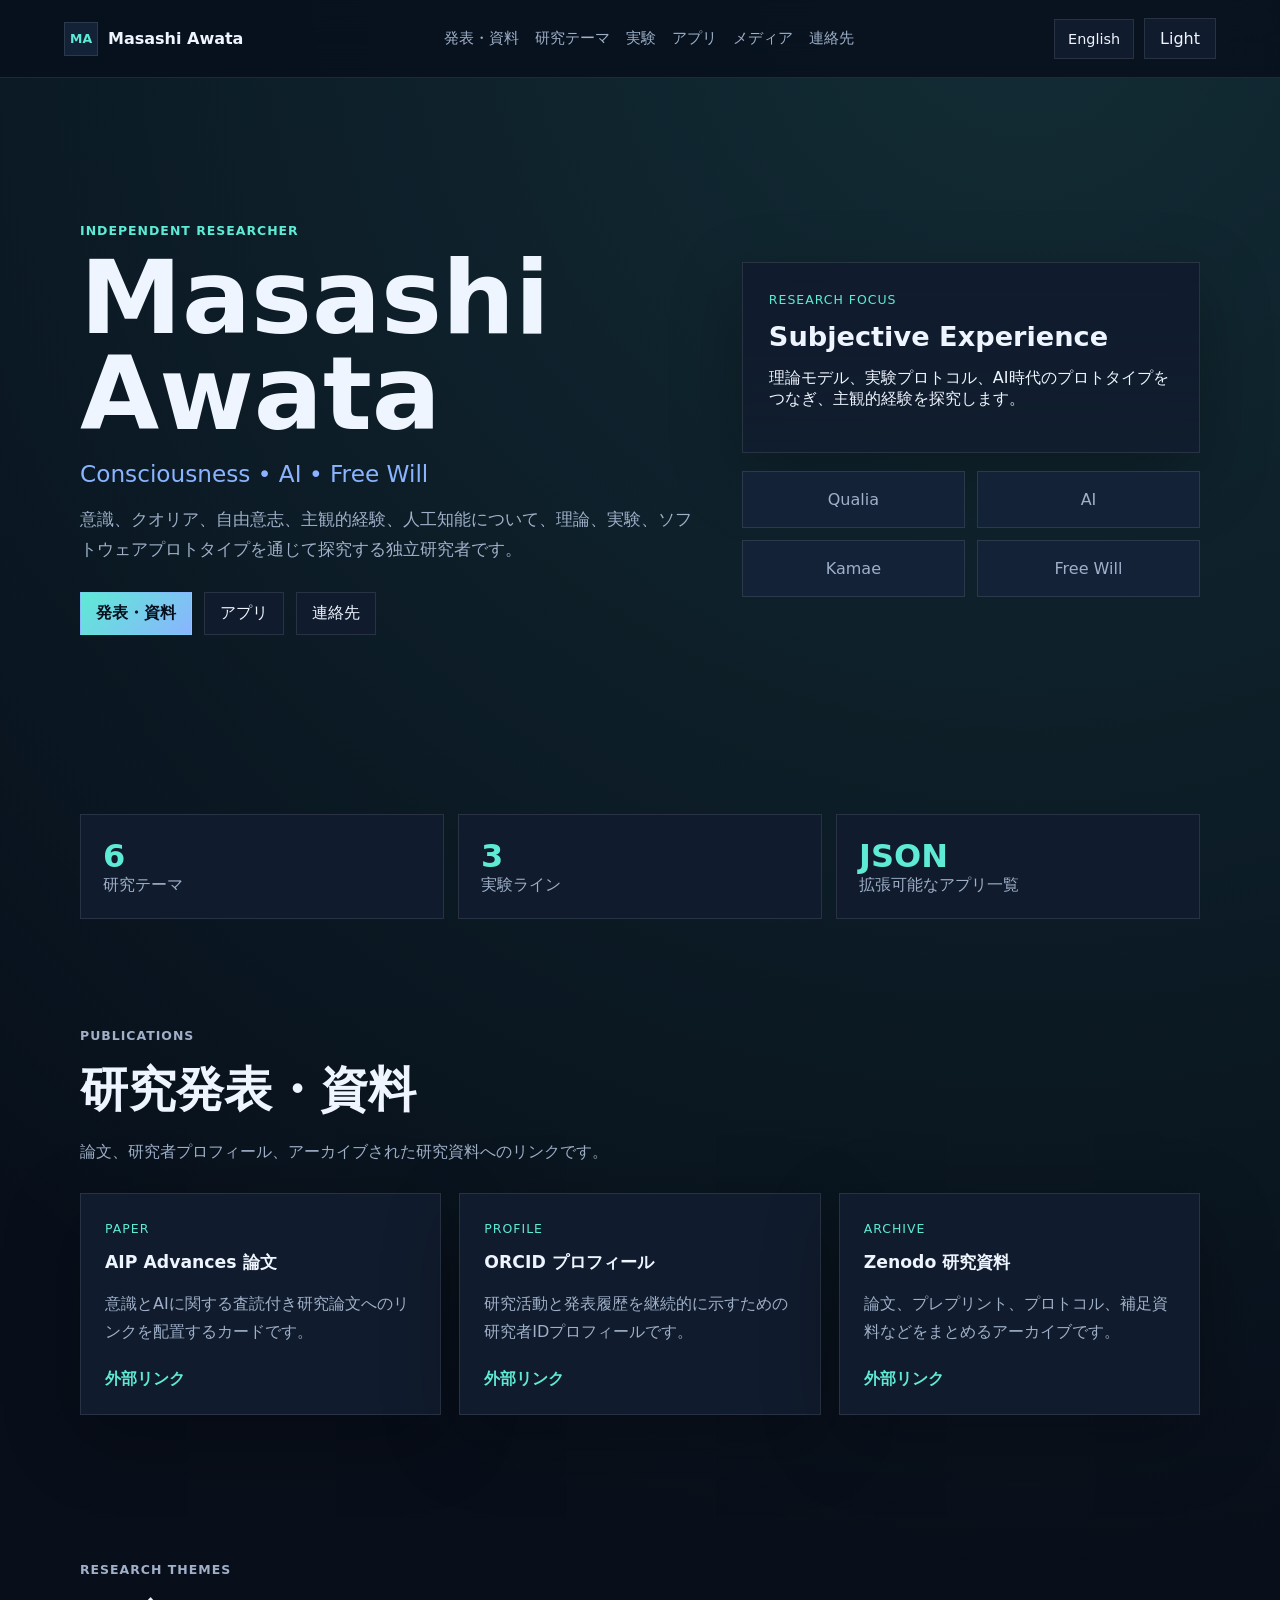
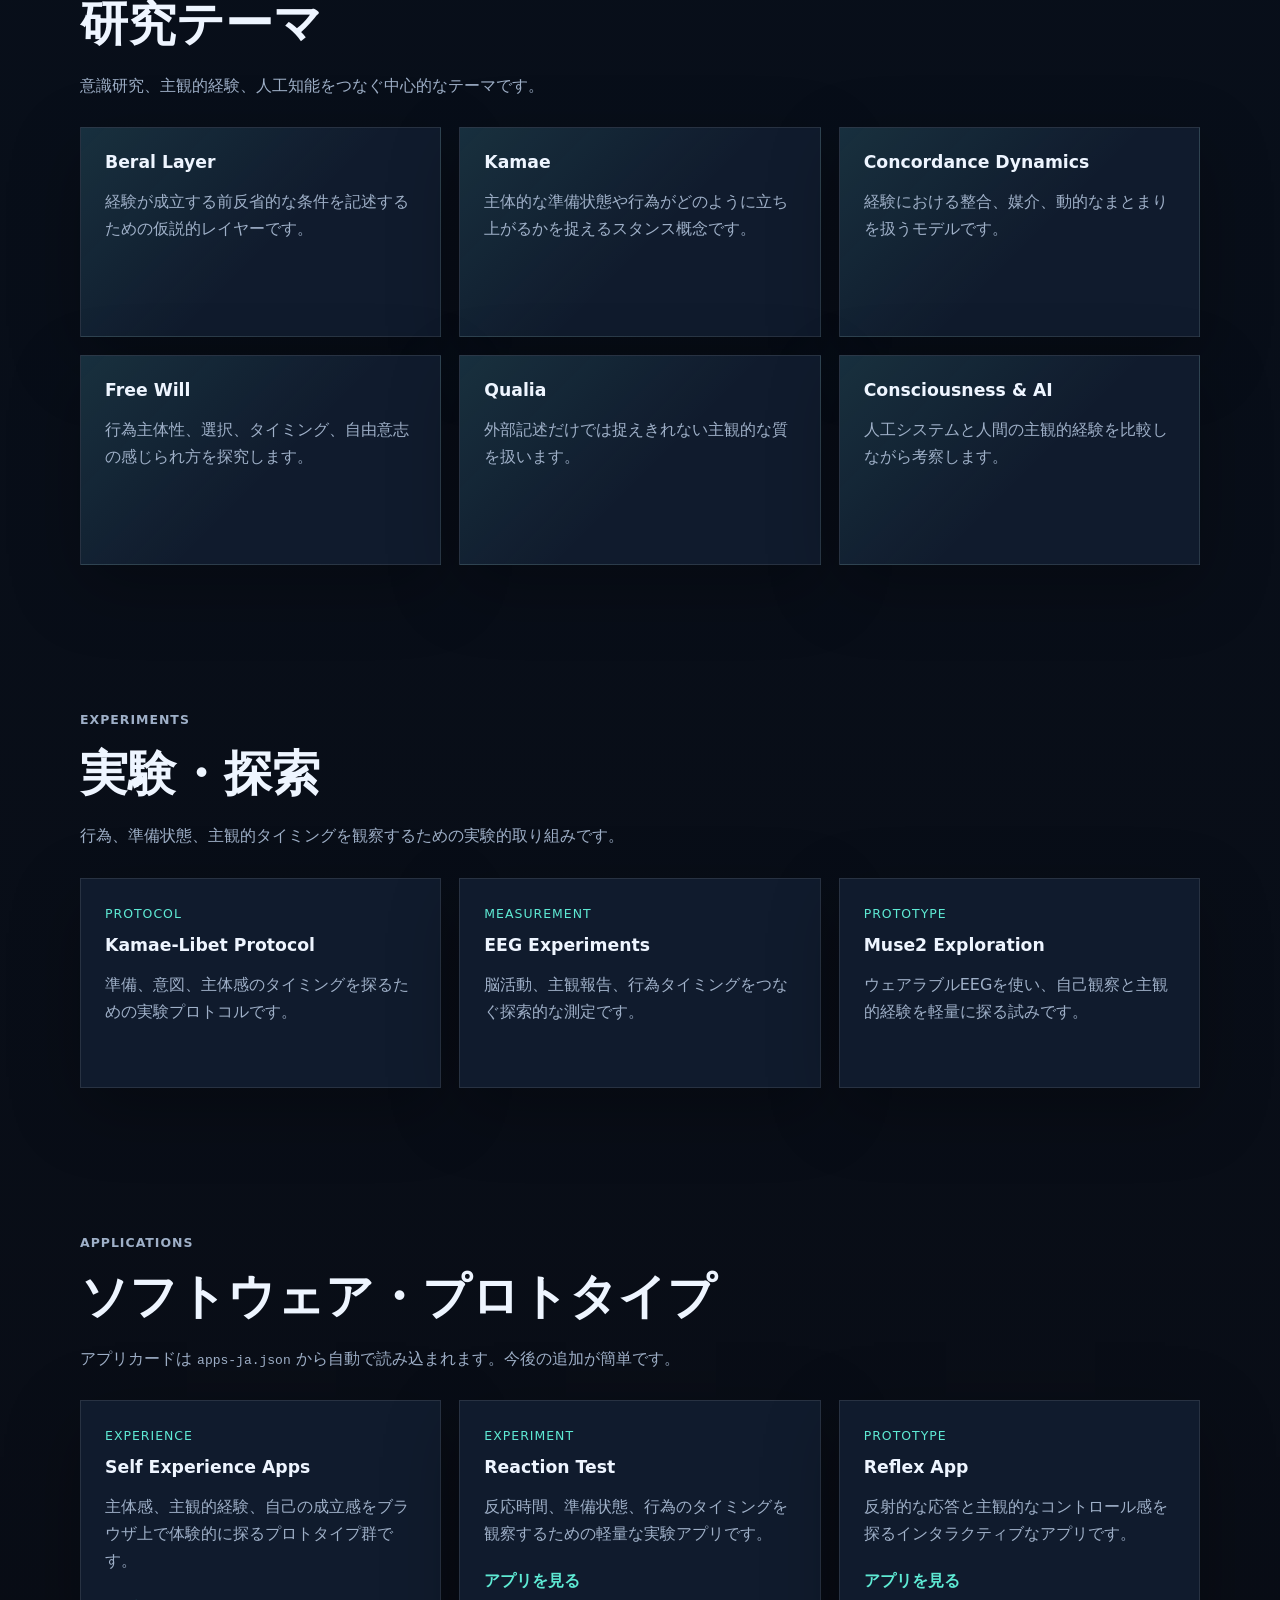
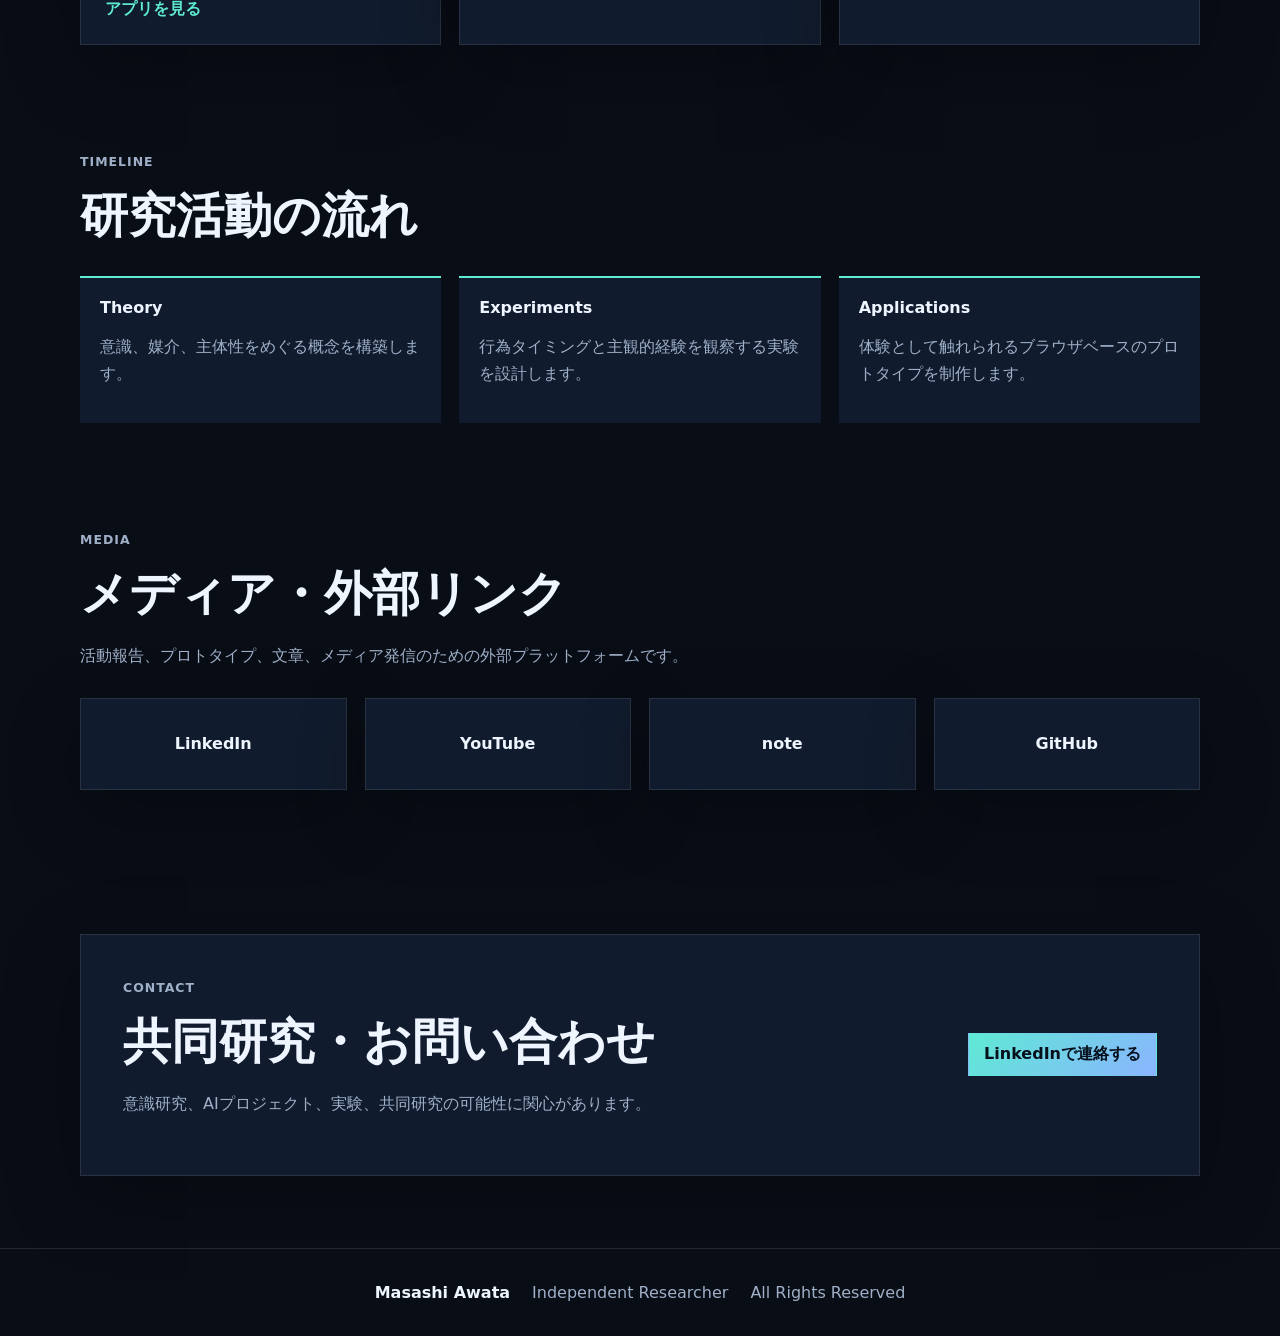
==== ja.html @ 11ab74e9 "Add files via upload" ====
<!DOCTYPE html>
<html lang="ja">
<head>
  <meta charset="UTF-8">
  <meta name="viewport" content="width=device-width, initial-scale=1.0">
  <title>粟田正志 | 独立研究者</title>
  <meta name="description" content="意識、クオリア、自由意志、主観的経験、人工知能について、理論、実験、ソフトウェアプロトタイプを通じて探究する独立研究者のポートフォリオです。">
  <meta name="theme-color" content="#09111f">
  <meta property="og:title" content="粟田正志 | 独立研究者">
  <meta property="og:description" content="意識、クオリア、自由意志、主観的経験、AI研究のポートフォリオ。">
  <meta property="og:type" content="website">
  <link rel="alternate" hreflang="en" href="index.html">
  <link rel="stylesheet" href="styles.css">
</head>
<body>
  <header class="site-header">
    <a class="brand" href="#top" aria-label="粟田正志 ホーム">
      <span class="brand-mark">MA</span>
      <span>Masashi Awata</span>
    </a>
    <nav class="site-nav" aria-label="主要ナビゲーション">
      <a href="#publications">発表・資料</a>
      <a href="#themes">研究テーマ</a>
      <a href="#experiments">実験</a>
      <a href="#applications">アプリ</a>
      <a href="#media">メディア</a>
      <a href="#contact">連絡先</a>
    </nav>
    <div class="header-actions">
      <a class="language-switch" href="index.html">English</a>
      <button class="theme-toggle" type="button" aria-label="ライトテーマとダークテーマを切り替える">Light</button>
    </div>
  </header>

  <main id="top">
    <section class="hero section">
      <div class="hero-content">
        <p class="eyebrow">Independent Researcher</p>
        <h1>Masashi Awata</h1>
        <p class="hero-subtitle">Consciousness • AI • Free Will</p>
        <p class="hero-copy">
          意識、クオリア、自由意志、主観的経験、人工知能について、理論、実験、ソフトウェアプロトタイプを通じて探究する独立研究者です。
        </p>
        <div class="hero-actions">
          <a class="button primary" href="#publications">発表・資料</a>
          <a class="button" href="#applications">アプリ</a>
          <a class="button" href="#contact">連絡先</a>
        </div>
      </div>
      <div class="hero-panel" aria-label="研究概要">
        <div class="signal-card">
          <span class="signal-label">Research Focus</span>
          <strong>Subjective Experience</strong>
          <p>理論モデル、実験プロトコル、AI時代のプロトタイプをつなぎ、主観的経験を探究します。</p>
        </div>
        <div class="orbital">
          <span>Qualia</span>
          <span>AI</span>
          <span>Kamae</span>
          <span>Free Will</span>
        </div>
      </div>
    </section>

    <section class="stats section compact" aria-label="研究統計">
      <div class="stat">
        <strong>6</strong>
        <span>研究テーマ</span>
      </div>
      <div class="stat">
        <strong>3</strong>
        <span>実験ライン</span>
      </div>
      <div class="stat">
        <strong>JSON</strong>
        <span>拡張可能なアプリ一覧</span>
      </div>
    </section>

    <section id="publications" class="section">
      <div class="section-heading">
        <p class="eyebrow">Publications</p>
        <h2>研究発表・資料</h2>
        <p>論文、研究者プロフィール、アーカイブされた研究資料へのリンクです。</p>
      </div>
      <div class="grid three">
        <article class="card">
          <span class="card-tag">Paper</span>
          <h3>AIP Advances 論文</h3>
          <p>意識とAIに関する査読付き研究論文へのリンクを配置するカードです。</p>
          <a href="#" aria-label="AIP Advances論文を開く">外部リンク</a>
        </article>
        <article class="card">
          <span class="card-tag">Profile</span>
          <h3>ORCID プロフィール</h3>
          <p>研究活動と発表履歴を継続的に示すための研究者IDプロフィールです。</p>
          <a href="#" aria-label="ORCIDプロフィールを開く">外部リンク</a>
        </article>
        <article class="card">
          <span class="card-tag">Archive</span>
          <h3>Zenodo 研究資料</h3>
          <p>論文、プレプリント、プロトコル、補足資料などをまとめるアーカイブです。</p>
          <a href="#" aria-label="Zenodo研究資料を開く">外部リンク</a>
        </article>
      </div>
    </section>

    <section id="themes" class="section">
      <div class="section-heading">
        <p class="eyebrow">Research Themes</p>
        <h2>研究テーマ</h2>
        <p>意識研究、主観的経験、人工知能をつなぐ中心的なテーマです。</p>
      </div>
      <div class="grid three">
        <article class="card visual"><h3>Beral Layer</h3><p>経験が成立する前反省的な条件を記述するための仮説的レイヤーです。</p></article>
        <article class="card visual"><h3>Kamae</h3><p>主体的な準備状態や行為がどのように立ち上がるかを捉えるスタンス概念です。</p></article>
        <article class="card visual"><h3>Concordance Dynamics</h3><p>経験における整合、媒介、動的なまとまりを扱うモデルです。</p></article>
        <article class="card visual"><h3>Free Will</h3><p>行為主体性、選択、タイミング、自由意志の感じられ方を探究します。</p></article>
        <article class="card visual"><h3>Qualia</h3><p>外部記述だけでは捉えきれない主観的な質を扱います。</p></article>
        <article class="card visual"><h3>Consciousness & AI</h3><p>人工システムと人間の主観的経験を比較しながら考察します。</p></article>
      </div>
    </section>

    <section id="experiments" class="section">
      <div class="section-heading">
        <p class="eyebrow">Experiments</p>
        <h2>実験・探索</h2>
        <p>行為、準備状態、主観的タイミングを観察するための実験的取り組みです。</p>
      </div>
      <div class="grid three">
        <article class="card">
          <span class="card-tag">Protocol</span>
          <h3>Kamae-Libet Protocol</h3>
          <p>準備、意図、主体感のタイミングを探るための実験プロトコルです。</p>
        </article>
        <article class="card">
          <span class="card-tag">Measurement</span>
          <h3>EEG Experiments</h3>
          <p>脳活動、主観報告、行為タイミングをつなぐ探索的な測定です。</p>
        </article>
        <article class="card">
          <span class="card-tag">Prototype</span>
          <h3>Muse2 Exploration</h3>
          <p>ウェアラブルEEGを使い、自己観察と主観的経験を軽量に探る試みです。</p>
        </article>
      </div>
    </section>

    <section id="applications" class="section">
      <div class="section-heading">
        <p class="eyebrow">Applications</p>
        <h2>ソフトウェア・プロトタイプ</h2>
        <p>アプリカードは <code>apps-ja.json</code> から自動で読み込まれます。今後の追加が簡単です。</p>
      </div>
      <div id="apps-grid" class="grid three" aria-live="polite"></div>
    </section>

    <section class="timeline section compact">
      <div class="section-heading">
        <p class="eyebrow">Timeline</p>
        <h2>研究活動の流れ</h2>
      </div>
      <ol class="timeline-list">
        <li><span>Theory</span><p>意識、媒介、主体性をめぐる概念を構築します。</p></li>
        <li><span>Experiments</span><p>行為タイミングと主観的経験を観察する実験を設計します。</p></li>
        <li><span>Applications</span><p>体験として触れられるブラウザベースのプロトタイプを制作します。</p></li>
      </ol>
    </section>

    <section id="media" class="section">
      <div class="section-heading">
        <p class="eyebrow">Media</p>
        <h2>メディア・外部リンク</h2>
        <p>活動報告、プロトタイプ、文章、メディア発信のための外部プラットフォームです。</p>
      </div>
      <div class="grid four">
        <a class="media-card" href="#" target="_blank" rel="noopener">LinkedIn</a>
        <a class="media-card" href="#" target="_blank" rel="noopener">YouTube</a>
        <a class="media-card" href="https://note.com/pazeamor" target="_blank" rel="noopener">note</a>
        <a class="media-card" href="https://github.com/paz67416" target="_blank" rel="noopener">GitHub</a>
      </div>
    </section>

    <section id="contact" class="section">
      <div class="contact-card">
        <div>
          <p class="eyebrow">Contact</p>
          <h2>共同研究・お問い合わせ</h2>
          <p>意識研究、AIプロジェクト、実験、共同研究の可能性に関心があります。</p>
        </div>
        <a class="button primary" href="#" target="_blank" rel="noopener">LinkedInで連絡する</a>
      </div>
    </section>
  </main>

  <footer class="site-footer">
    <strong>Masashi Awata</strong>
    <span>Independent Researcher</span>
    <span>All Rights Reserved</span>
  </footer>

  <script src="script.js"></script>
</body>
</html>
---- styles.css ----
:root {
  color-scheme: dark;
  --bg: #07101d;
  --panel: #101b2d;
  --panel-soft: #132237;
  --text: #eef5ff;
  --muted: #9fb0c8;
  --line: rgba(255, 255, 255, 0.1);
  --accent: #5eead4;
  --accent-2: #8ab4ff;
  --shadow: 0 22px 70px rgba(0, 0, 0, 0.28);
}

[data-theme="light"] {
  color-scheme: light;
  --bg: #f6f8fb;
  --panel: #ffffff;
  --panel-soft: #edf3fa;
  --text: #101827;
  --muted: #526173;
  --line: rgba(16, 24, 39, 0.12);
  --accent: #0f9f8e;
  --accent-2: #315fbe;
  --shadow: 0 18px 48px rgba(43, 61, 86, 0.14);
}

* {
  box-sizing: border-box;
}

html {
  scroll-behavior: smooth;
}

body {
  margin: 0;
  font-family: Inter, ui-sans-serif, system-ui, -apple-system, BlinkMacSystemFont, "Segoe UI", sans-serif;
  background:
    radial-gradient(circle at 80% 0%, rgba(94, 234, 212, 0.13), transparent 34%),
    linear-gradient(180deg, var(--bg), #090d16 72%);
  color: var(--text);
}

a {
  color: inherit;
}

.site-header {
  position: sticky;
  top: 0;
  z-index: 20;
  display: flex;
  align-items: center;
  justify-content: space-between;
  gap: 20px;
  padding: 18px clamp(18px, 5vw, 64px);
  border-bottom: 1px solid var(--line);
  background: color-mix(in srgb, var(--bg) 88%, transparent);
  backdrop-filter: blur(18px);
}

.brand {
  display: inline-flex;
  align-items: center;
  gap: 10px;
  font-weight: 700;
  text-decoration: none;
}

.brand-mark {
  display: grid;
  place-items: center;
  width: 34px;
  height: 34px;
  border: 1px solid var(--line);
  background: var(--panel-soft);
  color: var(--accent);
  font-size: 0.78rem;
}

.site-nav {
  display: flex;
  gap: 16px;
  color: var(--muted);
  font-size: 0.92rem;
}

.site-nav a {
  text-decoration: none;
}

.site-nav a:hover {
  color: var(--text);
}

.header-actions {
  display: inline-flex;
  align-items: center;
  gap: 10px;
}

.language-switch {
  min-height: 40px;
  display: inline-flex;
  align-items: center;
  border: 1px solid var(--line);
  background: var(--panel);
  color: var(--text);
  padding: 9px 13px;
  font-size: 0.9rem;
  text-decoration: none;
  transition: transform 180ms ease, border-color 180ms ease;
}

.language-switch:hover {
  transform: translateY(-2px);
  border-color: color-mix(in srgb, var(--accent) 55%, var(--line));
}

.theme-toggle,
.button {
  min-height: 40px;
  border: 1px solid var(--line);
  background: var(--panel);
  color: var(--text);
  padding: 10px 15px;
  font: inherit;
  text-decoration: none;
  cursor: pointer;
  transition: transform 180ms ease, border-color 180ms ease, background 180ms ease;
}

.button.primary {
  background: linear-gradient(135deg, var(--accent), var(--accent-2));
  color: #06101d;
  border-color: transparent;
  font-weight: 700;
}

.button:hover,
.theme-toggle:hover {
  transform: translateY(-2px);
  border-color: color-mix(in srgb, var(--accent) 55%, var(--line));
}

.section {
  width: min(1120px, calc(100% - 36px));
  margin: 0 auto;
  padding: 72px 0;
}

.section.compact {
  padding: 34px 0;
}

.hero {
  min-height: 78vh;
  display: grid;
  grid-template-columns: minmax(0, 1.15fr) minmax(300px, 0.85fr);
  align-items: center;
  gap: 42px;
}

.eyebrow {
  margin: 0 0 12px;
  color: var(--accent);
  text-transform: uppercase;
  letter-spacing: 0.08em;
  font-size: 0.78rem;
  font-weight: 700;
}

h1,
h2,
h3,
p {
  overflow-wrap: anywhere;
}

h1 {
  margin: 0;
  font-size: clamp(3rem, 8vw, 6.6rem);
  line-height: 0.94;
  letter-spacing: 0;
}

h2 {
  margin: 0;
  font-size: clamp(1.9rem, 4vw, 3rem);
  letter-spacing: 0;
}

h3 {
  margin: 0 0 12px;
  font-size: 1.08rem;
}

.hero-subtitle {
  margin: 18px 0;
  color: var(--accent-2);
  font-size: clamp(1.1rem, 2.4vw, 1.45rem);
}

.hero-copy,
.section-heading p,
.card p,
.contact-card p,
.timeline-list p {
  color: var(--muted);
  line-height: 1.7;
}

.hero-copy {
  max-width: 710px;
  font-size: 1.08rem;
}

.hero-actions {
  display: flex;
  flex-wrap: wrap;
  gap: 12px;
  margin-top: 28px;
}

.hero-panel {
  display: grid;
  gap: 18px;
}

.signal-card {
  padding: 26px;
  border: 1px solid var(--line);
  background: linear-gradient(180deg, var(--panel), color-mix(in srgb, var(--panel) 75%, transparent));
  box-shadow: var(--shadow);
}

.signal-label,
.card-tag {
  display: inline-block;
  color: var(--accent);
  font-size: 0.78rem;
  text-transform: uppercase;
  letter-spacing: 0.08em;
  margin-bottom: 14px;
}

.signal-card strong {
  display: block;
  font-size: 1.7rem;
  margin-bottom: 10px;
}

.orbital {
  display: grid;
  grid-template-columns: repeat(2, 1fr);
  gap: 12px;
}

.orbital span {
  padding: 18px;
  border: 1px solid var(--line);
  background: var(--panel-soft);
  color: var(--muted);
  text-align: center;
}

.stats {
  display: grid;
  grid-template-columns: repeat(3, 1fr);
  gap: 14px;
}

.stat {
  border: 1px solid var(--line);
  background: var(--panel);
  padding: 22px;
}

.stat strong {
  display: block;
  font-size: 2rem;
  color: var(--accent);
}

.stat span {
  color: var(--muted);
}

.section-heading {
  margin-bottom: 28px;
}

.section-heading p {
  max-width: 720px;
}

.grid {
  display: grid;
  gap: 18px;
}

.grid.three {
  grid-template-columns: repeat(3, 1fr);
}

.grid.four {
  grid-template-columns: repeat(4, 1fr);
}

.card,
.media-card,
.contact-card {
  border: 1px solid var(--line);
  background: var(--panel);
  box-shadow: var(--shadow);
}

.card {
  min-height: 210px;
  padding: 24px;
  transition: transform 180ms ease, border-color 180ms ease, background 180ms ease;
}

.card.visual {
  background:
    linear-gradient(135deg, color-mix(in srgb, var(--accent) 10%, transparent), transparent 54%),
    var(--panel);
}

.card:hover,
.media-card:hover {
  transform: translateY(-4px);
  border-color: color-mix(in srgb, var(--accent) 45%, var(--line));
}

.card a {
  display: inline-block;
  margin-top: 8px;
  color: var(--accent);
  text-decoration: none;
  font-weight: 700;
}

.timeline-list {
  display: grid;
  grid-template-columns: repeat(3, 1fr);
  gap: 18px;
  padding: 0;
  margin: 0;
  list-style: none;
}

.timeline-list li {
  border-top: 2px solid var(--accent);
  background: var(--panel);
  padding: 20px;
}

.timeline-list span {
  font-weight: 700;
}

.media-card {
  min-height: 92px;
  display: grid;
  place-items: center;
  text-decoration: none;
  color: var(--text);
  font-weight: 700;
}

.contact-card {
  display: flex;
  align-items: center;
  justify-content: space-between;
  gap: 24px;
  padding: clamp(24px, 5vw, 42px);
}

.site-footer {
  display: flex;
  flex-wrap: wrap;
  justify-content: center;
  gap: 10px 22px;
  padding: 34px 18px;
  border-top: 1px solid var(--line);
  color: var(--muted);
}

.site-footer strong {
  color: var(--text);
}

@media (max-width: 860px) {
  .site-header {
    align-items: flex-start;
  }

  .site-nav {
    display: none;
  }

  .hero,
  .grid.three,
  .grid.four,
  .stats,
  .timeline-list {
    grid-template-columns: 1fr;
  }

  .hero {
    min-height: auto;
    padding-top: 56px;
  }

  .contact-card {
    align-items: flex-start;
    flex-direction: column;
  }
}
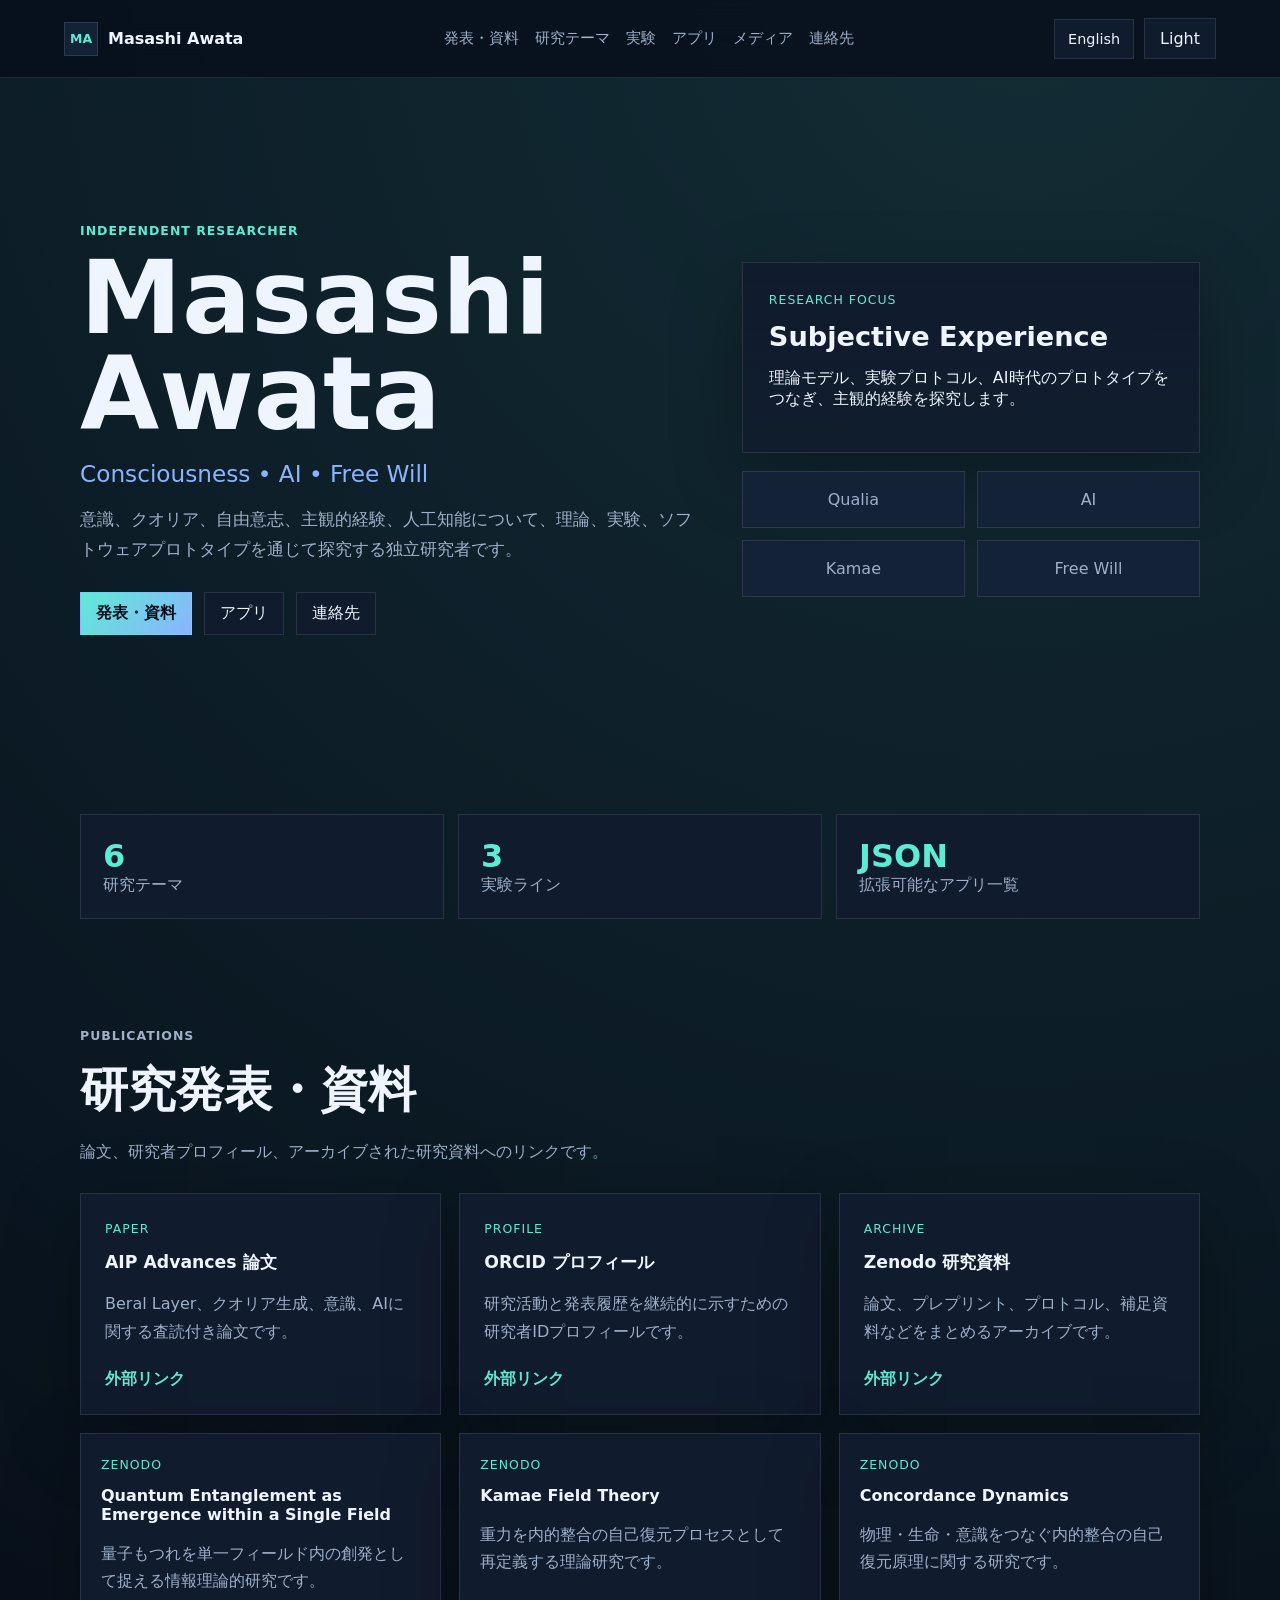
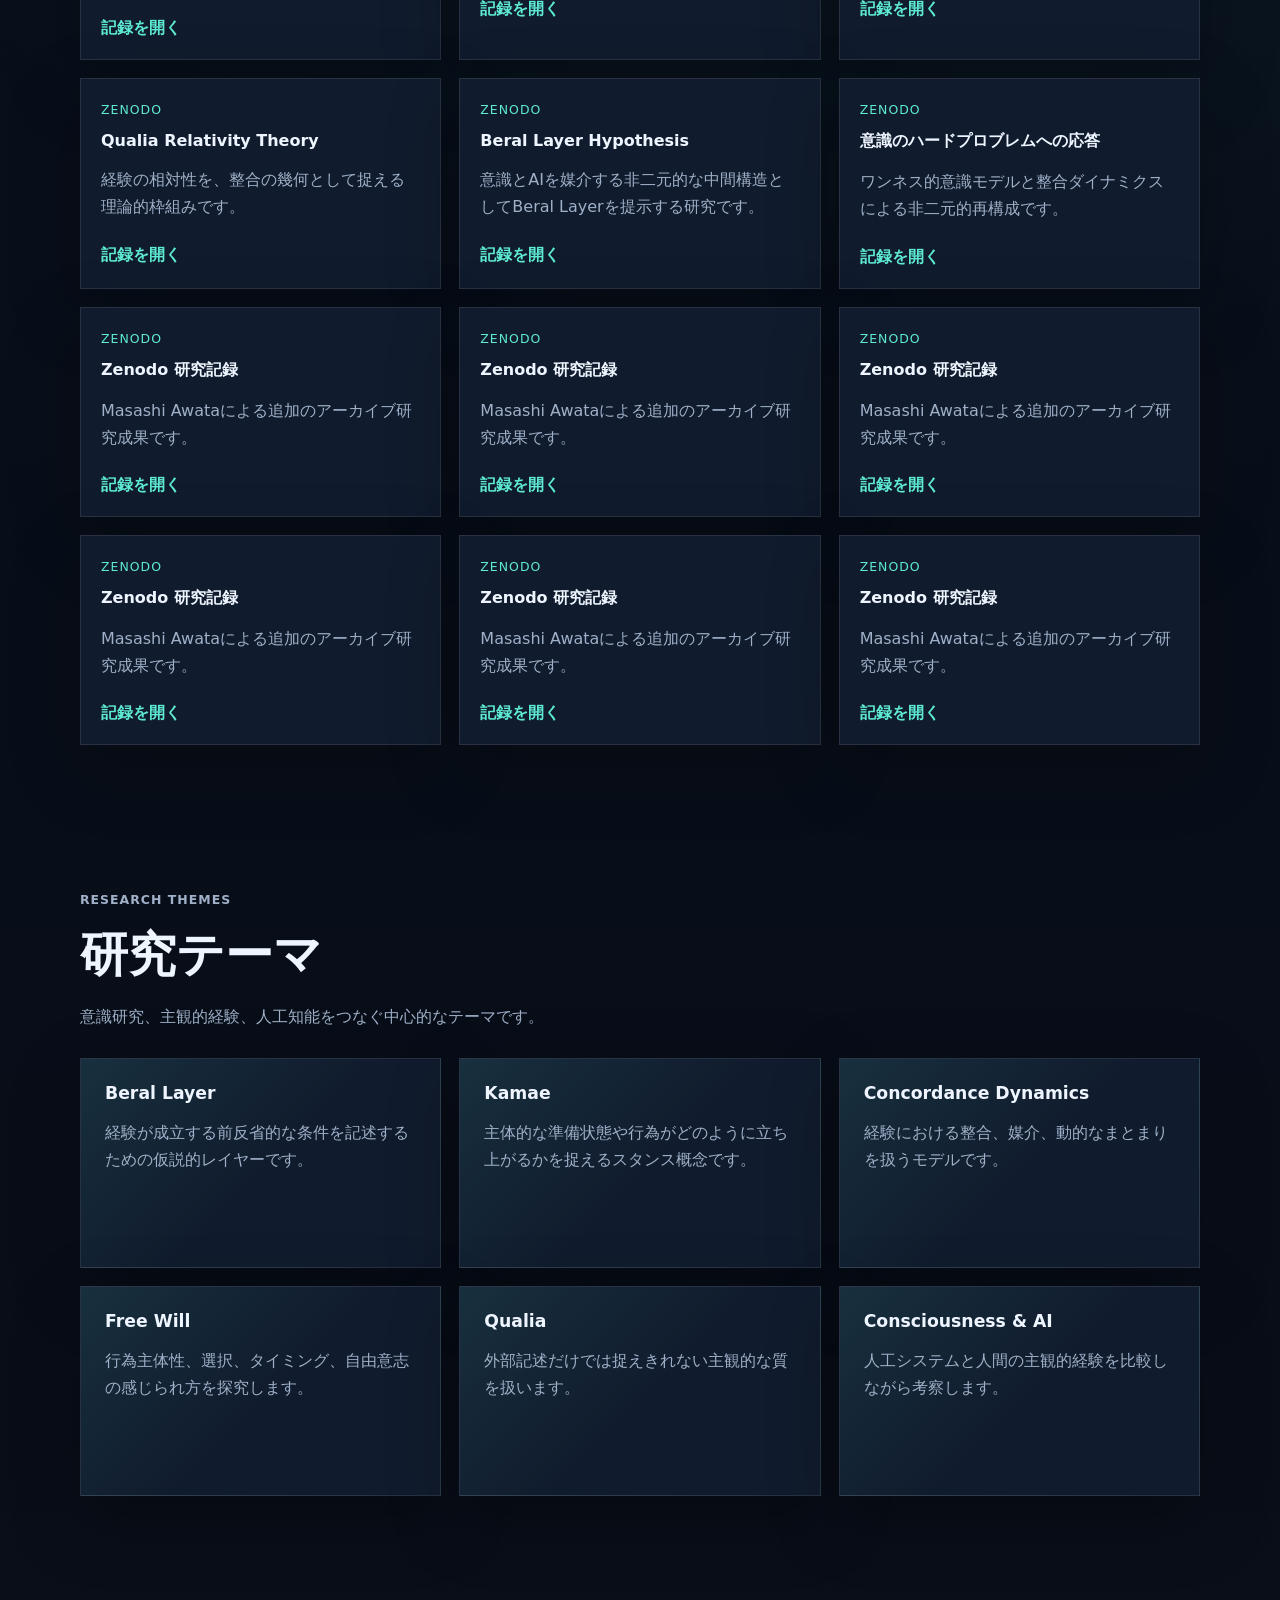
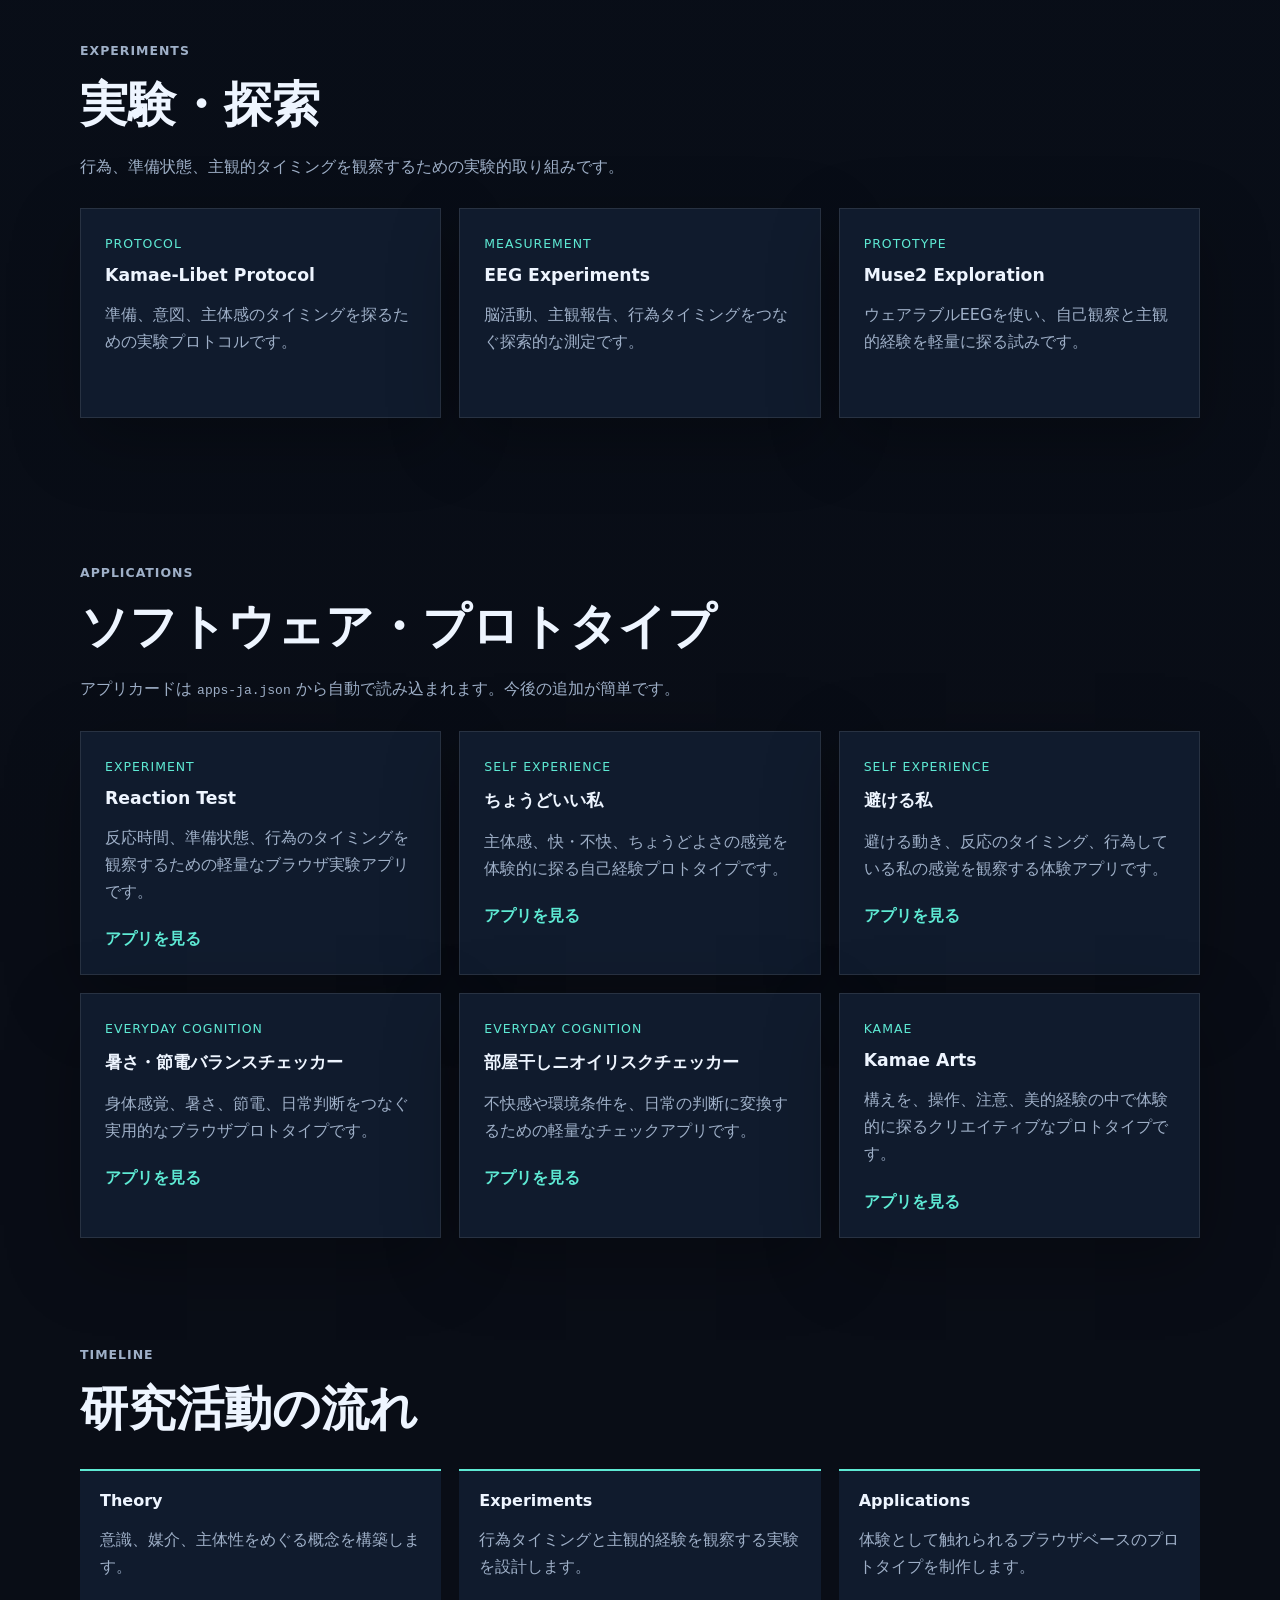
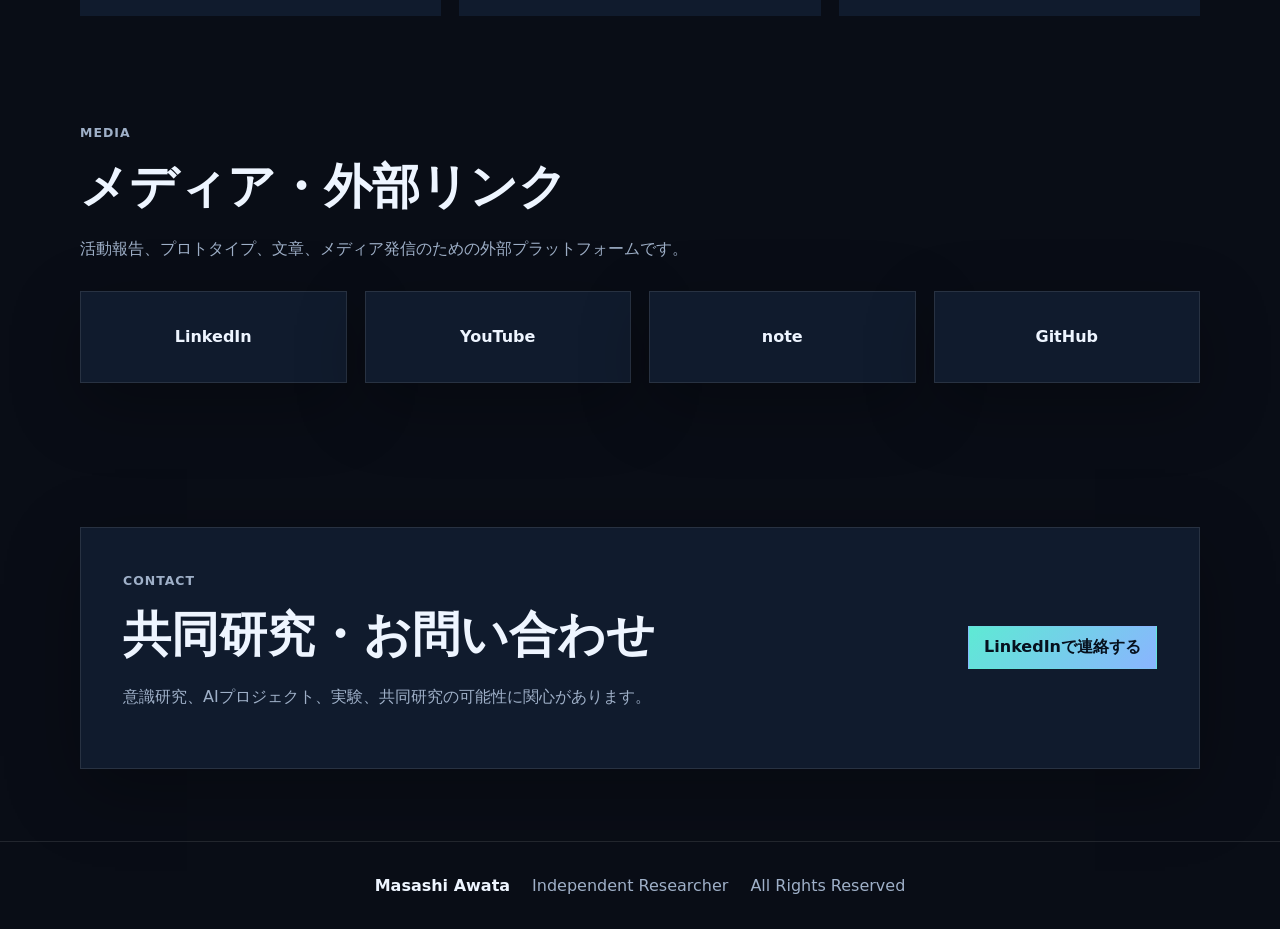
==== commit a3370c32: "Add files via upload" ====
--- a/ja.html
+++ b/ja.html
@@ -87,21 +87,35 @@
         <article class="card">
           <span class="card-tag">Paper</span>
           <h3>AIP Advances 論文</h3>
-          <p>意識とAIに関する査読付き研究論文へのリンクを配置するカードです。</p>
-          <a href="#" aria-label="AIP Advances論文を開く">外部リンク</a>
+          <p>Beral Layer、クオリア生成、意識、AIに関する査読付き論文です。</p>
+          <a href="https://pubs.aip.org/aip/adv/article/16/4/045126/3387606/Beyond-foundational-consciousness-models-The-Beral" target="_blank" rel="noopener" aria-label="AIP Advances論文を開く">外部リンク</a>
         </article>
         <article class="card">
           <span class="card-tag">Profile</span>
           <h3>ORCID プロフィール</h3>
           <p>研究活動と発表履歴を継続的に示すための研究者IDプロフィールです。</p>
-          <a href="#" aria-label="ORCIDプロフィールを開く">外部リンク</a>
+          <a href="https://orcid.org/0009-0002-1422-1560" target="_blank" rel="noopener" aria-label="ORCIDプロフィールを開く">外部リンク</a>
         </article>
         <article class="card">
           <span class="card-tag">Archive</span>
           <h3>Zenodo 研究資料</h3>
           <p>論文、プレプリント、プロトコル、補足資料などをまとめるアーカイブです。</p>
-          <a href="#" aria-label="Zenodo研究資料を開く">外部リンク</a>
-        </article>
+          <a href="https://zenodo.org/search?q=Awata%2C%20Masashi" target="_blank" rel="noopener" aria-label="Zenodo研究資料を開く">外部リンク</a>
+        </article>
+      </div>
+      <div class="grid three publication-list">
+        <article class="card compact-card"><span class="card-tag">Zenodo</span><h3>Quantum Entanglement as Emergence within a Single Field</h3><p>量子もつれを単一フィールド内の創発として捉える情報理論的研究です。</p><a href="https://zenodo.org/records/17296909" target="_blank" rel="noopener">記録を開く</a></article>
+        <article class="card compact-card"><span class="card-tag">Zenodo</span><h3>Kamae Field Theory</h3><p>重力を内的整合の自己復元プロセスとして再定義する理論研究です。</p><a href="https://zenodo.org/records/17297077" target="_blank" rel="noopener">記録を開く</a></article>
+        <article class="card compact-card"><span class="card-tag">Zenodo</span><h3>Concordance Dynamics</h3><p>物理・生命・意識をつなぐ内的整合の自己復元原理に関する研究です。</p><a href="https://zenodo.org/records/17298269" target="_blank" rel="noopener">記録を開く</a></article>
+        <article class="card compact-card"><span class="card-tag">Zenodo</span><h3>Qualia Relativity Theory</h3><p>経験の相対性を、整合の幾何として捉える理論的枠組みです。</p><a href="https://zenodo.org/records/17335149" target="_blank" rel="noopener">記録を開く</a></article>
+        <article class="card compact-card"><span class="card-tag">Zenodo</span><h3>Beral Layer Hypothesis</h3><p>意識とAIを媒介する非二元的な中間構造としてBeral Layerを提示する研究です。</p><a href="https://zenodo.org/records/17502454" target="_blank" rel="noopener">記録を開く</a></article>
+        <article class="card compact-card"><span class="card-tag">Zenodo</span><h3>意識のハードプロブレムへの応答</h3><p>ワンネス的意識モデルと整合ダイナミクスによる非二元的再構成です。</p><a href="https://zenodo.org/records/17496031" target="_blank" rel="noopener">記録を開く</a></article>
+        <article class="card compact-card"><span class="card-tag">Zenodo</span><h3>Zenodo 研究記録</h3><p>Masashi Awataによる追加のアーカイブ研究成果です。</p><a href="https://zenodo.org/records/17580351" target="_blank" rel="noopener">記録を開く</a></article>
+        <article class="card compact-card"><span class="card-tag">Zenodo</span><h3>Zenodo 研究記録</h3><p>Masashi Awataによる追加のアーカイブ研究成果です。</p><a href="https://zenodo.org/records/18054406" target="_blank" rel="noopener">記録を開く</a></article>
+        <article class="card compact-card"><span class="card-tag">Zenodo</span><h3>Zenodo 研究記録</h3><p>Masashi Awataによる追加のアーカイブ研究成果です。</p><a href="https://zenodo.org/records/19795126" target="_blank" rel="noopener">記録を開く</a></article>
+        <article class="card compact-card"><span class="card-tag">Zenodo</span><h3>Zenodo 研究記録</h3><p>Masashi Awataによる追加のアーカイブ研究成果です。</p><a href="https://zenodo.org/records/19880433" target="_blank" rel="noopener">記録を開く</a></article>
+        <article class="card compact-card"><span class="card-tag">Zenodo</span><h3>Zenodo 研究記録</h3><p>Masashi Awataによる追加のアーカイブ研究成果です。</p><a href="https://zenodo.org/records/20116370" target="_blank" rel="noopener">記録を開く</a></article>
+        <article class="card compact-card"><span class="card-tag">Zenodo</span><h3>Zenodo 研究記録</h3><p>Masashi Awataによる追加のアーカイブ研究成果です。</p><a href="https://zenodo.org/records/20117374" target="_blank" rel="noopener">記録を開く</a></article>
       </div>
     </section>
 
@@ -174,7 +188,7 @@
         <p>活動報告、プロトタイプ、文章、メディア発信のための外部プラットフォームです。</p>
       </div>
       <div class="grid four">
-        <a class="media-card" href="#" target="_blank" rel="noopener">LinkedIn</a>
+        <a class="media-card" href="https://www.linkedin.com/in/masashi-awata-258450406/" target="_blank" rel="noopener">LinkedIn</a>
         <a class="media-card" href="#" target="_blank" rel="noopener">YouTube</a>
         <a class="media-card" href="https://note.com/pazeamor" target="_blank" rel="noopener">note</a>
         <a class="media-card" href="https://github.com/paz67416" target="_blank" rel="noopener">GitHub</a>
@@ -188,7 +202,7 @@
           <h2>共同研究・お問い合わせ</h2>
           <p>意識研究、AIプロジェクト、実験、共同研究の可能性に関心があります。</p>
         </div>
-        <a class="button primary" href="#" target="_blank" rel="noopener">LinkedInで連絡する</a>
+        <a class="button primary" href="https://www.linkedin.com/in/masashi-awata-258450406/" target="_blank" rel="noopener">LinkedInで連絡する</a>
       </div>
     </section>
   </main>
--- a/styles.css
+++ b/styles.css
@@ -321,6 +321,19 @@
   transition: transform 180ms ease, border-color 180ms ease, background 180ms ease;
 }
 
+.publication-list {
+  margin-top: 18px;
+}
+
+.compact-card {
+  min-height: 0;
+  padding: 20px;
+}
+
+.compact-card h3 {
+  font-size: 1rem;
+}
+
 .card.visual {
   background:
     linear-gradient(135deg, color-mix(in srgb, var(--accent) 10%, transparent), transparent 54%),
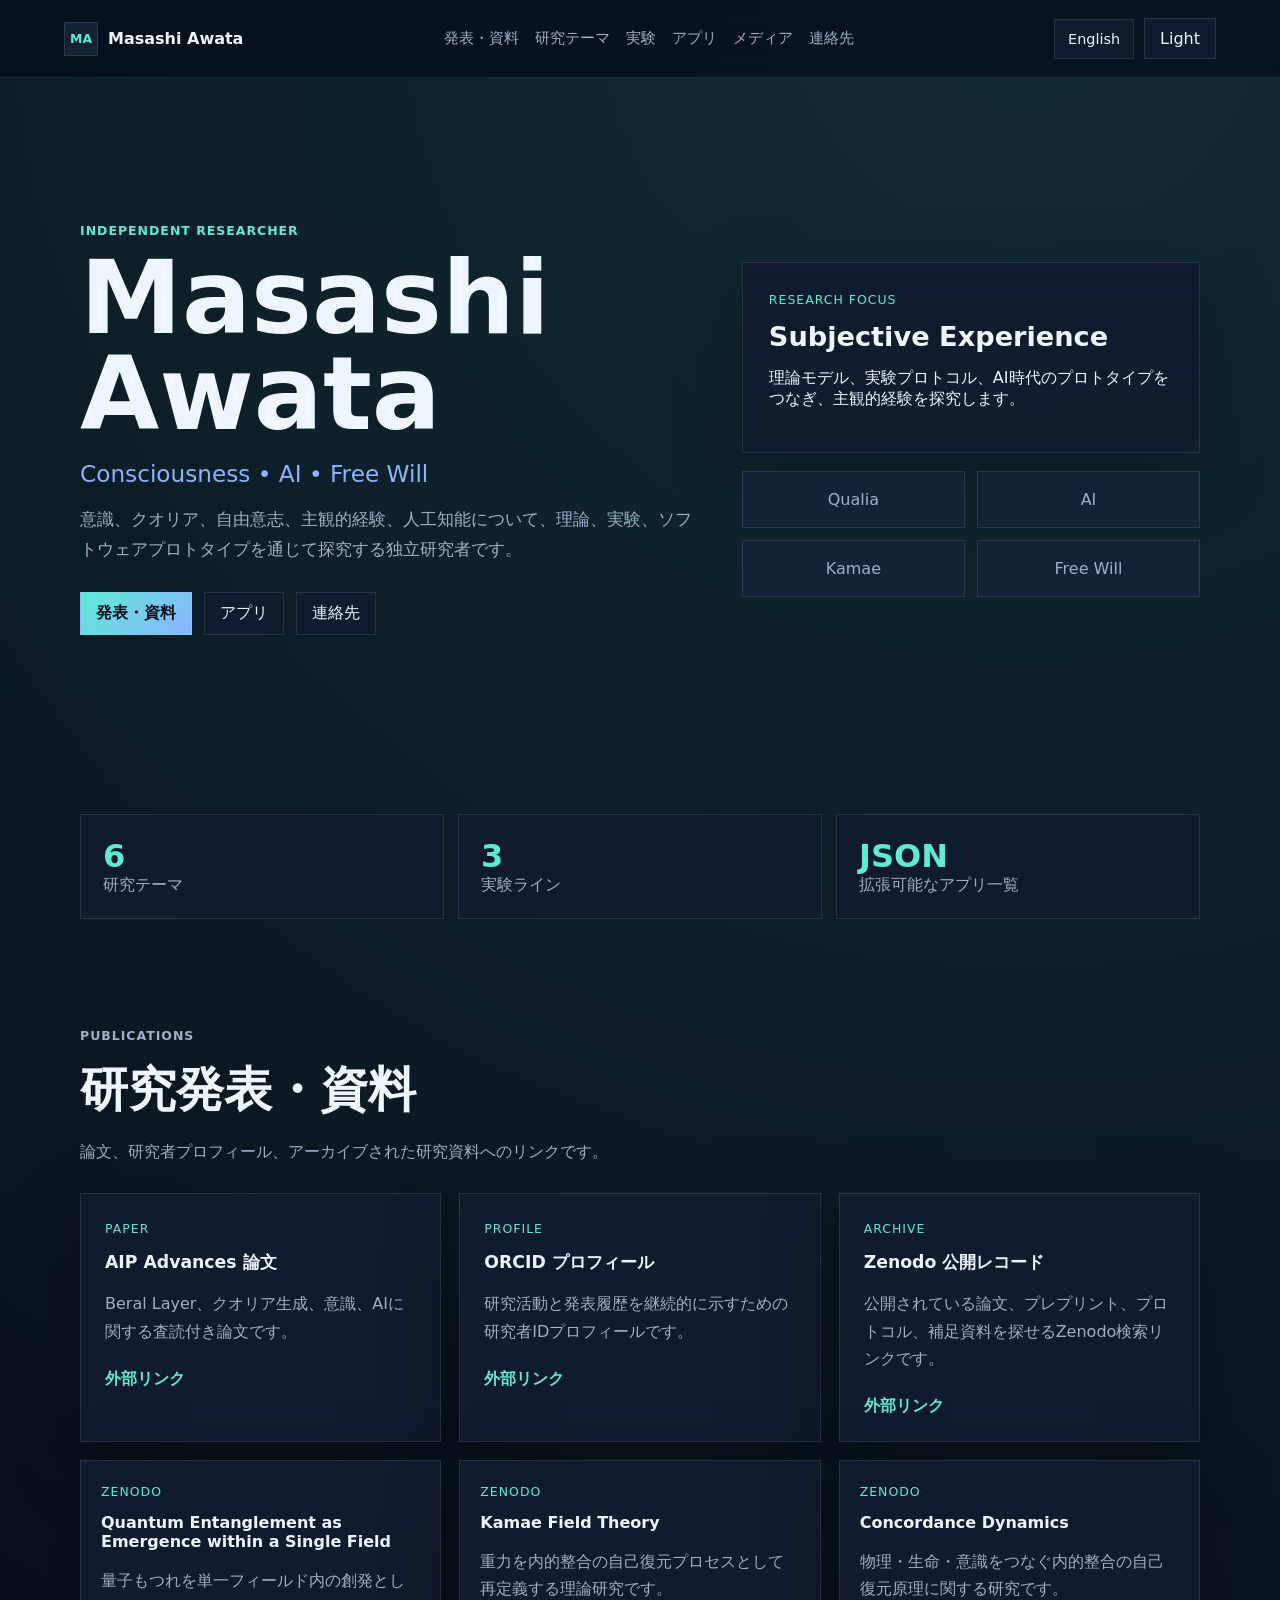
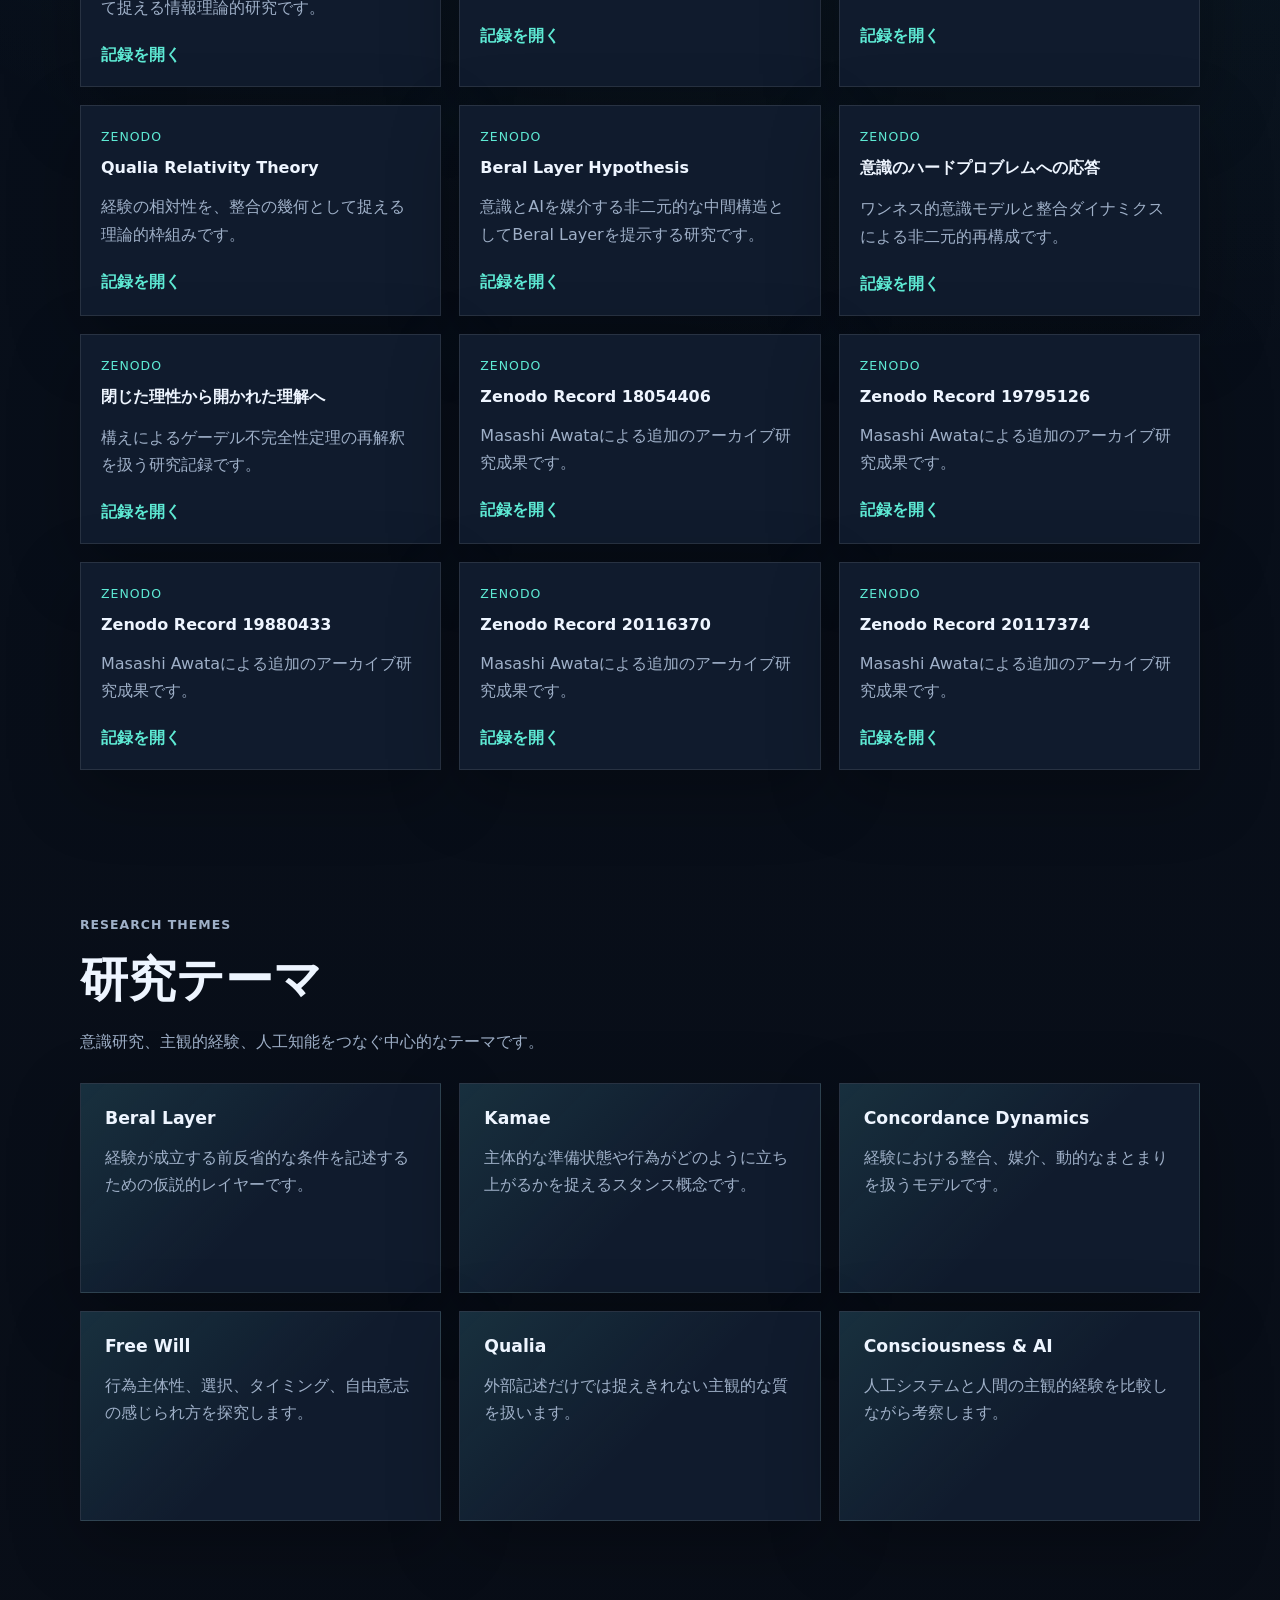
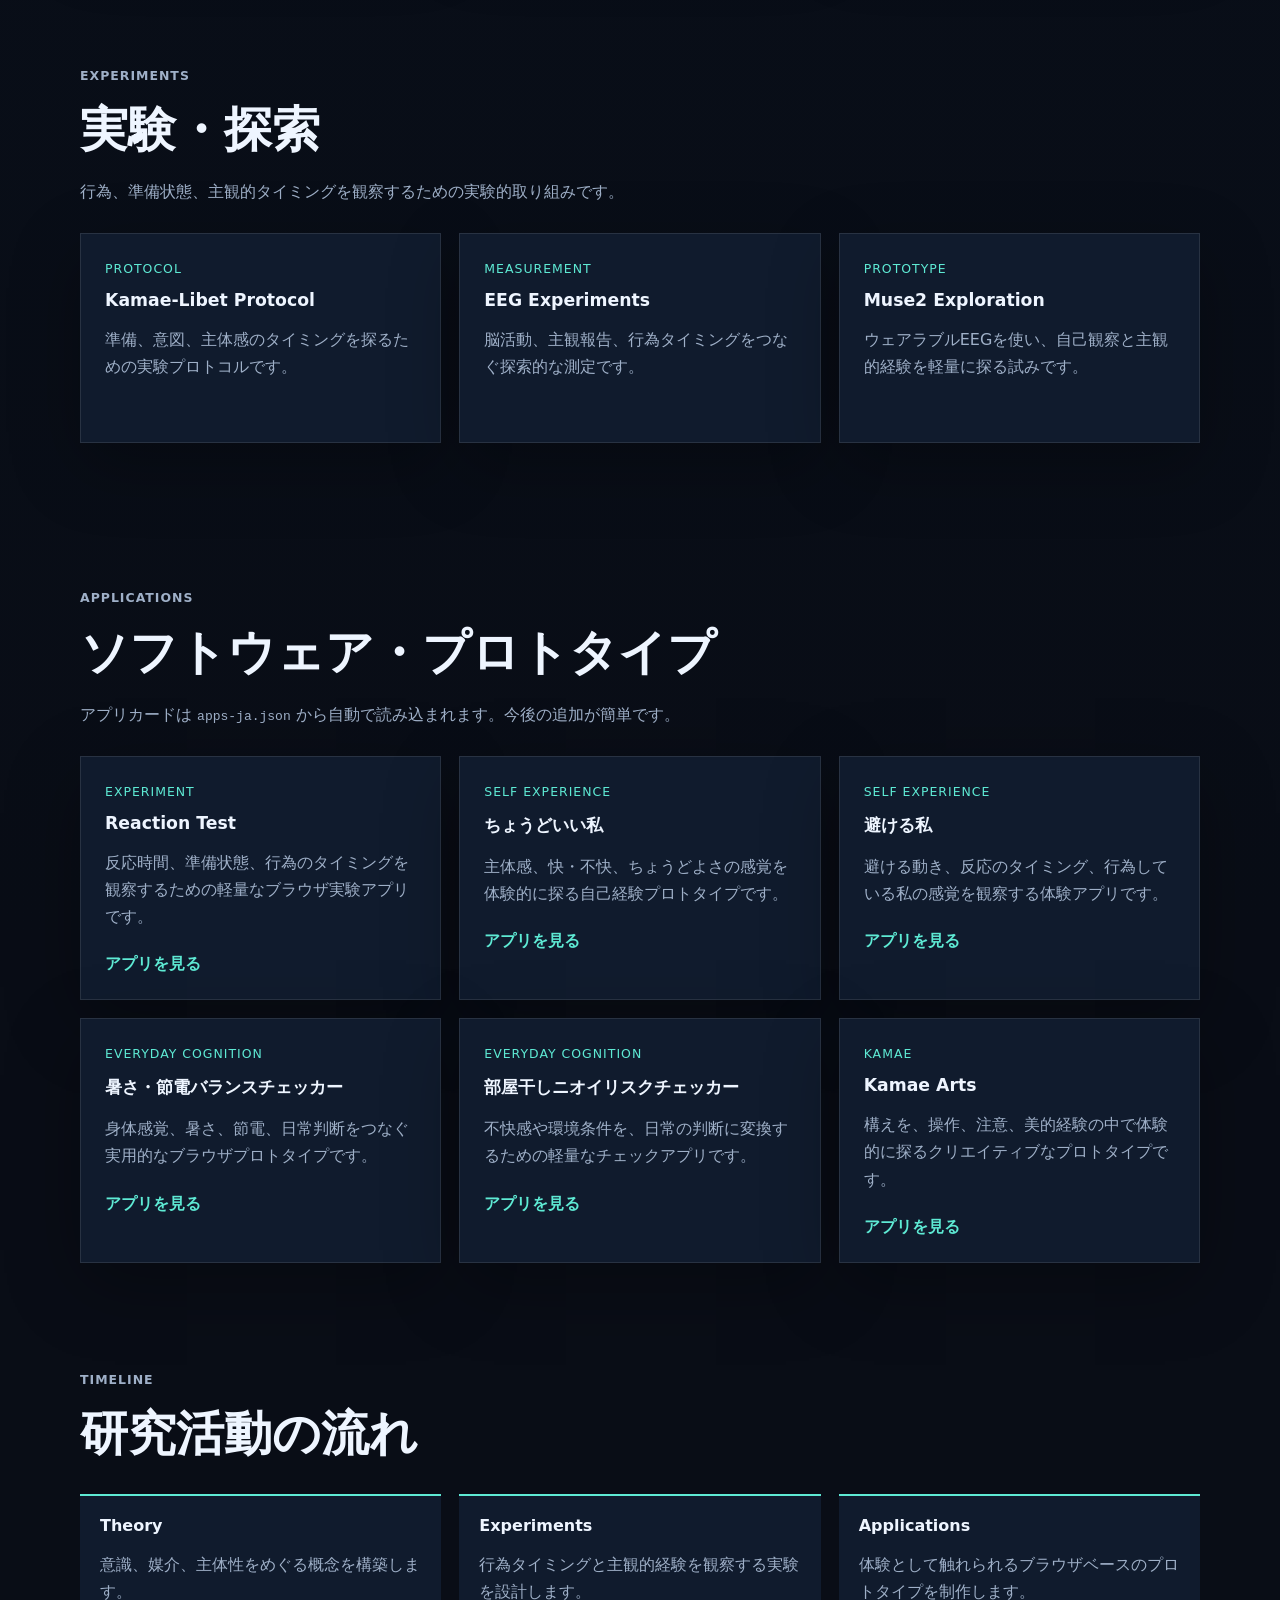
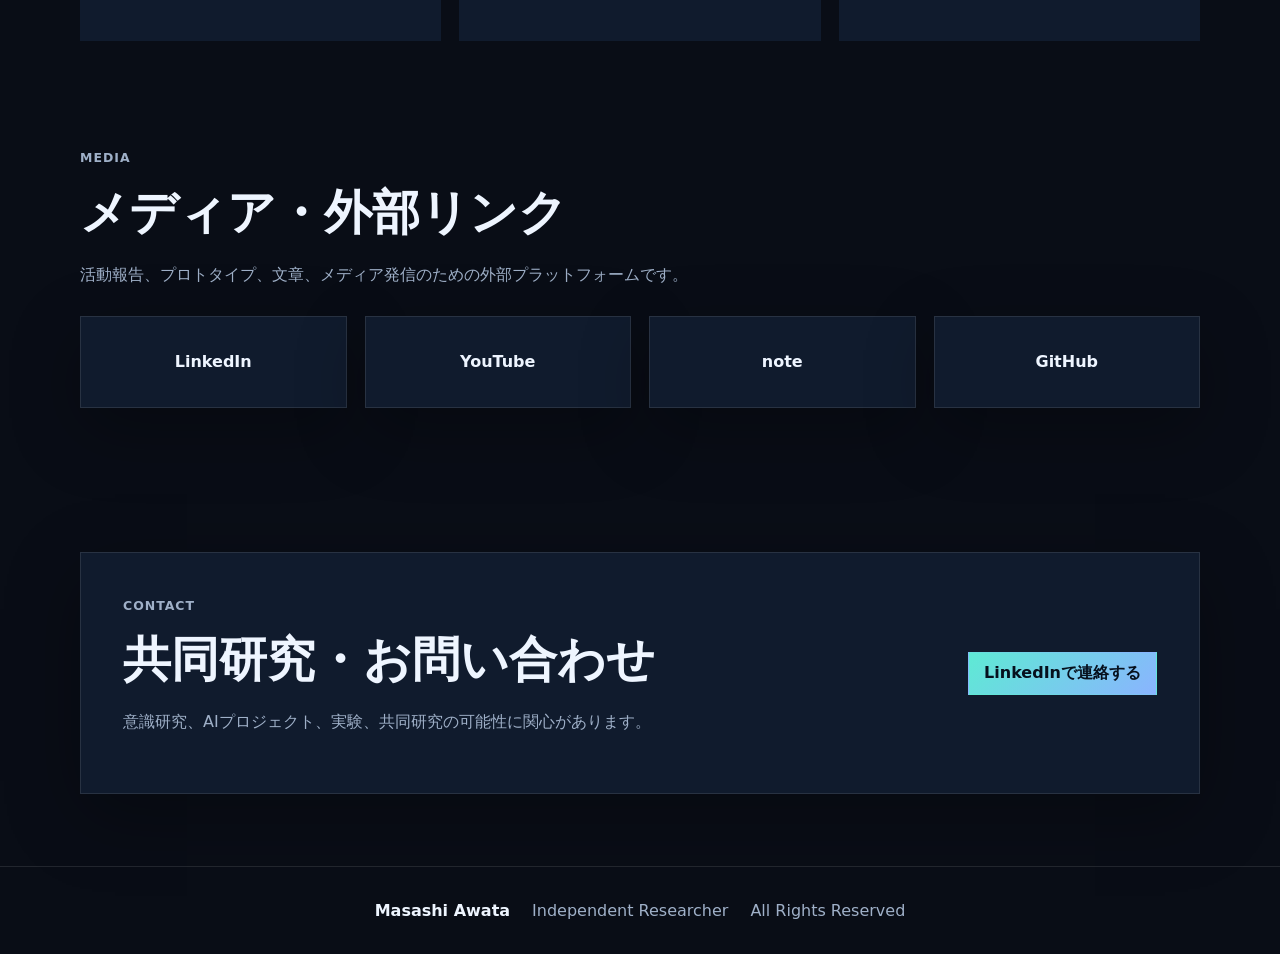
==== commit 209040e3: "Add files via upload" ====
--- a/ja.html
+++ b/ja.html
@@ -98,8 +98,8 @@
         </article>
         <article class="card">
           <span class="card-tag">Archive</span>
-          <h3>Zenodo 研究資料</h3>
-          <p>論文、プレプリント、プロトコル、補足資料などをまとめるアーカイブです。</p>
+          <h3>Zenodo 公開レコード</h3>
+          <p>公開されている論文、プレプリント、プロトコル、補足資料を探せるZenodo検索リンクです。</p>
           <a href="https://zenodo.org/search?q=Awata%2C%20Masashi" target="_blank" rel="noopener" aria-label="Zenodo研究資料を開く">外部リンク</a>
         </article>
       </div>
@@ -110,12 +110,12 @@
         <article class="card compact-card"><span class="card-tag">Zenodo</span><h3>Qualia Relativity Theory</h3><p>経験の相対性を、整合の幾何として捉える理論的枠組みです。</p><a href="https://zenodo.org/records/17335149" target="_blank" rel="noopener">記録を開く</a></article>
         <article class="card compact-card"><span class="card-tag">Zenodo</span><h3>Beral Layer Hypothesis</h3><p>意識とAIを媒介する非二元的な中間構造としてBeral Layerを提示する研究です。</p><a href="https://zenodo.org/records/17502454" target="_blank" rel="noopener">記録を開く</a></article>
         <article class="card compact-card"><span class="card-tag">Zenodo</span><h3>意識のハードプロブレムへの応答</h3><p>ワンネス的意識モデルと整合ダイナミクスによる非二元的再構成です。</p><a href="https://zenodo.org/records/17496031" target="_blank" rel="noopener">記録を開く</a></article>
-        <article class="card compact-card"><span class="card-tag">Zenodo</span><h3>Zenodo 研究記録</h3><p>Masashi Awataによる追加のアーカイブ研究成果です。</p><a href="https://zenodo.org/records/17580351" target="_blank" rel="noopener">記録を開く</a></article>
-        <article class="card compact-card"><span class="card-tag">Zenodo</span><h3>Zenodo 研究記録</h3><p>Masashi Awataによる追加のアーカイブ研究成果です。</p><a href="https://zenodo.org/records/18054406" target="_blank" rel="noopener">記録を開く</a></article>
-        <article class="card compact-card"><span class="card-tag">Zenodo</span><h3>Zenodo 研究記録</h3><p>Masashi Awataによる追加のアーカイブ研究成果です。</p><a href="https://zenodo.org/records/19795126" target="_blank" rel="noopener">記録を開く</a></article>
-        <article class="card compact-card"><span class="card-tag">Zenodo</span><h3>Zenodo 研究記録</h3><p>Masashi Awataによる追加のアーカイブ研究成果です。</p><a href="https://zenodo.org/records/19880433" target="_blank" rel="noopener">記録を開く</a></article>
-        <article class="card compact-card"><span class="card-tag">Zenodo</span><h3>Zenodo 研究記録</h3><p>Masashi Awataによる追加のアーカイブ研究成果です。</p><a href="https://zenodo.org/records/20116370" target="_blank" rel="noopener">記録を開く</a></article>
-        <article class="card compact-card"><span class="card-tag">Zenodo</span><h3>Zenodo 研究記録</h3><p>Masashi Awataによる追加のアーカイブ研究成果です。</p><a href="https://zenodo.org/records/20117374" target="_blank" rel="noopener">記録を開く</a></article>
+        <article class="card compact-card"><span class="card-tag">Zenodo</span><h3>閉じた理性から開かれた理解へ</h3><p>構えによるゲーデル不完全性定理の再解釈を扱う研究記録です。</p><a href="https://zenodo.org/records/17580351" target="_blank" rel="noopener">記録を開く</a></article>
+        <article class="card compact-card"><span class="card-tag">Zenodo</span><h3>Zenodo Record 18054406</h3><p>Masashi Awataによる追加のアーカイブ研究成果です。</p><a href="https://zenodo.org/records/18054406" target="_blank" rel="noopener">記録を開く</a></article>
+        <article class="card compact-card"><span class="card-tag">Zenodo</span><h3>Zenodo Record 19795126</h3><p>Masashi Awataによる追加のアーカイブ研究成果です。</p><a href="https://zenodo.org/records/19795126" target="_blank" rel="noopener">記録を開く</a></article>
+        <article class="card compact-card"><span class="card-tag">Zenodo</span><h3>Zenodo Record 19880433</h3><p>Masashi Awataによる追加のアーカイブ研究成果です。</p><a href="https://zenodo.org/records/19880433" target="_blank" rel="noopener">記録を開く</a></article>
+        <article class="card compact-card"><span class="card-tag">Zenodo</span><h3>Zenodo Record 20116370</h3><p>Masashi Awataによる追加のアーカイブ研究成果です。</p><a href="https://zenodo.org/records/20116370" target="_blank" rel="noopener">記録を開く</a></article>
+        <article class="card compact-card"><span class="card-tag">Zenodo</span><h3>Zenodo Record 20117374</h3><p>Masashi Awataによる追加のアーカイブ研究成果です。</p><a href="https://zenodo.org/records/20117374" target="_blank" rel="noopener">記録を開く</a></article>
       </div>
     </section>
 
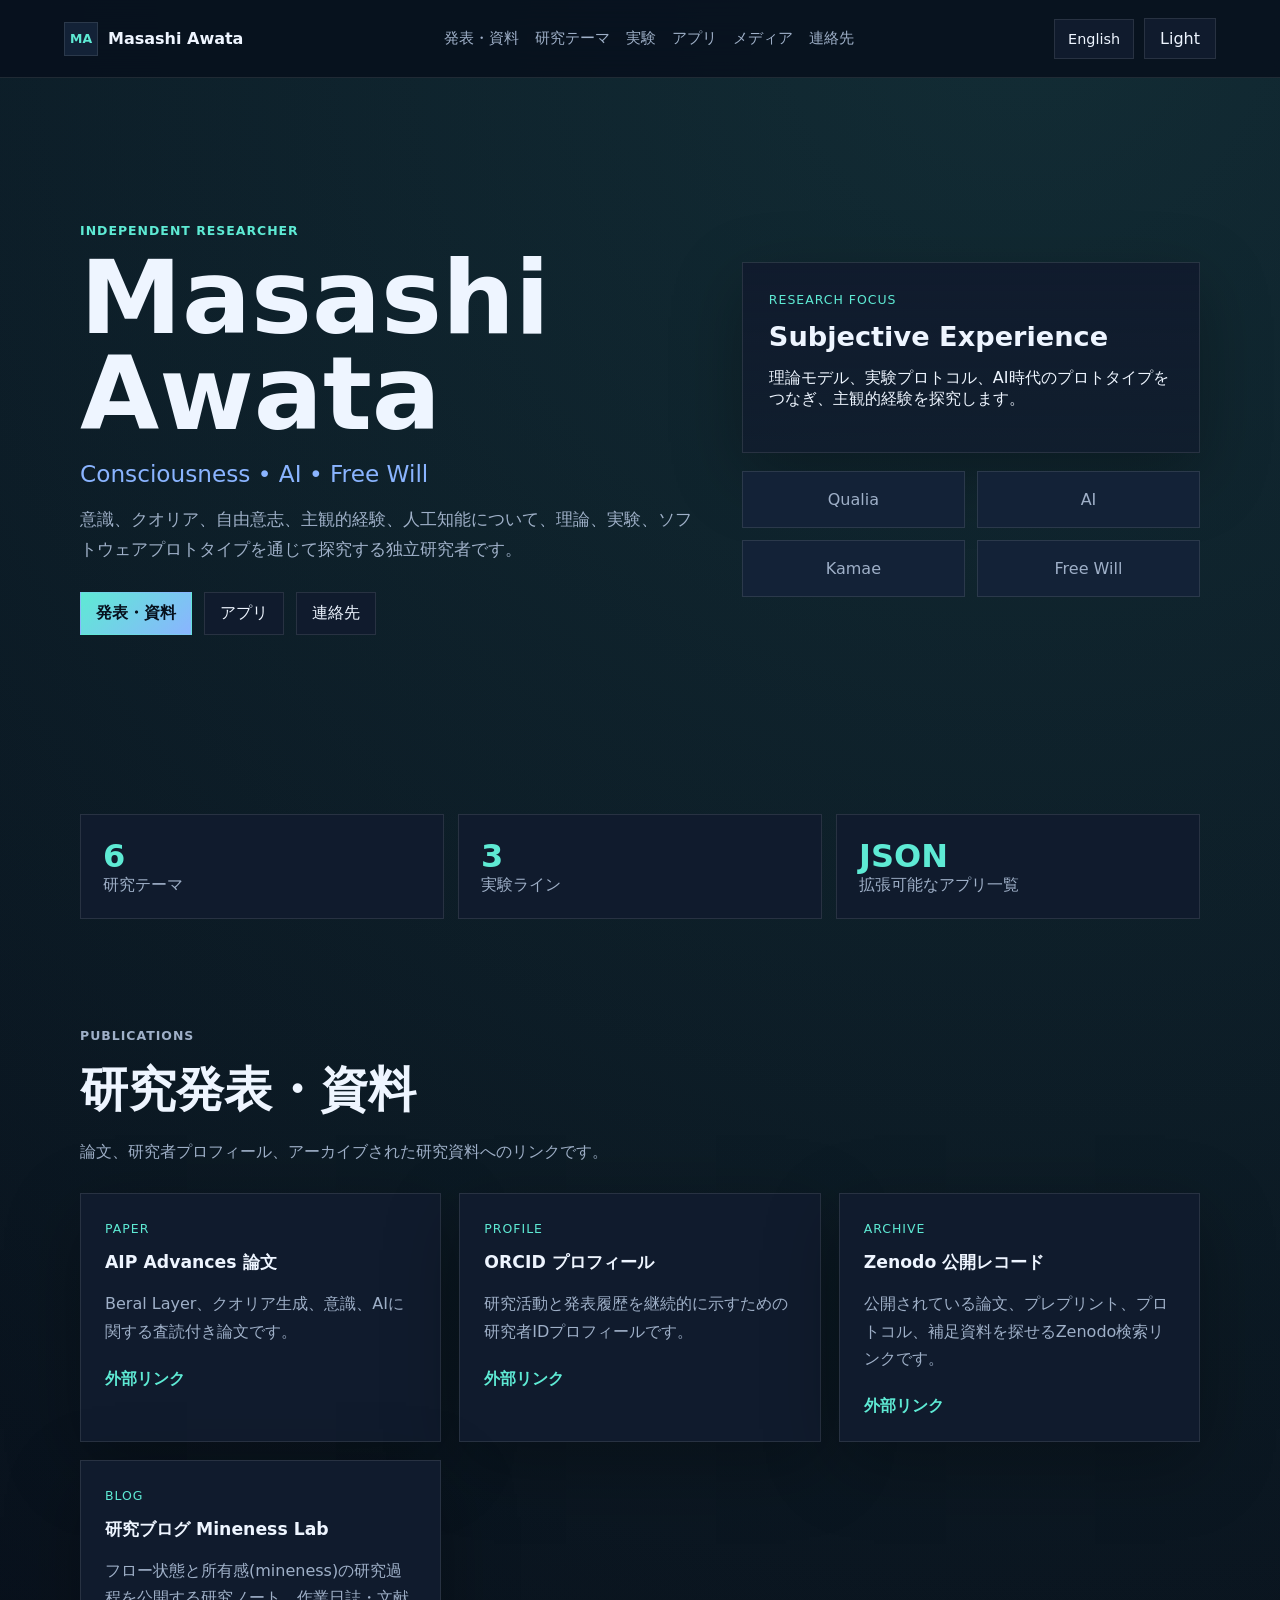
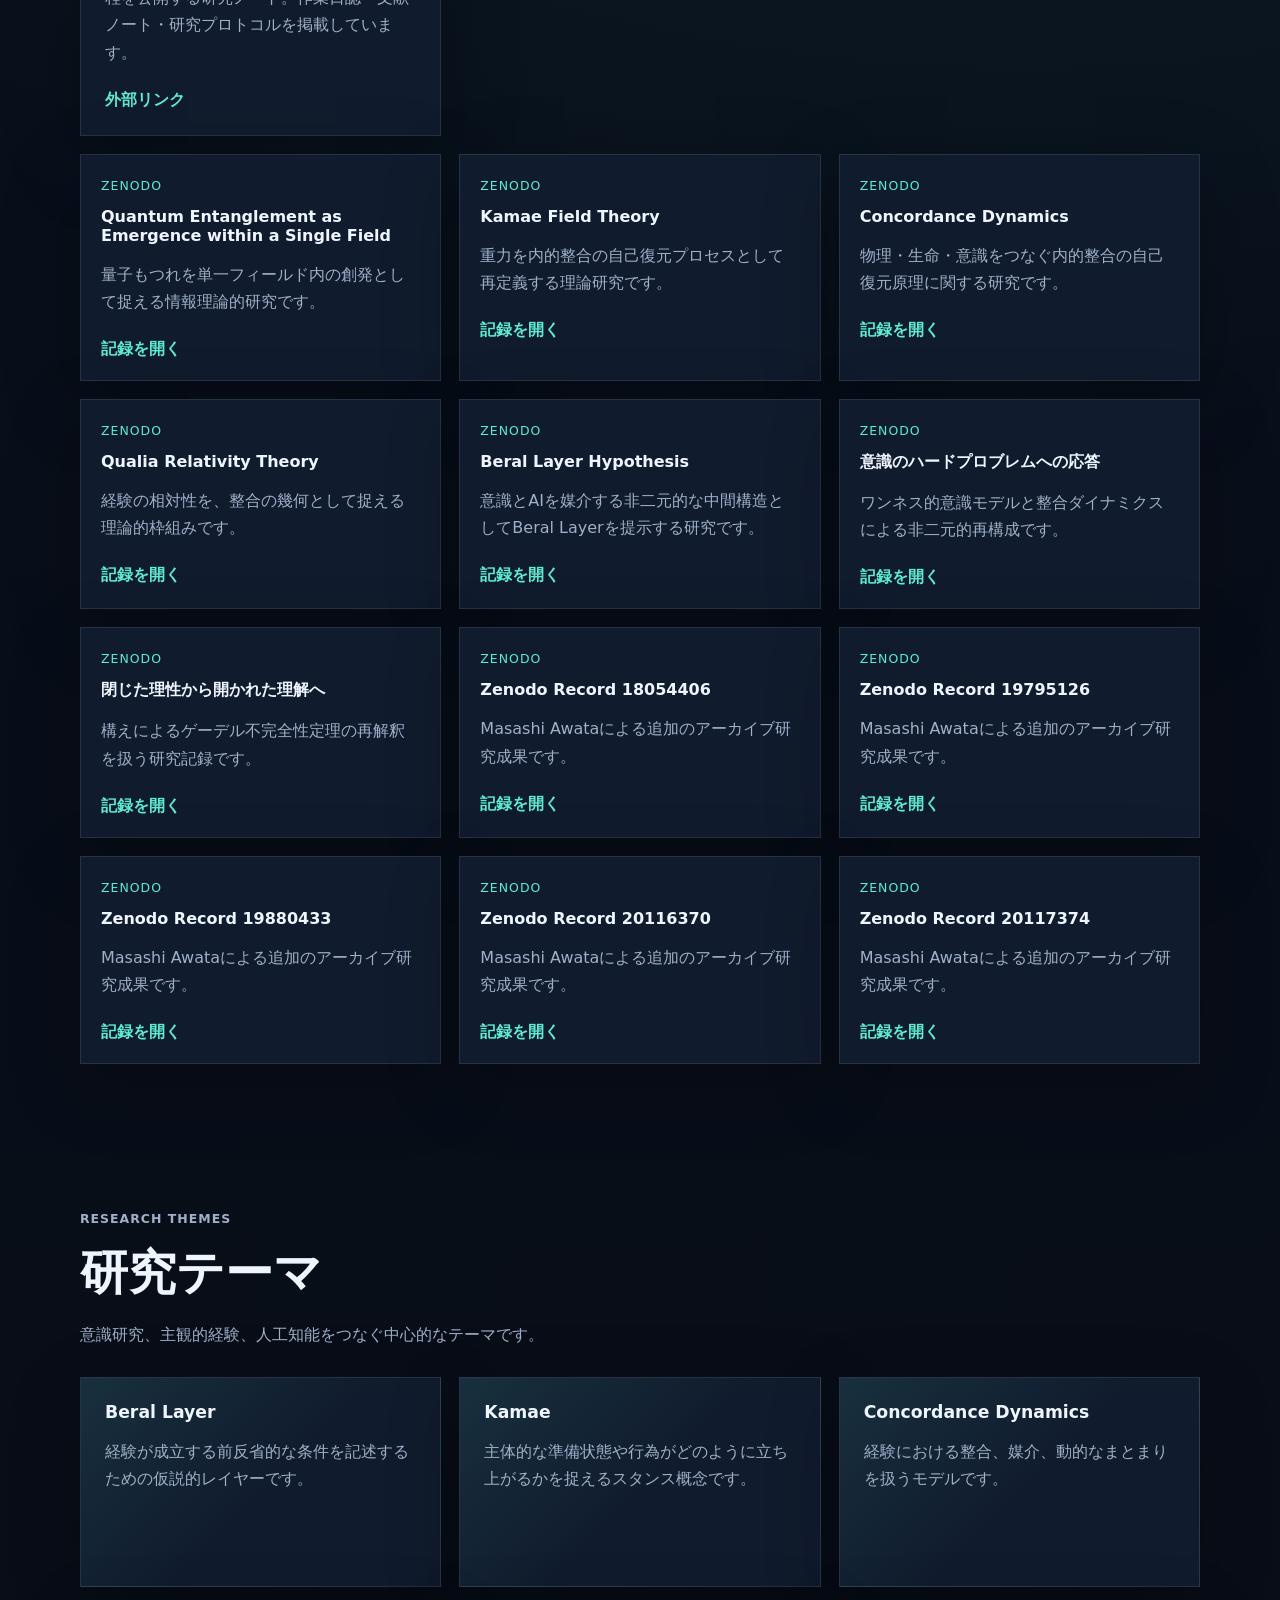
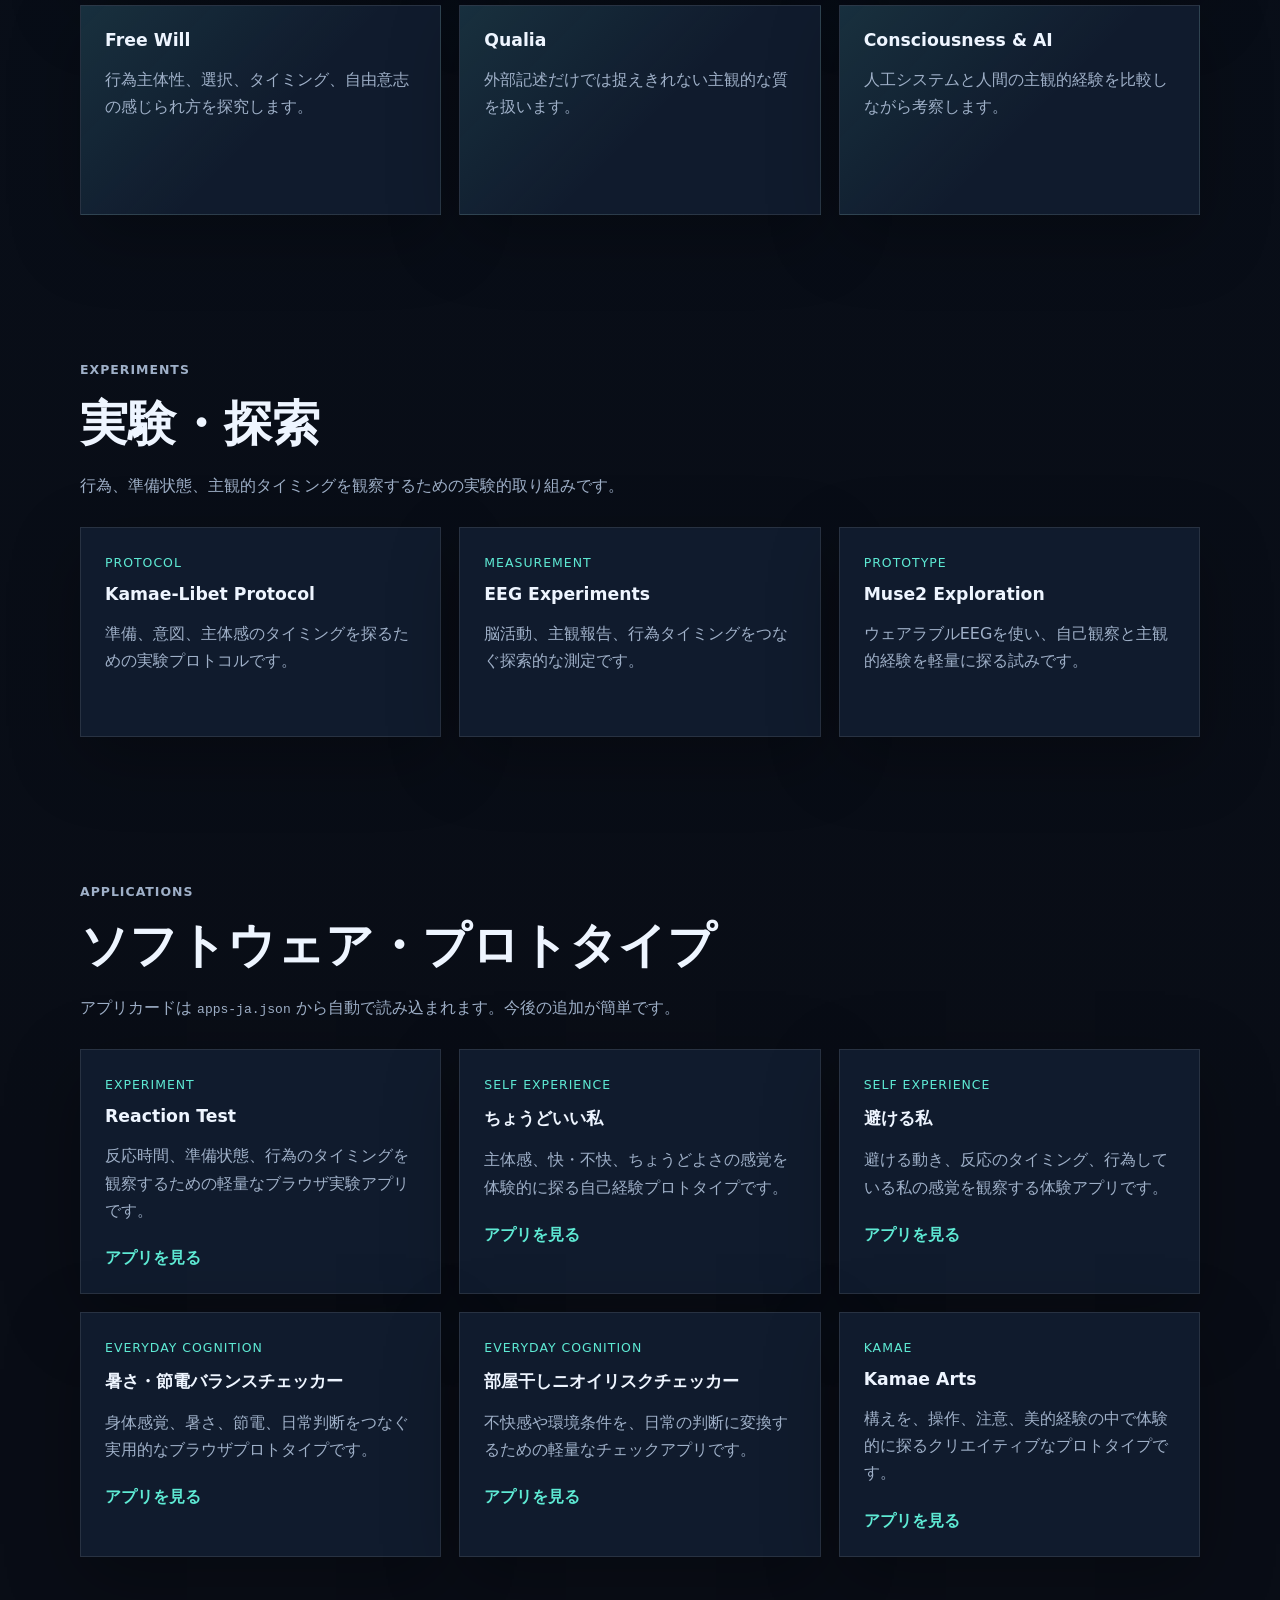
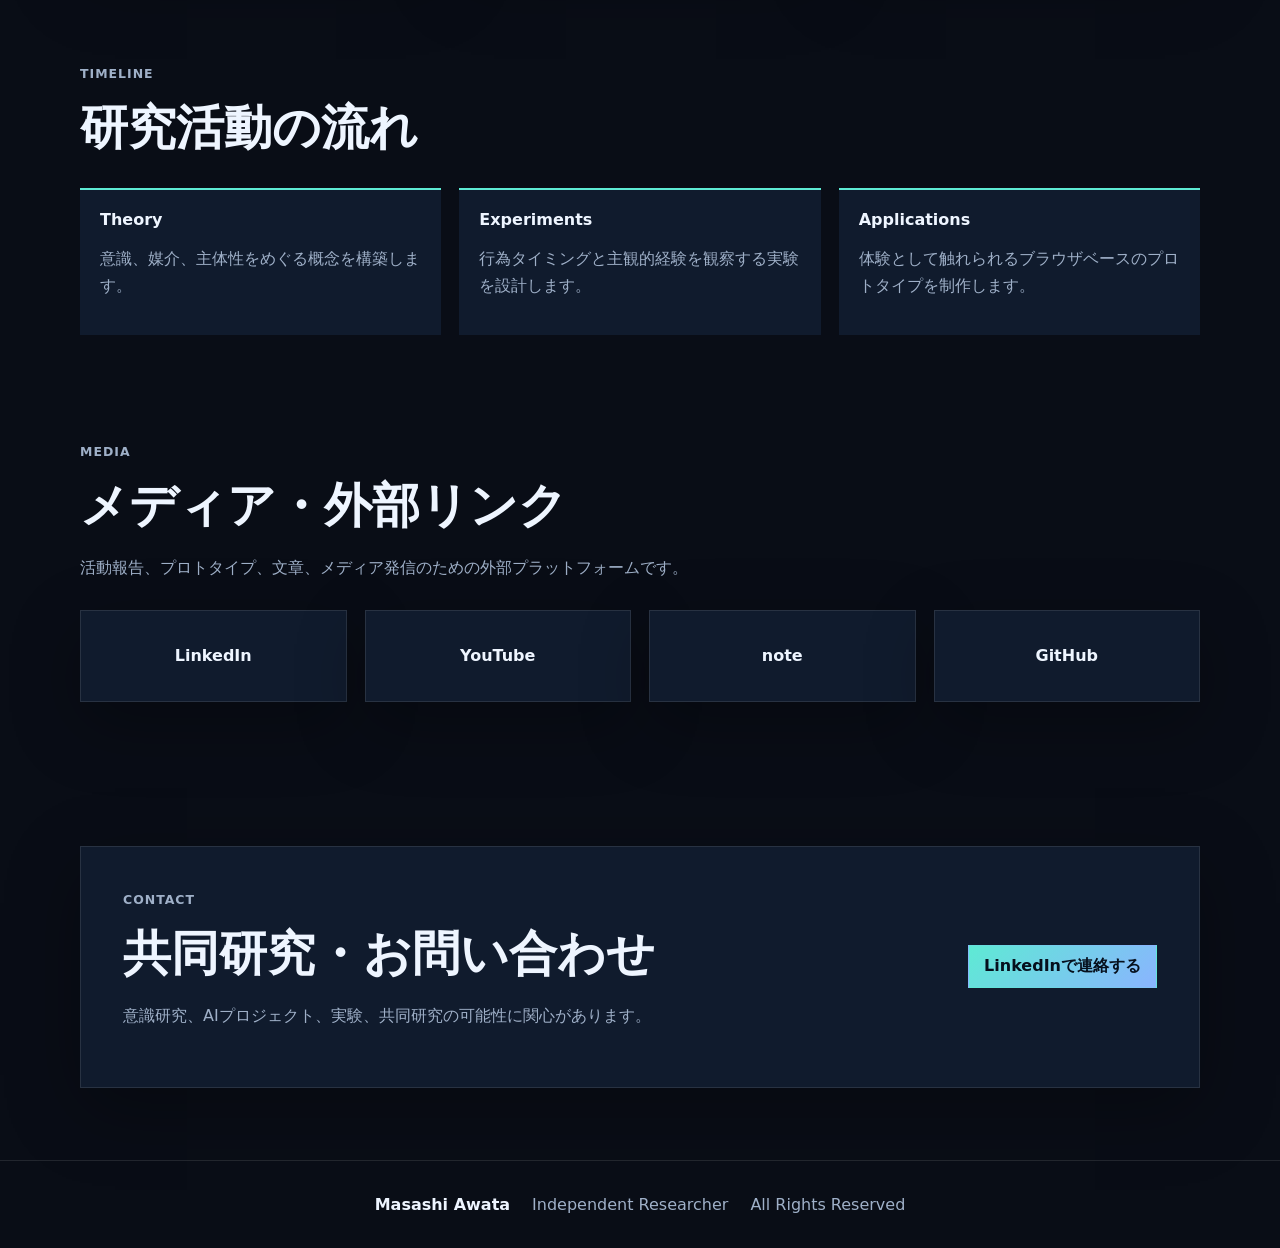
==== commit 5240bf00: "Add research blog (mineness.me) card to publications" ====
--- a/ja.html
+++ b/ja.html
@@ -102,6 +102,12 @@
           <p>公開されている論文、プレプリント、プロトコル、補足資料を探せるZenodo検索リンクです。</p>
           <a href="https://zenodo.org/search?q=Awata%2C%20Masashi" target="_blank" rel="noopener" aria-label="Zenodo研究資料を開く">外部リンク</a>
         </article>
+        <article class="card">
+          <span class="card-tag">Blog</span>
+          <h3>研究ブログ Mineness Lab</h3>
+          <p>フロー状態と所有感(mineness)の研究過程を公開する研究ノート。作業日誌・文献ノート・研究プロトコルを掲載しています。</p>
+          <a href="https://mineness.me/" target="_blank" rel="noopener" aria-label="研究ブログ Mineness Labを開く">外部リンク</a>
+        </article>
       </div>
       <div class="grid three publication-list">
         <article class="card compact-card"><span class="card-tag">Zenodo</span><h3>Quantum Entanglement as Emergence within a Single Field</h3><p>量子もつれを単一フィールド内の創発として捉える情報理論的研究です。</p><a href="https://zenodo.org/records/17296909" target="_blank" rel="noopener">記録を開く</a></article>
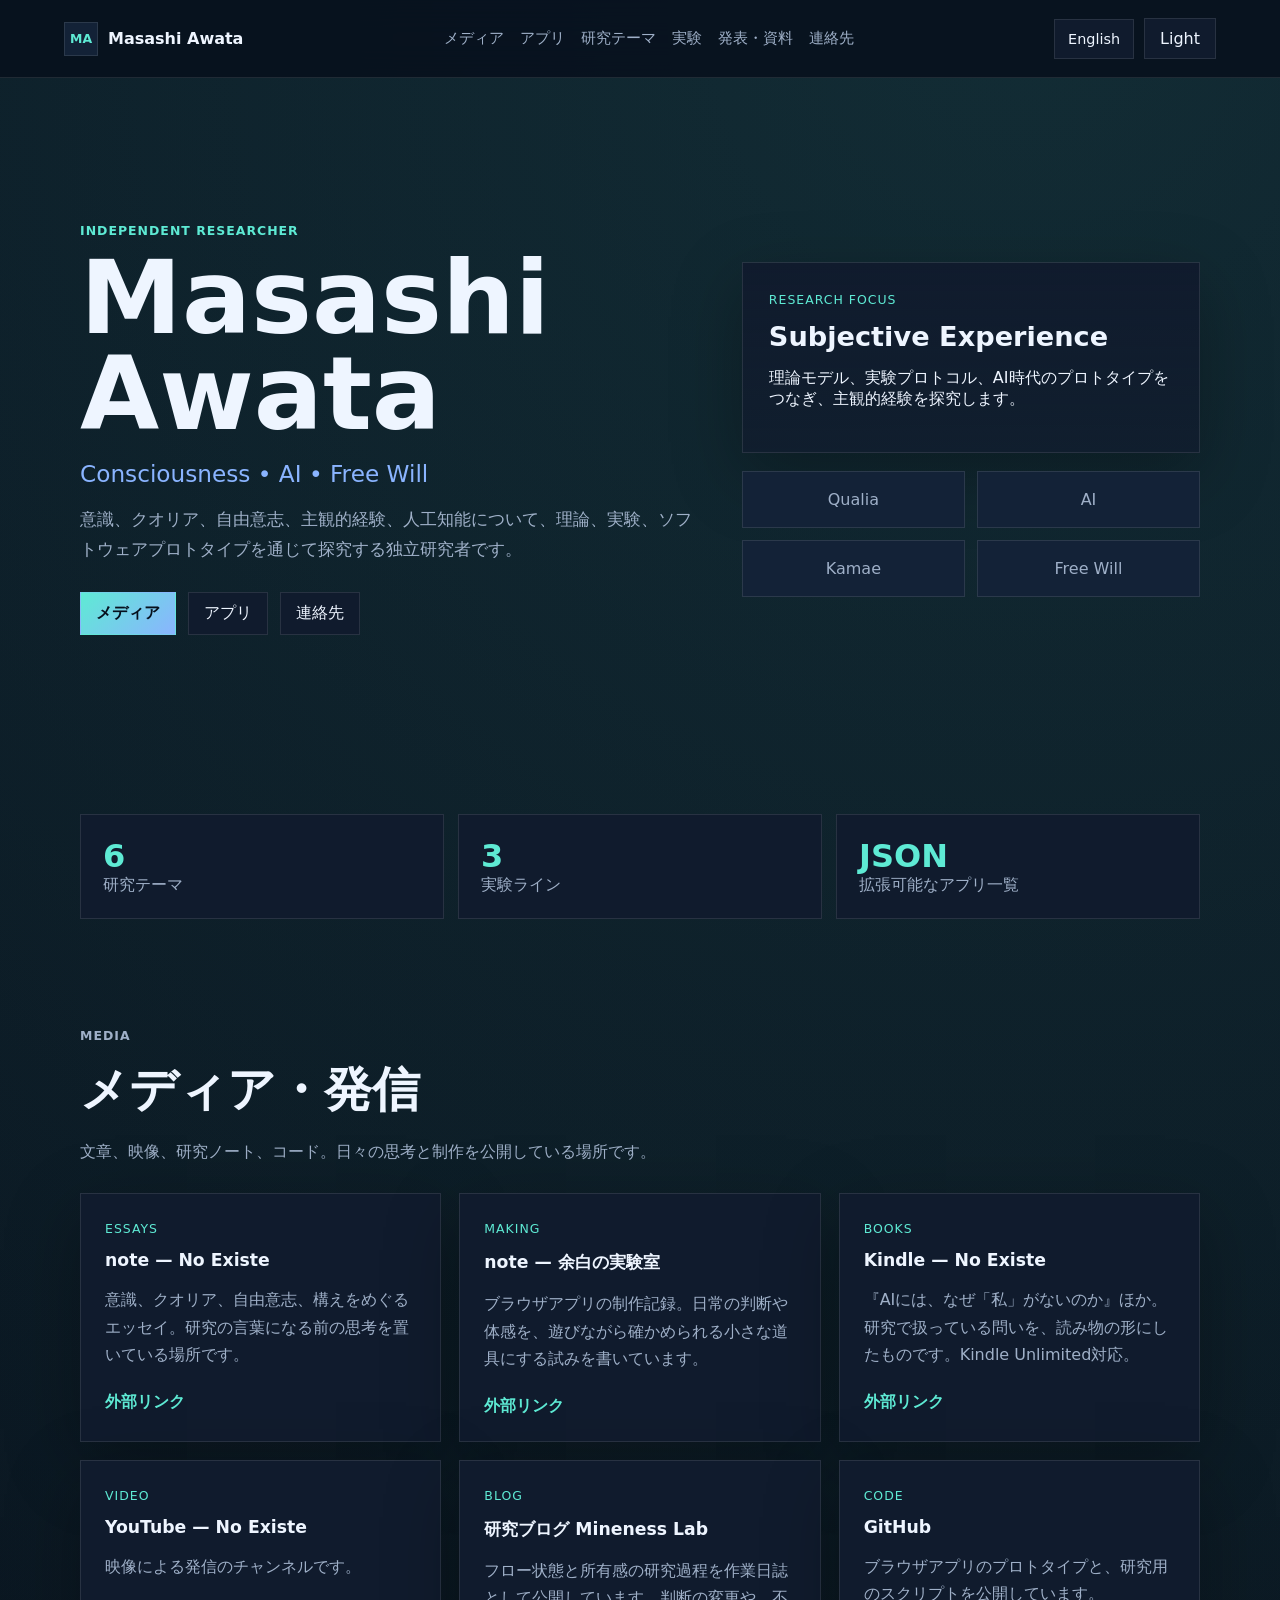
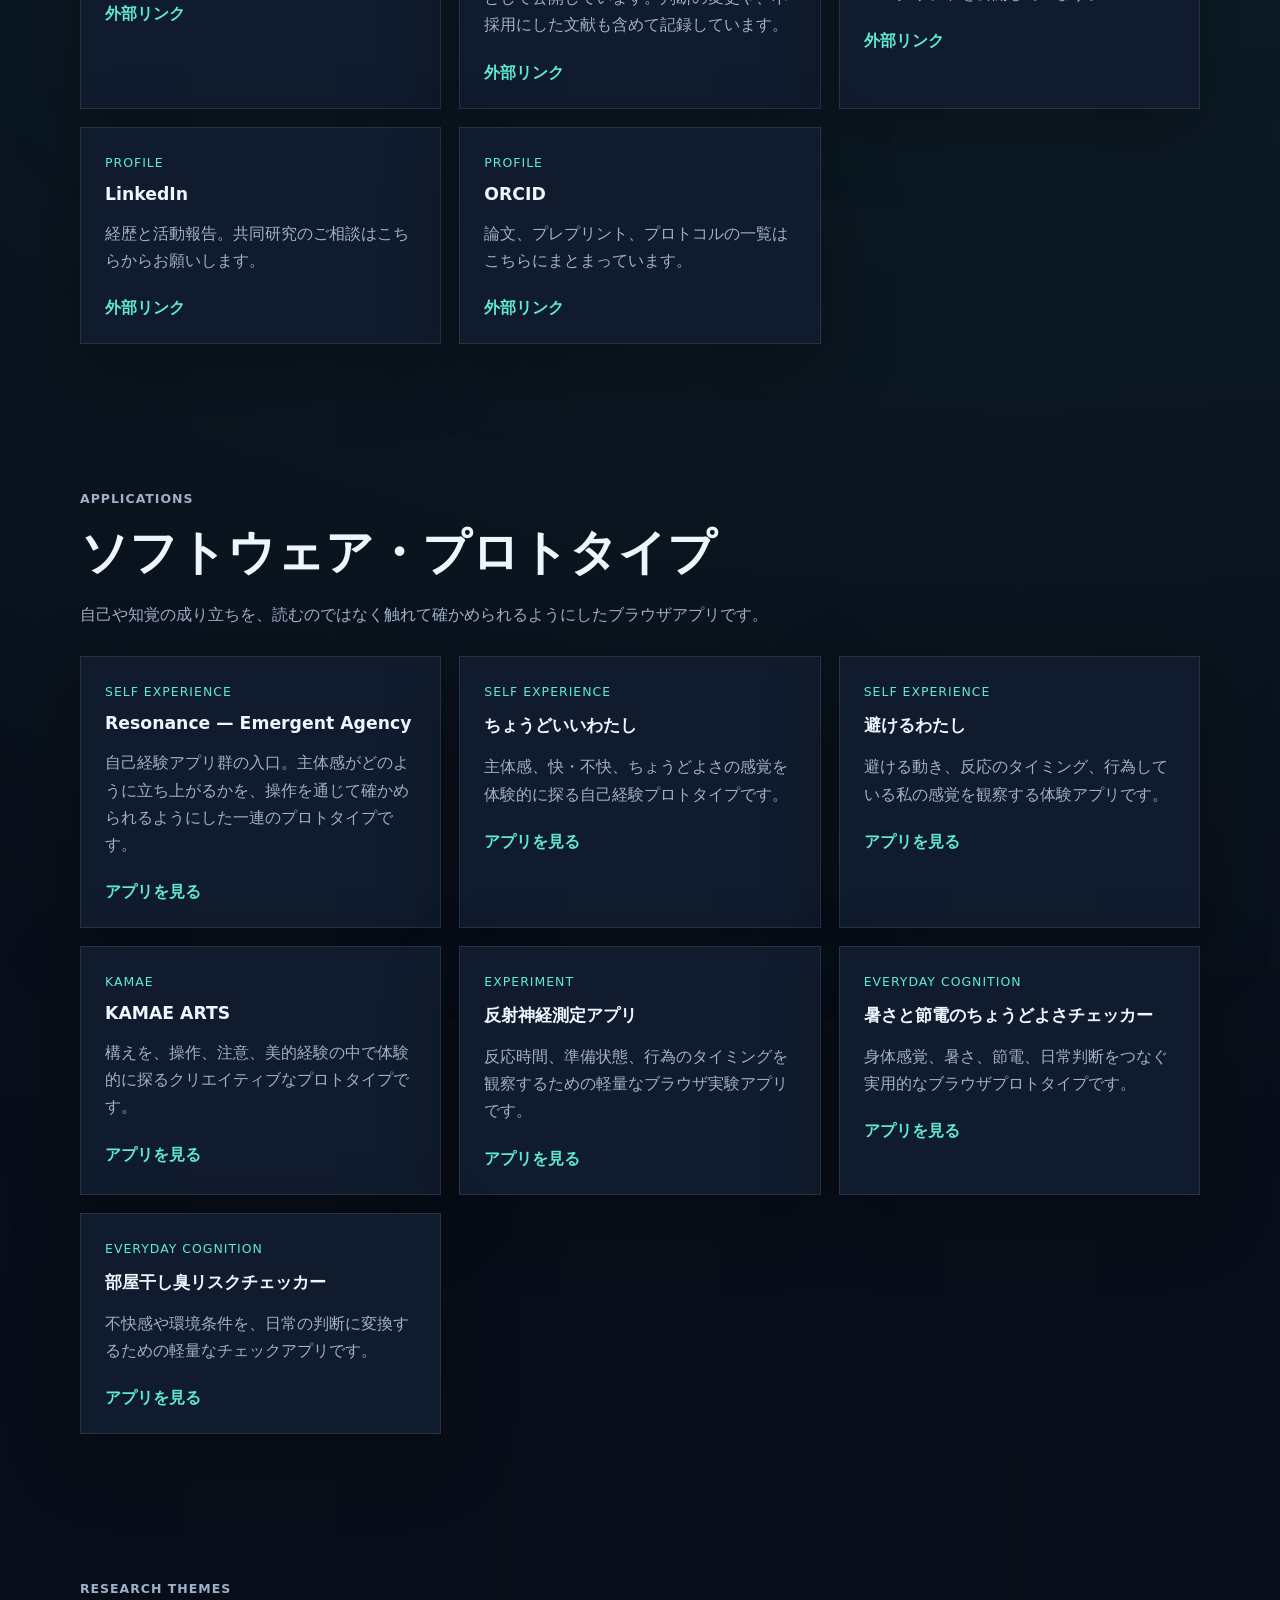
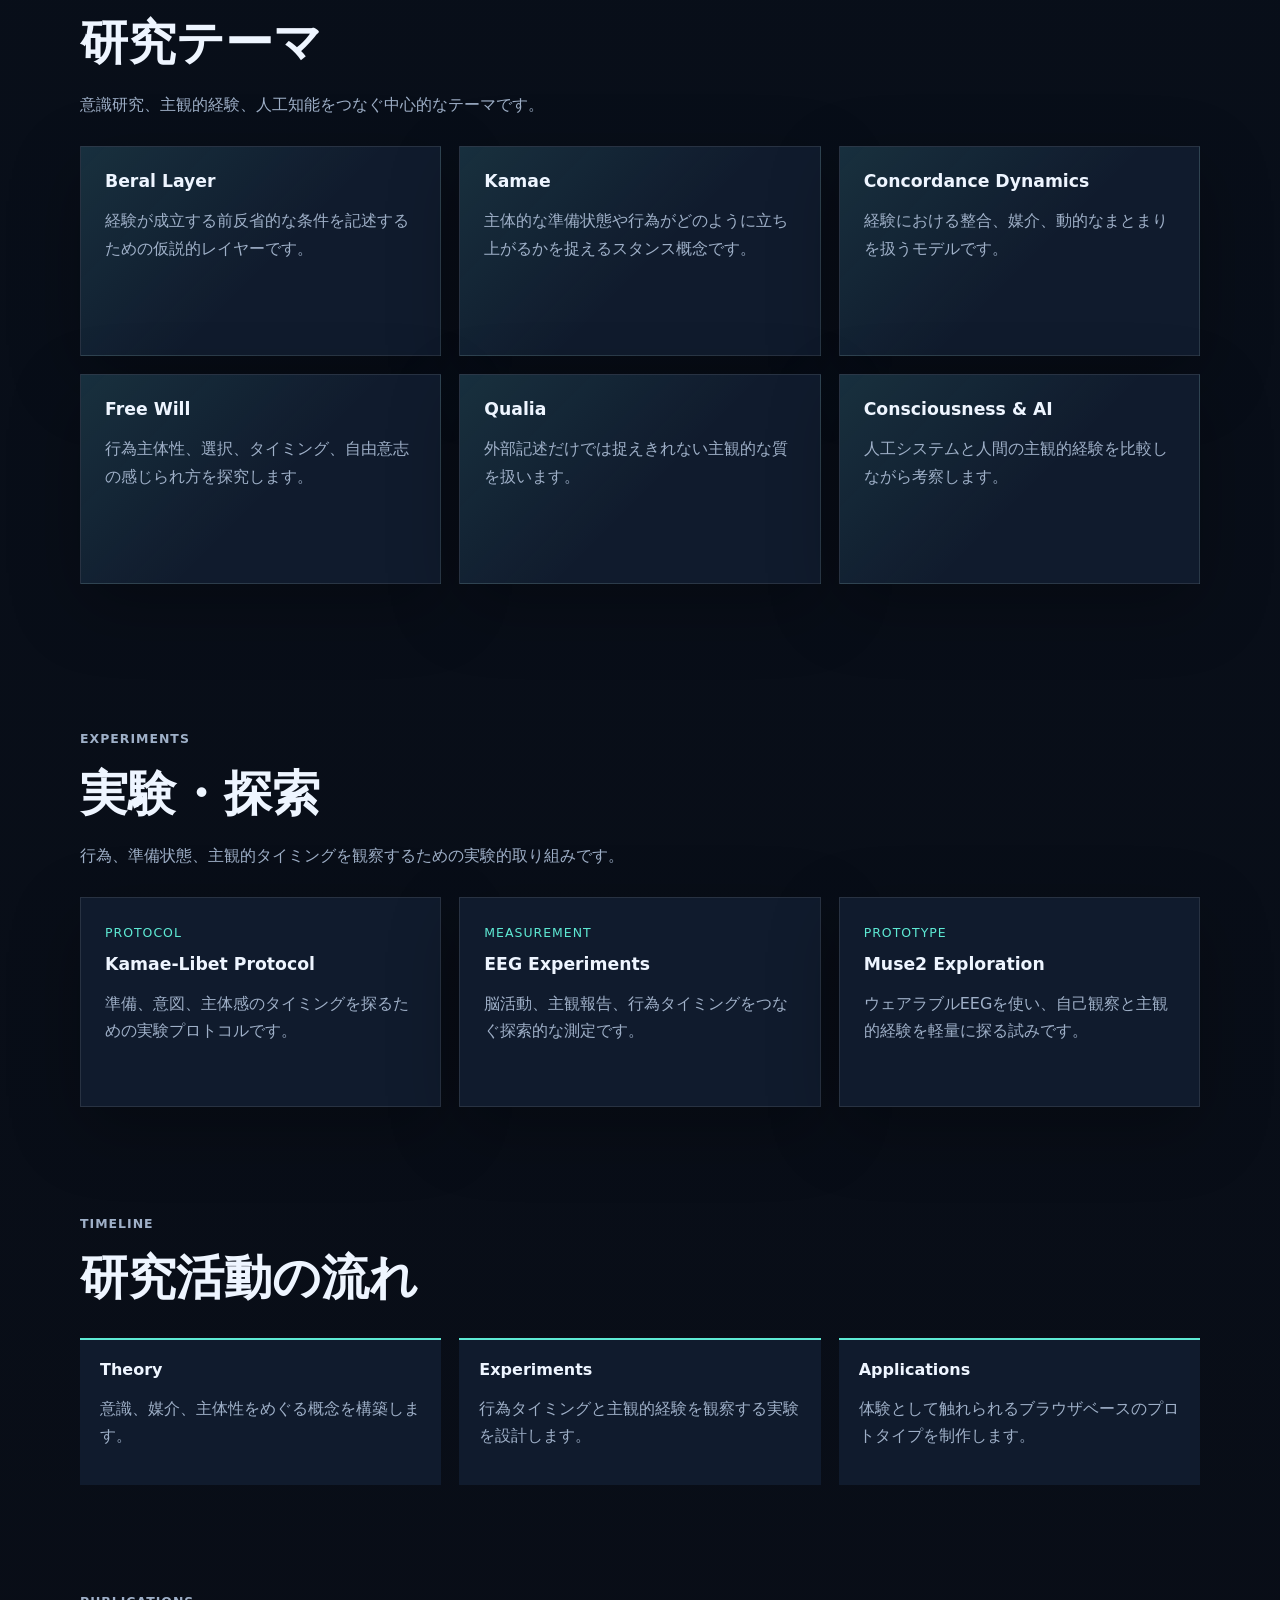
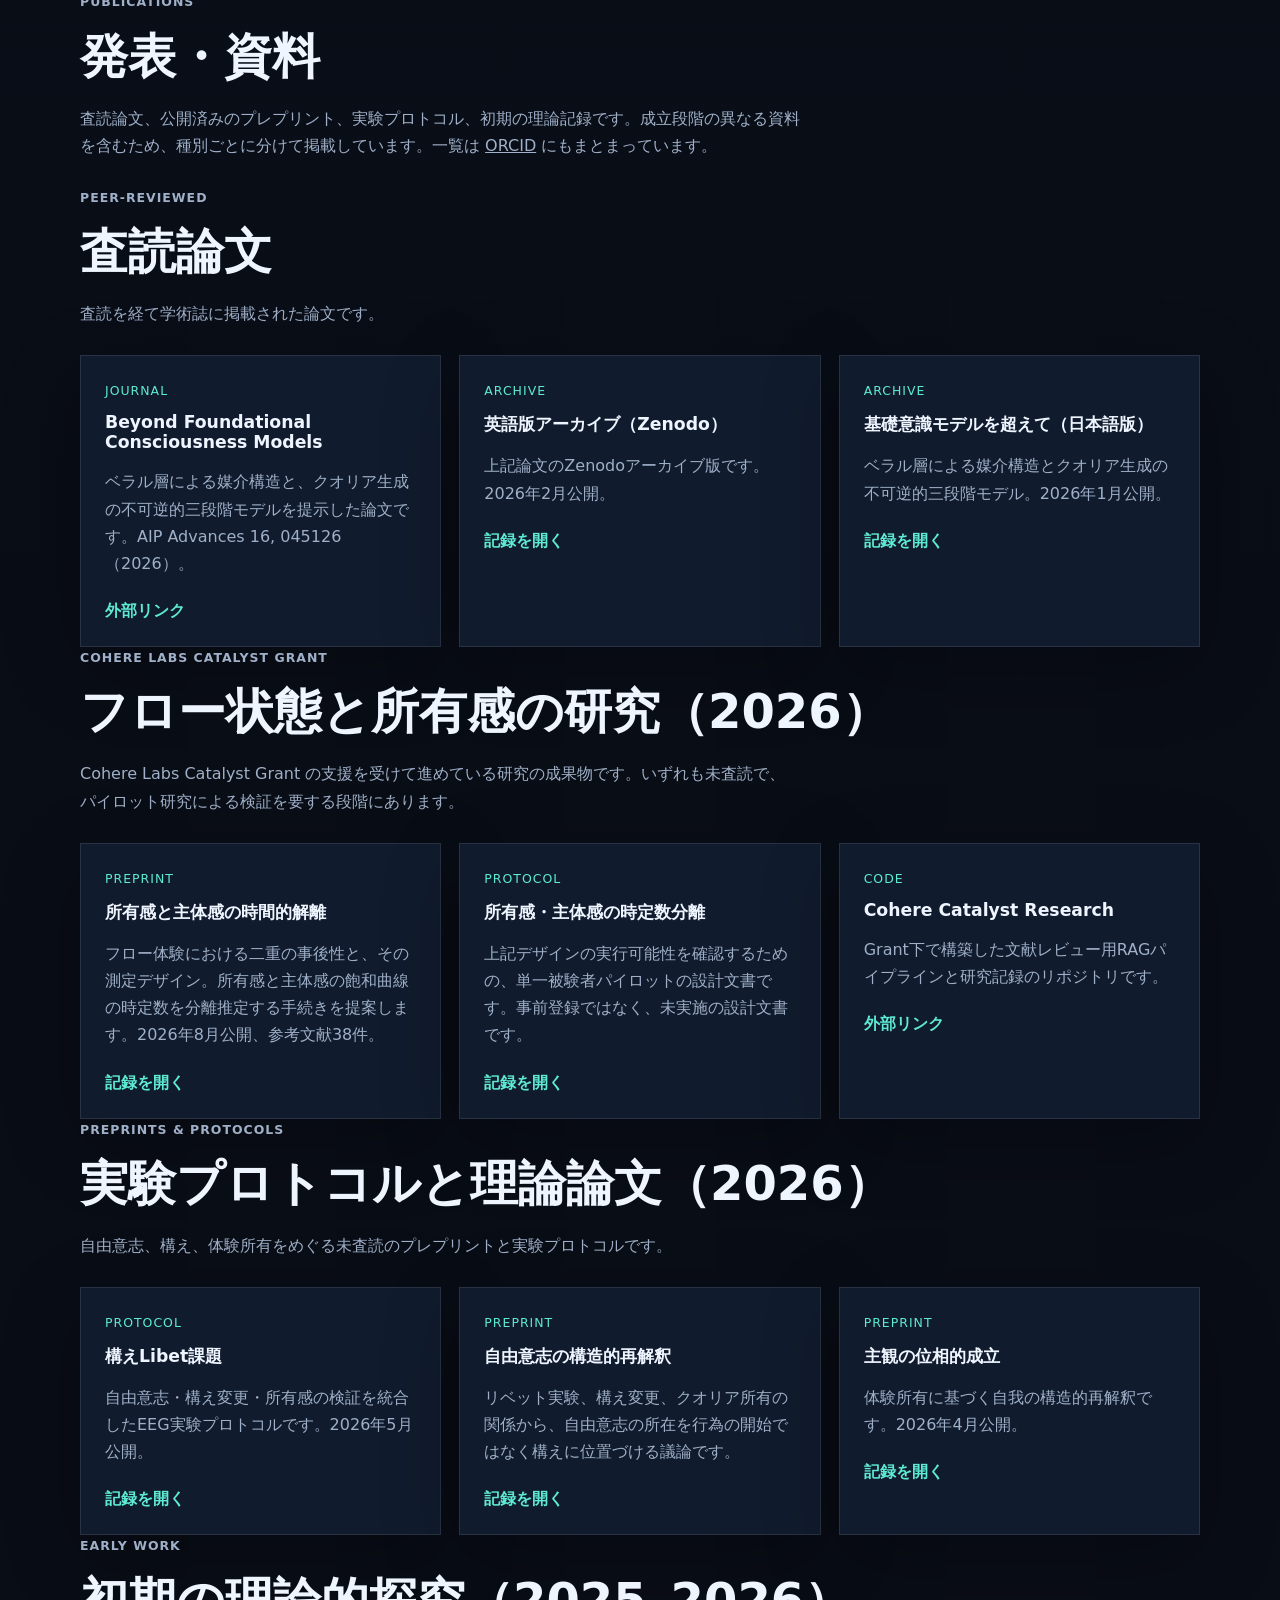
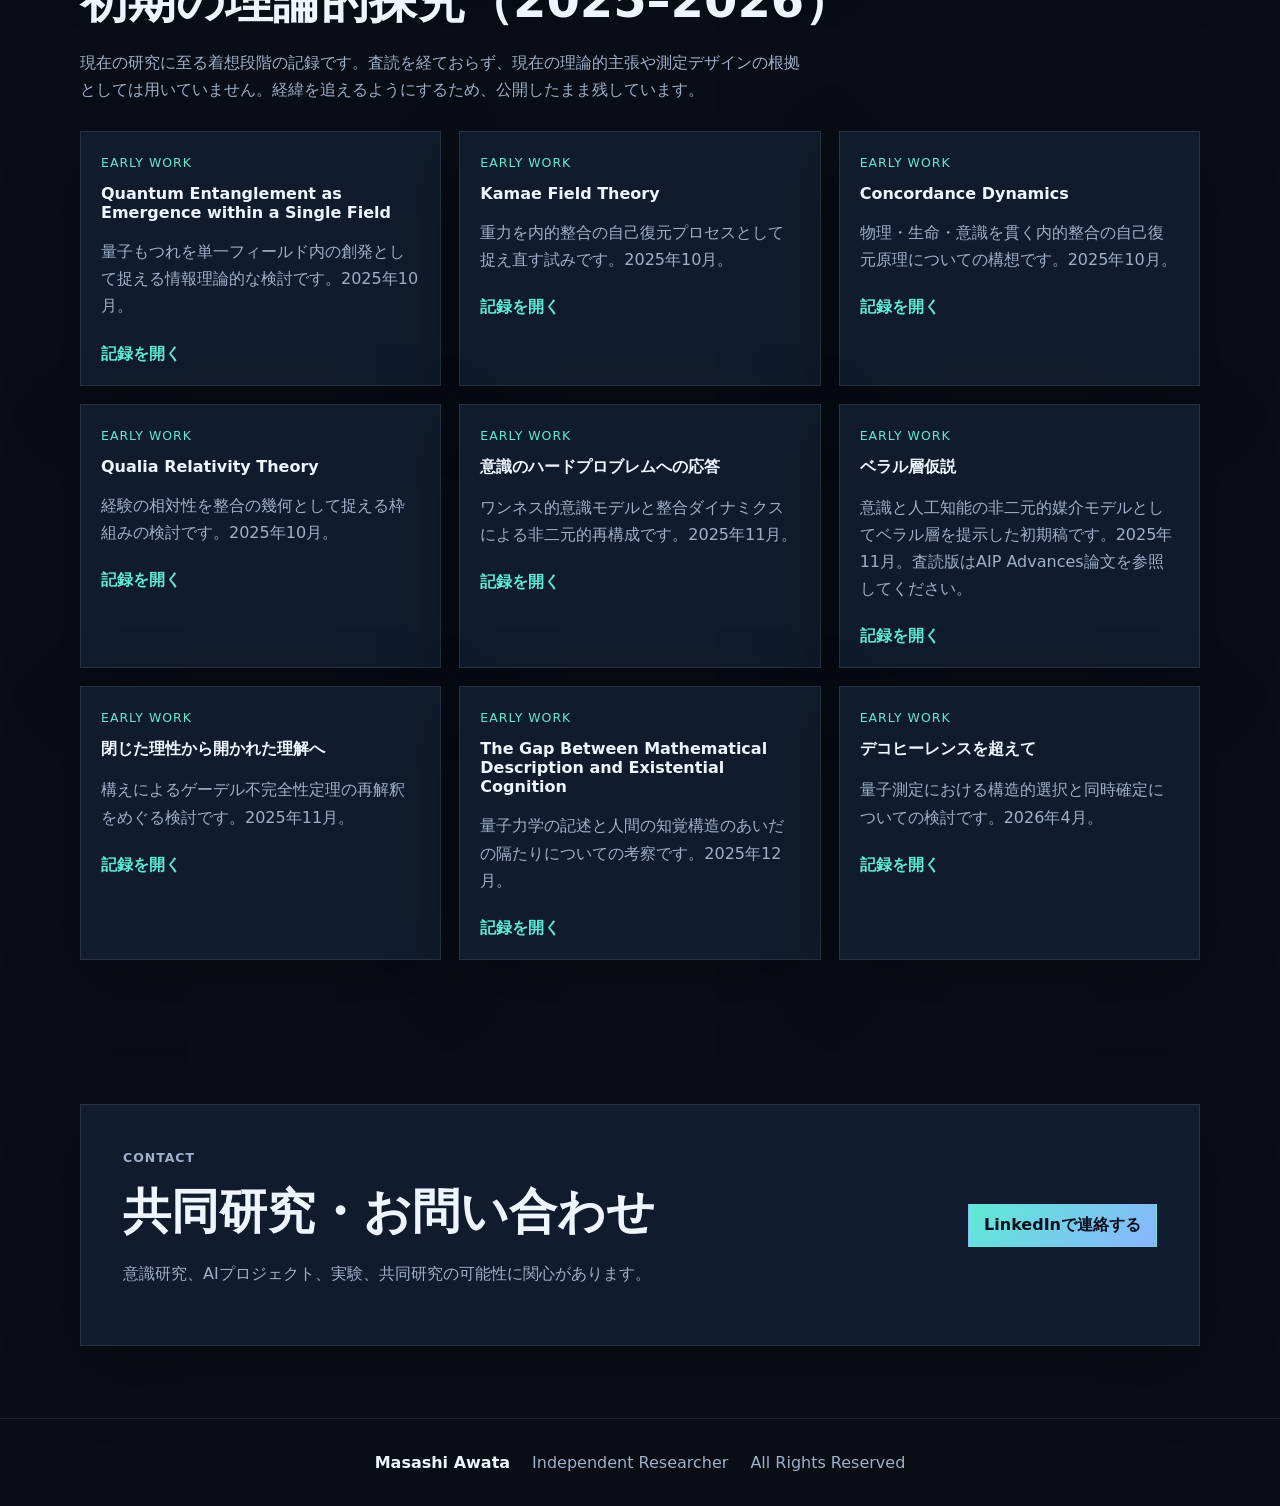
==== commit ddbf2dc0: "Reorder sections, rebuild media as cards, group publications by type" ====
--- a/ja.html
+++ b/ja.html
@@ -19,11 +19,11 @@
       <span>Masashi Awata</span>
     </a>
     <nav class="site-nav" aria-label="主要ナビゲーション">
-      <a href="#publications">発表・資料</a>
+      <a href="#media">メディア</a>
+      <a href="#applications">アプリ</a>
       <a href="#themes">研究テーマ</a>
       <a href="#experiments">実験</a>
-      <a href="#applications">アプリ</a>
-      <a href="#media">メディア</a>
+      <a href="#publications">発表・資料</a>
       <a href="#contact">連絡先</a>
     </nav>
     <div class="header-actions">
@@ -42,7 +42,7 @@
           意識、クオリア、自由意志、主観的経験、人工知能について、理論、実験、ソフトウェアプロトタイプを通じて探究する独立研究者です。
         </p>
         <div class="hero-actions">
-          <a class="button primary" href="#publications">発表・資料</a>
+          <a class="button primary" href="#media">メディア</a>
           <a class="button" href="#applications">アプリ</a>
           <a class="button" href="#contact">連絡先</a>
         </div>
@@ -77,52 +77,71 @@
       </div>
     </section>
 
-    <section id="publications" class="section">
-      <div class="section-heading">
-        <p class="eyebrow">Publications</p>
-        <h2>研究発表・資料</h2>
-        <p>論文、研究者プロフィール、アーカイブされた研究資料へのリンクです。</p>
-      </div>
-      <div class="grid three">
-        <article class="card">
-          <span class="card-tag">Paper</span>
-          <h3>AIP Advances 論文</h3>
-          <p>Beral Layer、クオリア生成、意識、AIに関する査読付き論文です。</p>
-          <a href="https://pubs.aip.org/aip/adv/article/16/4/045126/3387606/Beyond-foundational-consciousness-models-The-Beral" target="_blank" rel="noopener" aria-label="AIP Advances論文を開く">外部リンク</a>
-        </article>
-        <article class="card">
-          <span class="card-tag">Profile</span>
-          <h3>ORCID プロフィール</h3>
-          <p>研究活動と発表履歴を継続的に示すための研究者IDプロフィールです。</p>
-          <a href="https://orcid.org/0009-0002-1422-1560" target="_blank" rel="noopener" aria-label="ORCIDプロフィールを開く">外部リンク</a>
-        </article>
-        <article class="card">
-          <span class="card-tag">Archive</span>
-          <h3>Zenodo 公開レコード</h3>
-          <p>公開されている論文、プレプリント、プロトコル、補足資料を探せるZenodo検索リンクです。</p>
-          <a href="https://zenodo.org/search?q=Awata%2C%20Masashi" target="_blank" rel="noopener" aria-label="Zenodo研究資料を開く">外部リンク</a>
+    <section id="media" class="section">
+      <div class="section-heading">
+        <p class="eyebrow">Media</p>
+        <h2>メディア・発信</h2>
+        <p>文章、映像、研究ノート、コード。日々の思考と制作を公開している場所です。</p>
+      </div>
+      <div class="grid three">
+        <article class="card">
+          <span class="card-tag">Essays</span>
+          <h3>note — No Existe</h3>
+          <p>意識、クオリア、自由意志、構えをめぐるエッセイ。研究の言葉になる前の思考を置いている場所です。</p>
+          <a href="https://note.com/pazeamor" target="_blank" rel="noopener" aria-label="note（No Existe）を開く">外部リンク</a>
+        </article>
+        <article class="card">
+          <span class="card-tag">Making</span>
+          <h3>note — 余白の実験室</h3>
+          <p>ブラウザアプリの制作記録。日常の判断や体感を、遊びながら確かめられる小さな道具にする試みを書いています。</p>
+          <a href="https://note.com/chodo_lab" target="_blank" rel="noopener" aria-label="note（余白の実験室）を開く">外部リンク</a>
+        </article>
+        <article class="card">
+          <span class="card-tag">Books</span>
+          <h3>Kindle — No Existe</h3>
+          <p>『AIには、なぜ「私」がないのか』ほか。研究で扱っている問いを、読み物の形にしたものです。Kindle Unlimited対応。</p>
+          <a href="https://www.amazon.co.jp/stores/author/B0G7CVFSM4" target="_blank" rel="noopener" aria-label="Amazon著者ページを開く">外部リンク</a>
+        </article>
+        <article class="card">
+          <span class="card-tag">Video</span>
+          <h3>YouTube — No Existe</h3>
+          <p>映像による発信のチャンネルです。</p>
+          <a href="https://www.youtube.com/channel/UC4oXK2KltY8tARrI6Ibn42Q" target="_blank" rel="noopener" aria-label="YouTubeチャンネルを開く">外部リンク</a>
         </article>
         <article class="card">
           <span class="card-tag">Blog</span>
           <h3>研究ブログ Mineness Lab</h3>
-          <p>フロー状態と所有感(mineness)の研究過程を公開する研究ノート。作業日誌・文献ノート・研究プロトコルを掲載しています。</p>
+          <p>フロー状態と所有感の研究過程を作業日誌として公開しています。判断の変更や、不採用にした文献も含めて記録しています。</p>
           <a href="https://mineness.me/" target="_blank" rel="noopener" aria-label="研究ブログ Mineness Labを開く">外部リンク</a>
         </article>
-      </div>
-      <div class="grid three publication-list">
-        <article class="card compact-card"><span class="card-tag">Zenodo</span><h3>Quantum Entanglement as Emergence within a Single Field</h3><p>量子もつれを単一フィールド内の創発として捉える情報理論的研究です。</p><a href="https://zenodo.org/records/17296909" target="_blank" rel="noopener">記録を開く</a></article>
-        <article class="card compact-card"><span class="card-tag">Zenodo</span><h3>Kamae Field Theory</h3><p>重力を内的整合の自己復元プロセスとして再定義する理論研究です。</p><a href="https://zenodo.org/records/17297077" target="_blank" rel="noopener">記録を開く</a></article>
-        <article class="card compact-card"><span class="card-tag">Zenodo</span><h3>Concordance Dynamics</h3><p>物理・生命・意識をつなぐ内的整合の自己復元原理に関する研究です。</p><a href="https://zenodo.org/records/17298269" target="_blank" rel="noopener">記録を開く</a></article>
-        <article class="card compact-card"><span class="card-tag">Zenodo</span><h3>Qualia Relativity Theory</h3><p>経験の相対性を、整合の幾何として捉える理論的枠組みです。</p><a href="https://zenodo.org/records/17335149" target="_blank" rel="noopener">記録を開く</a></article>
-        <article class="card compact-card"><span class="card-tag">Zenodo</span><h3>Beral Layer Hypothesis</h3><p>意識とAIを媒介する非二元的な中間構造としてBeral Layerを提示する研究です。</p><a href="https://zenodo.org/records/17502454" target="_blank" rel="noopener">記録を開く</a></article>
-        <article class="card compact-card"><span class="card-tag">Zenodo</span><h3>意識のハードプロブレムへの応答</h3><p>ワンネス的意識モデルと整合ダイナミクスによる非二元的再構成です。</p><a href="https://zenodo.org/records/17496031" target="_blank" rel="noopener">記録を開く</a></article>
-        <article class="card compact-card"><span class="card-tag">Zenodo</span><h3>閉じた理性から開かれた理解へ</h3><p>構えによるゲーデル不完全性定理の再解釈を扱う研究記録です。</p><a href="https://zenodo.org/records/17580351" target="_blank" rel="noopener">記録を開く</a></article>
-        <article class="card compact-card"><span class="card-tag">Zenodo</span><h3>Zenodo Record 18054406</h3><p>Masashi Awataによる追加のアーカイブ研究成果です。</p><a href="https://zenodo.org/records/18054406" target="_blank" rel="noopener">記録を開く</a></article>
-        <article class="card compact-card"><span class="card-tag">Zenodo</span><h3>Zenodo Record 19795126</h3><p>Masashi Awataによる追加のアーカイブ研究成果です。</p><a href="https://zenodo.org/records/19795126" target="_blank" rel="noopener">記録を開く</a></article>
-        <article class="card compact-card"><span class="card-tag">Zenodo</span><h3>Zenodo Record 19880433</h3><p>Masashi Awataによる追加のアーカイブ研究成果です。</p><a href="https://zenodo.org/records/19880433" target="_blank" rel="noopener">記録を開く</a></article>
-        <article class="card compact-card"><span class="card-tag">Zenodo</span><h3>Zenodo Record 20116370</h3><p>Masashi Awataによる追加のアーカイブ研究成果です。</p><a href="https://zenodo.org/records/20116370" target="_blank" rel="noopener">記録を開く</a></article>
-        <article class="card compact-card"><span class="card-tag">Zenodo</span><h3>Zenodo Record 20117374</h3><p>Masashi Awataによる追加のアーカイブ研究成果です。</p><a href="https://zenodo.org/records/20117374" target="_blank" rel="noopener">記録を開く</a></article>
-      </div>
+        <article class="card">
+          <span class="card-tag">Code</span>
+          <h3>GitHub</h3>
+          <p>ブラウザアプリのプロトタイプと、研究用のスクリプトを公開しています。</p>
+          <a href="https://github.com/paz67416" target="_blank" rel="noopener" aria-label="GitHubを開く">外部リンク</a>
+        </article>
+        <article class="card">
+          <span class="card-tag">Profile</span>
+          <h3>LinkedIn</h3>
+          <p>経歴と活動報告。共同研究のご相談はこちらからお願いします。</p>
+          <a href="https://www.linkedin.com/in/masashi-awata-258450406/" target="_blank" rel="noopener" aria-label="LinkedInを開く">外部リンク</a>
+        </article>
+        <article class="card">
+          <span class="card-tag">Profile</span>
+          <h3>ORCID</h3>
+          <p>論文、プレプリント、プロトコルの一覧はこちらにまとまっています。</p>
+          <a href="https://orcid.org/0009-0002-1422-1560" target="_blank" rel="noopener" aria-label="ORCIDプロフィールを開く">外部リンク</a>
+        </article>
+      </div>
+    </section>
+
+    <section id="applications" class="section">
+      <div class="section-heading">
+        <p class="eyebrow">Applications</p>
+        <h2>ソフトウェア・プロトタイプ</h2>
+        <p>自己や知覚の成り立ちを、読むのではなく触れて確かめられるようにしたブラウザアプリです。</p>
+      </div>
+      <div id="apps-grid" class="grid three" aria-live="polite"></div>
     </section>
 
     <section id="themes" class="section">
@@ -166,15 +185,6 @@
       </div>
     </section>
 
-    <section id="applications" class="section">
-      <div class="section-heading">
-        <p class="eyebrow">Applications</p>
-        <h2>ソフトウェア・プロトタイプ</h2>
-        <p>アプリカードは <code>apps-ja.json</code> から自動で読み込まれます。今後の追加が簡単です。</p>
-      </div>
-      <div id="apps-grid" class="grid three" aria-live="polite"></div>
-    </section>
-
     <section class="timeline section compact">
       <div class="section-heading">
         <p class="eyebrow">Timeline</p>
@@ -187,17 +197,106 @@
       </ol>
     </section>
 
-    <section id="media" class="section">
-      <div class="section-heading">
-        <p class="eyebrow">Media</p>
-        <h2>メディア・外部リンク</h2>
-        <p>活動報告、プロトタイプ、文章、メディア発信のための外部プラットフォームです。</p>
-      </div>
-      <div class="grid four">
-        <a class="media-card" href="https://www.linkedin.com/in/masashi-awata-258450406/" target="_blank" rel="noopener">LinkedIn</a>
-        <a class="media-card" href="#" target="_blank" rel="noopener">YouTube</a>
-        <a class="media-card" href="https://note.com/pazeamor" target="_blank" rel="noopener">note</a>
-        <a class="media-card" href="https://github.com/paz67416" target="_blank" rel="noopener">GitHub</a>
+    <section id="publications" class="section">
+      <div class="section-heading">
+        <p class="eyebrow">Publications</p>
+        <h2>発表・資料</h2>
+        <p>査読論文、公開済みのプレプリント、実験プロトコル、初期の理論記録です。成立段階の異なる資料を含むため、種別ごとに分けて掲載しています。一覧は <a href="https://orcid.org/0009-0002-1422-1560" target="_blank" rel="noopener">ORCID</a> にもまとまっています。</p>
+      </div>
+
+      <div class="section-heading">
+        <p class="eyebrow">Peer-reviewed</p>
+        <h2>査読論文</h2>
+        <p>査読を経て学術誌に掲載された論文です。</p>
+      </div>
+      <div class="grid three">
+        <article class="card">
+          <span class="card-tag">Journal</span>
+          <h3>Beyond Foundational Consciousness Models</h3>
+          <p>ベラル層による媒介構造と、クオリア生成の不可逆的三段階モデルを提示した論文です。AIP Advances 16, 045126（2026）。</p>
+          <a href="https://doi.org/10.1063/5.0325944" target="_blank" rel="noopener" aria-label="AIP Advances論文を開く">外部リンク</a>
+        </article>
+        <article class="card">
+          <span class="card-tag">Archive</span>
+          <h3>英語版アーカイブ（Zenodo）</h3>
+          <p>上記論文のZenodoアーカイブ版です。2026年2月公開。</p>
+          <a href="https://doi.org/10.5281/zenodo.18456131" target="_blank" rel="noopener" aria-label="英語版アーカイブを開く">記録を開く</a>
+        </article>
+        <article class="card">
+          <span class="card-tag">Archive</span>
+          <h3>基礎意識モデルを超えて（日本語版）</h3>
+          <p>ベラル層による媒介構造とクオリア生成の不可逆的三段階モデル。2026年1月公開。</p>
+          <a href="https://doi.org/10.5281/zenodo.18442058" target="_blank" rel="noopener" aria-label="日本語版アーカイブを開く">記録を開く</a>
+        </article>
+      </div>
+
+      <div class="section-heading">
+        <p class="eyebrow">Cohere Labs Catalyst Grant</p>
+        <h2>フロー状態と所有感の研究（2026）</h2>
+        <p>Cohere Labs Catalyst Grant の支援を受けて進めている研究の成果物です。いずれも未査読で、パイロット研究による検証を要する段階にあります。</p>
+      </div>
+      <div class="grid three">
+        <article class="card">
+          <span class="card-tag">Preprint</span>
+          <h3>所有感と主体感の時間的解離</h3>
+          <p>フロー体験における二重の事後性と、その測定デザイン。所有感と主体感の飽和曲線の時定数を分離推定する手続きを提案します。2026年8月公開、参考文献38件。</p>
+          <a href="https://doi.org/10.5281/zenodo.21771960" target="_blank" rel="noopener" aria-label="理論論文の記録を開く">記録を開く</a>
+        </article>
+        <article class="card">
+          <span class="card-tag">Protocol</span>
+          <h3>所有感・主体感の時定数分離</h3>
+          <p>上記デザインの実行可能性を確認するための、単一被験者パイロットの設計文書です。事前登録ではなく、未実施の設計文書です。</p>
+          <a href="https://doi.org/10.5281/zenodo.21773007" target="_blank" rel="noopener" aria-label="パイロット・プロトコルの記録を開く">記録を開く</a>
+        </article>
+        <article class="card">
+          <span class="card-tag">Code</span>
+          <h3>Cohere Catalyst Research</h3>
+          <p>Grant下で構築した文献レビュー用RAGパイプラインと研究記録のリポジトリです。</p>
+          <a href="https://github.com/paz67416/cohere-catalyst-research" target="_blank" rel="noopener" aria-label="GitHubリポジトリを開く">外部リンク</a>
+        </article>
+      </div>
+
+      <div class="section-heading">
+        <p class="eyebrow">Preprints &amp; Protocols</p>
+        <h2>実験プロトコルと理論論文（2026）</h2>
+        <p>自由意志、構え、体験所有をめぐる未査読のプレプリントと実験プロトコルです。</p>
+      </div>
+      <div class="grid three">
+        <article class="card">
+          <span class="card-tag">Protocol</span>
+          <h3>構えLibet課題</h3>
+          <p>自由意志・構え変更・所有感の検証を統合したEEG実験プロトコルです。2026年5月公開。</p>
+          <a href="https://doi.org/10.5281/zenodo.20116370" target="_blank" rel="noopener" aria-label="構えLibet課題の記録を開く">記録を開く</a>
+        </article>
+        <article class="card">
+          <span class="card-tag">Preprint</span>
+          <h3>自由意志の構造的再解釈</h3>
+          <p>リベット実験、構え変更、クオリア所有の関係から、自由意志の所在を行為の開始ではなく構えに位置づける議論です。</p>
+          <a href="https://doi.org/10.5281/zenodo.20117374" target="_blank" rel="noopener" aria-label="自由意志の構造的再解釈の記録を開く">記録を開く</a>
+        </article>
+        <article class="card">
+          <span class="card-tag">Preprint</span>
+          <h3>主観の位相的成立</h3>
+          <p>体験所有に基づく自我の構造的再解釈です。2026年4月公開。</p>
+          <a href="https://doi.org/10.5281/zenodo.19795126" target="_blank" rel="noopener" aria-label="主観の位相的成立の記録を開く">記録を開く</a>
+        </article>
+      </div>
+
+      <div class="section-heading">
+        <p class="eyebrow">Early Work</p>
+        <h2>初期の理論的探究（2025–2026）</h2>
+        <p>現在の研究に至る着想段階の記録です。査読を経ておらず、現在の理論的主張や測定デザインの根拠としては用いていません。経緯を追えるようにするため、公開したまま残しています。</p>
+      </div>
+      <div class="grid three publication-list">
+        <article class="card compact-card"><span class="card-tag">Early Work</span><h3>Quantum Entanglement as Emergence within a Single Field</h3><p>量子もつれを単一フィールド内の創発として捉える情報理論的な検討です。2025年10月。</p><a href="https://zenodo.org/records/17296909" target="_blank" rel="noopener">記録を開く</a></article>
+        <article class="card compact-card"><span class="card-tag">Early Work</span><h3>Kamae Field Theory</h3><p>重力を内的整合の自己復元プロセスとして捉え直す試みです。2025年10月。</p><a href="https://zenodo.org/records/17297077" target="_blank" rel="noopener">記録を開く</a></article>
+        <article class="card compact-card"><span class="card-tag">Early Work</span><h3>Concordance Dynamics</h3><p>物理・生命・意識を貫く内的整合の自己復元原理についての構想です。2025年10月。</p><a href="https://zenodo.org/records/17298269" target="_blank" rel="noopener">記録を開く</a></article>
+        <article class="card compact-card"><span class="card-tag">Early Work</span><h3>Qualia Relativity Theory</h3><p>経験の相対性を整合の幾何として捉える枠組みの検討です。2025年10月。</p><a href="https://zenodo.org/records/17335149" target="_blank" rel="noopener">記録を開く</a></article>
+        <article class="card compact-card"><span class="card-tag">Early Work</span><h3>意識のハードプロブレムへの応答</h3><p>ワンネス的意識モデルと整合ダイナミクスによる非二元的再構成です。2025年11月。</p><a href="https://zenodo.org/records/17496031" target="_blank" rel="noopener">記録を開く</a></article>
+        <article class="card compact-card"><span class="card-tag">Early Work</span><h3>ベラル層仮説</h3><p>意識と人工知能の非二元的媒介モデルとしてベラル層を提示した初期稿です。2025年11月。査読版はAIP Advances論文を参照してください。</p><a href="https://zenodo.org/records/17502454" target="_blank" rel="noopener">記録を開く</a></article>
+        <article class="card compact-card"><span class="card-tag">Early Work</span><h3>閉じた理性から開かれた理解へ</h3><p>構えによるゲーデル不完全性定理の再解釈をめぐる検討です。2025年11月。</p><a href="https://zenodo.org/records/17580351" target="_blank" rel="noopener">記録を開く</a></article>
+        <article class="card compact-card"><span class="card-tag">Early Work</span><h3>The Gap Between Mathematical Description and Existential Cognition</h3><p>量子力学の記述と人間の知覚構造のあいだの隔たりについての考察です。2025年12月。</p><a href="https://zenodo.org/records/18054406" target="_blank" rel="noopener">記録を開く</a></article>
+        <article class="card compact-card"><span class="card-tag">Early Work</span><h3>デコヒーレンスを超えて</h3><p>量子測定における構造的選択と同時確定についての検討です。2026年4月。</p><a href="https://zenodo.org/records/19880433" target="_blank" rel="noopener">記録を開く</a></article>
       </div>
     </section>
 
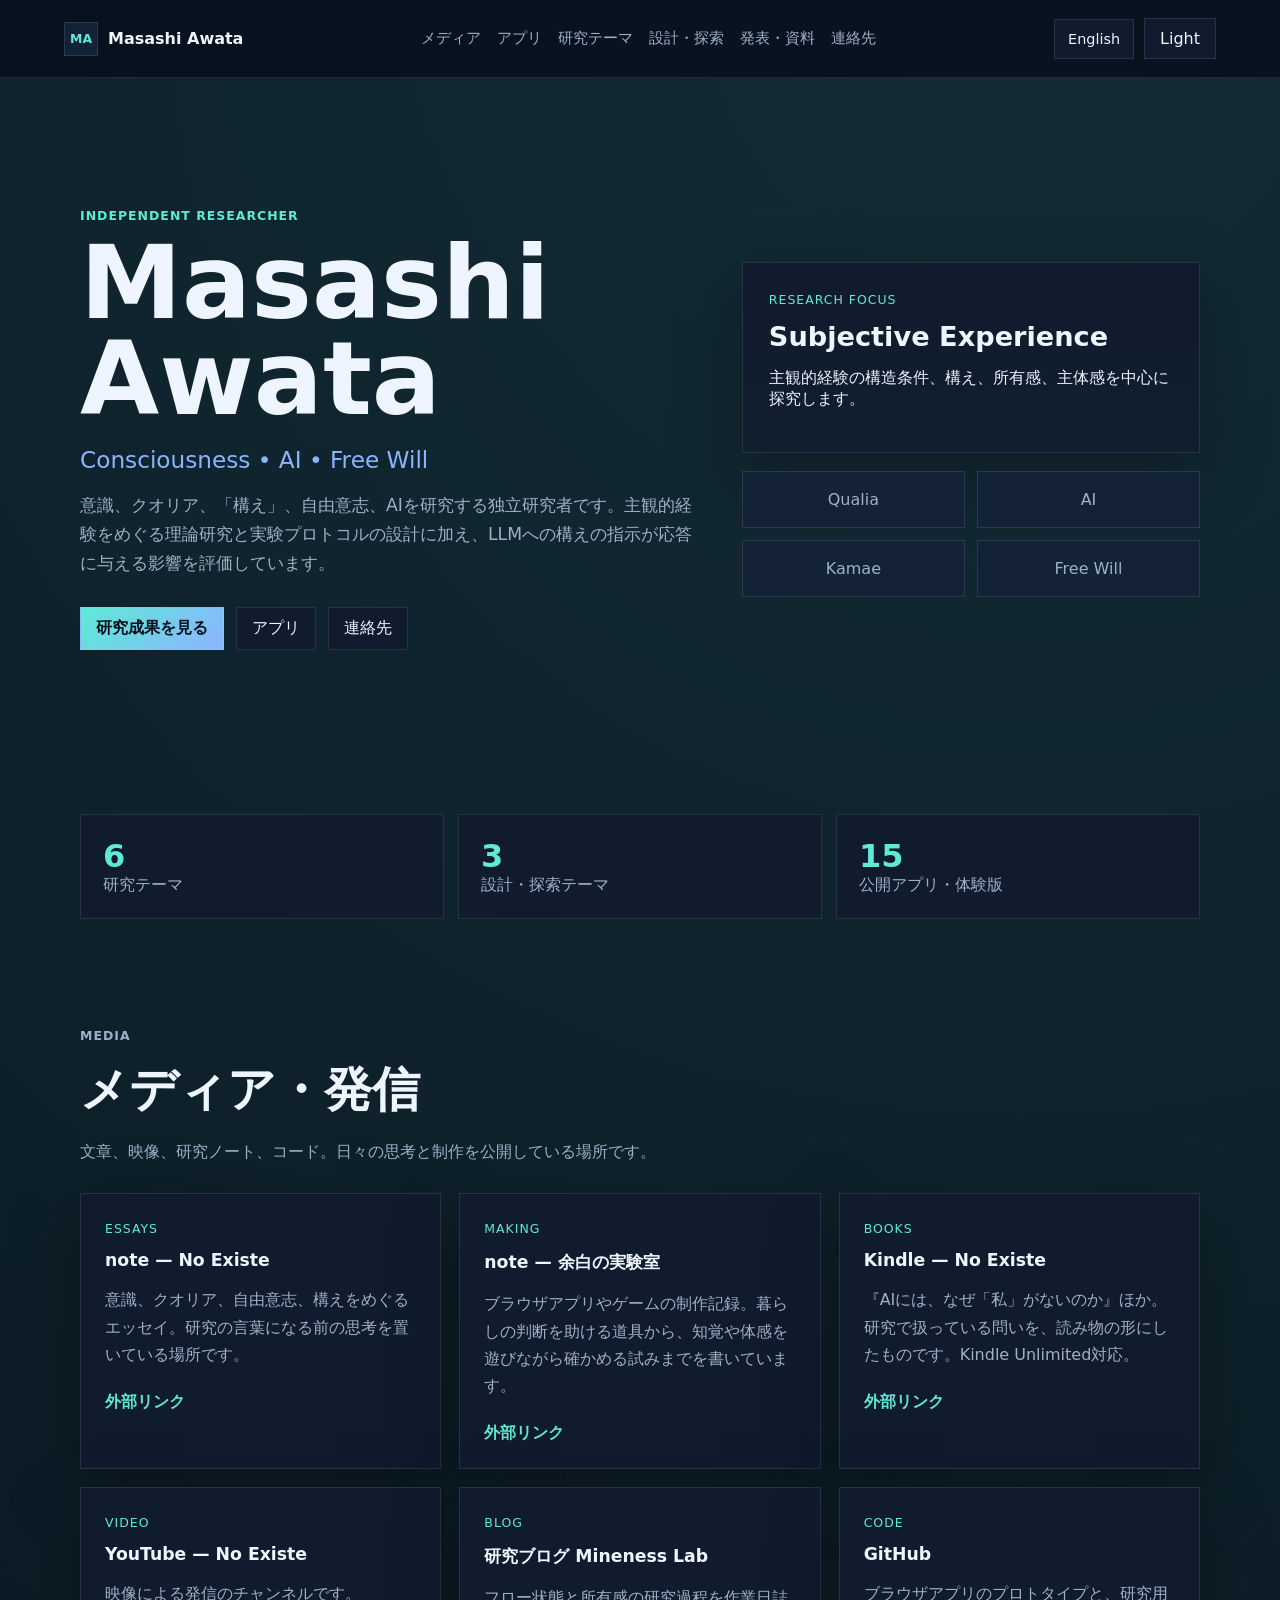
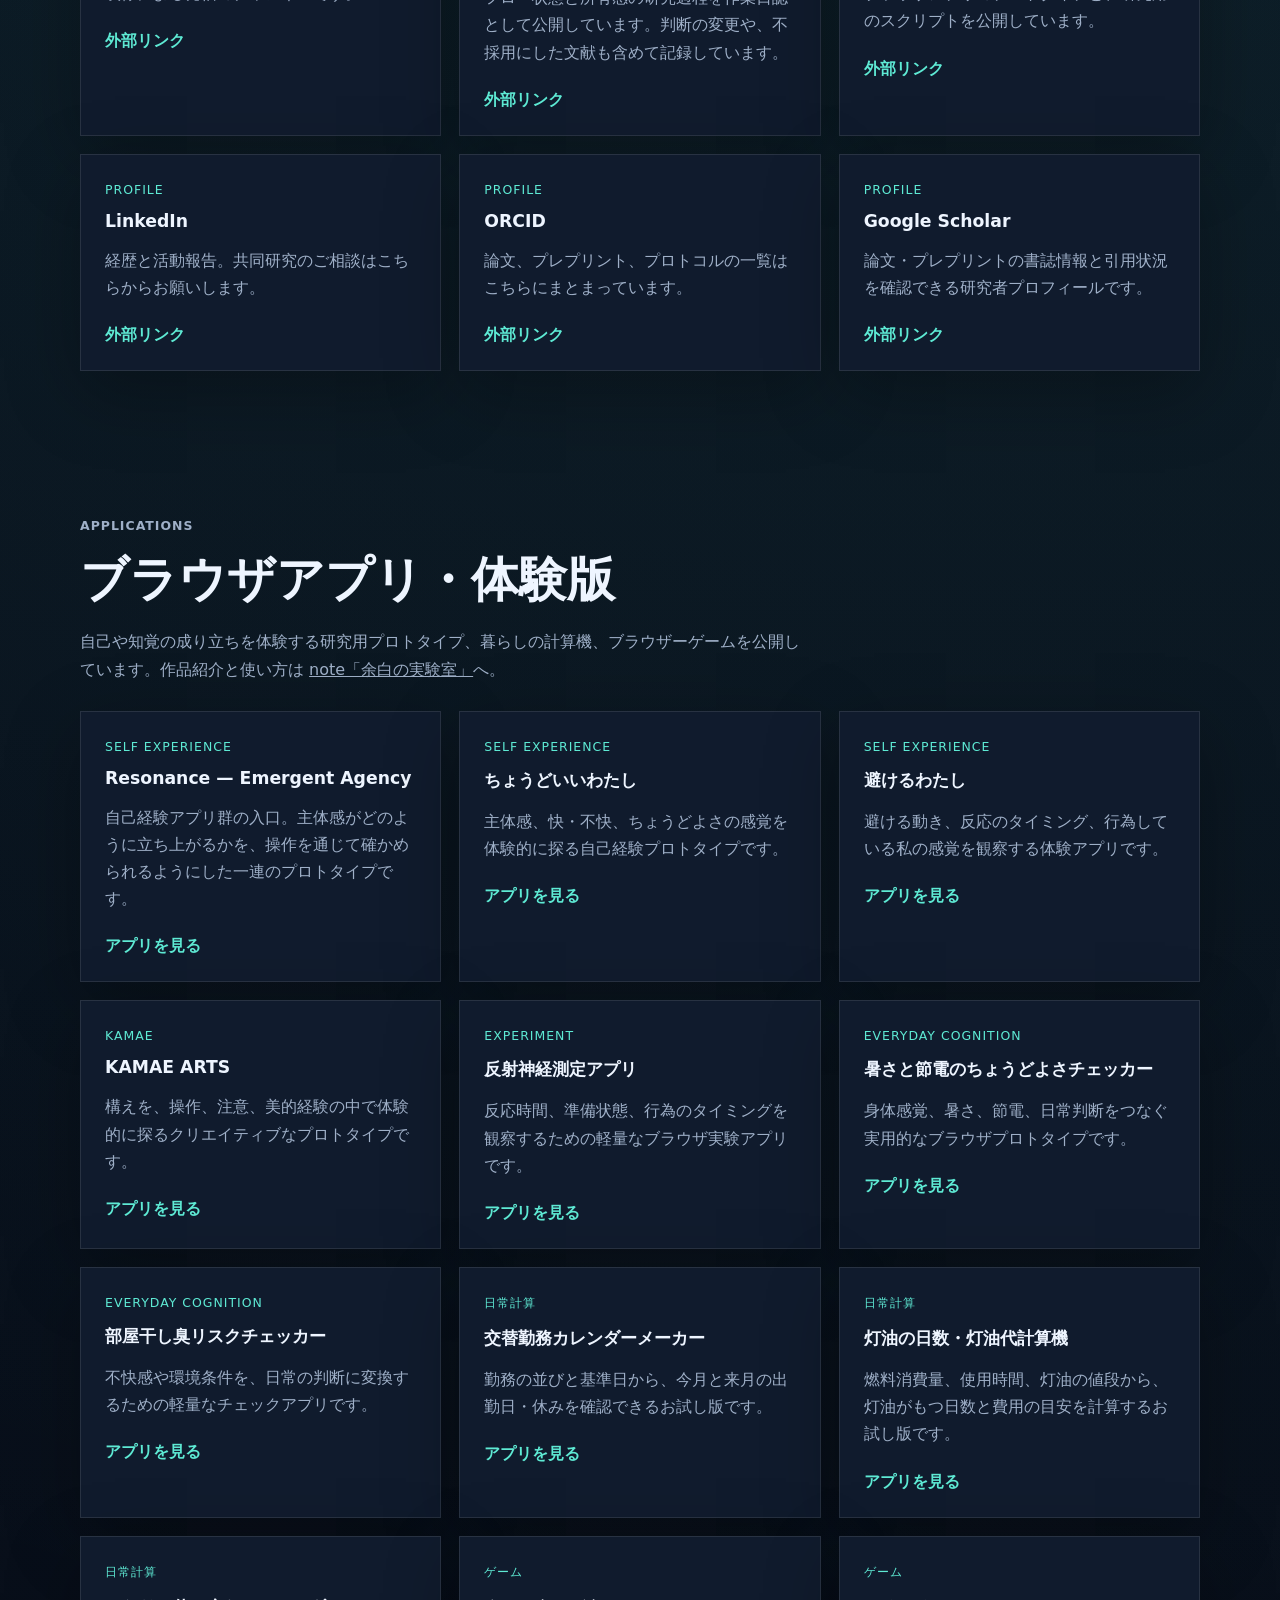
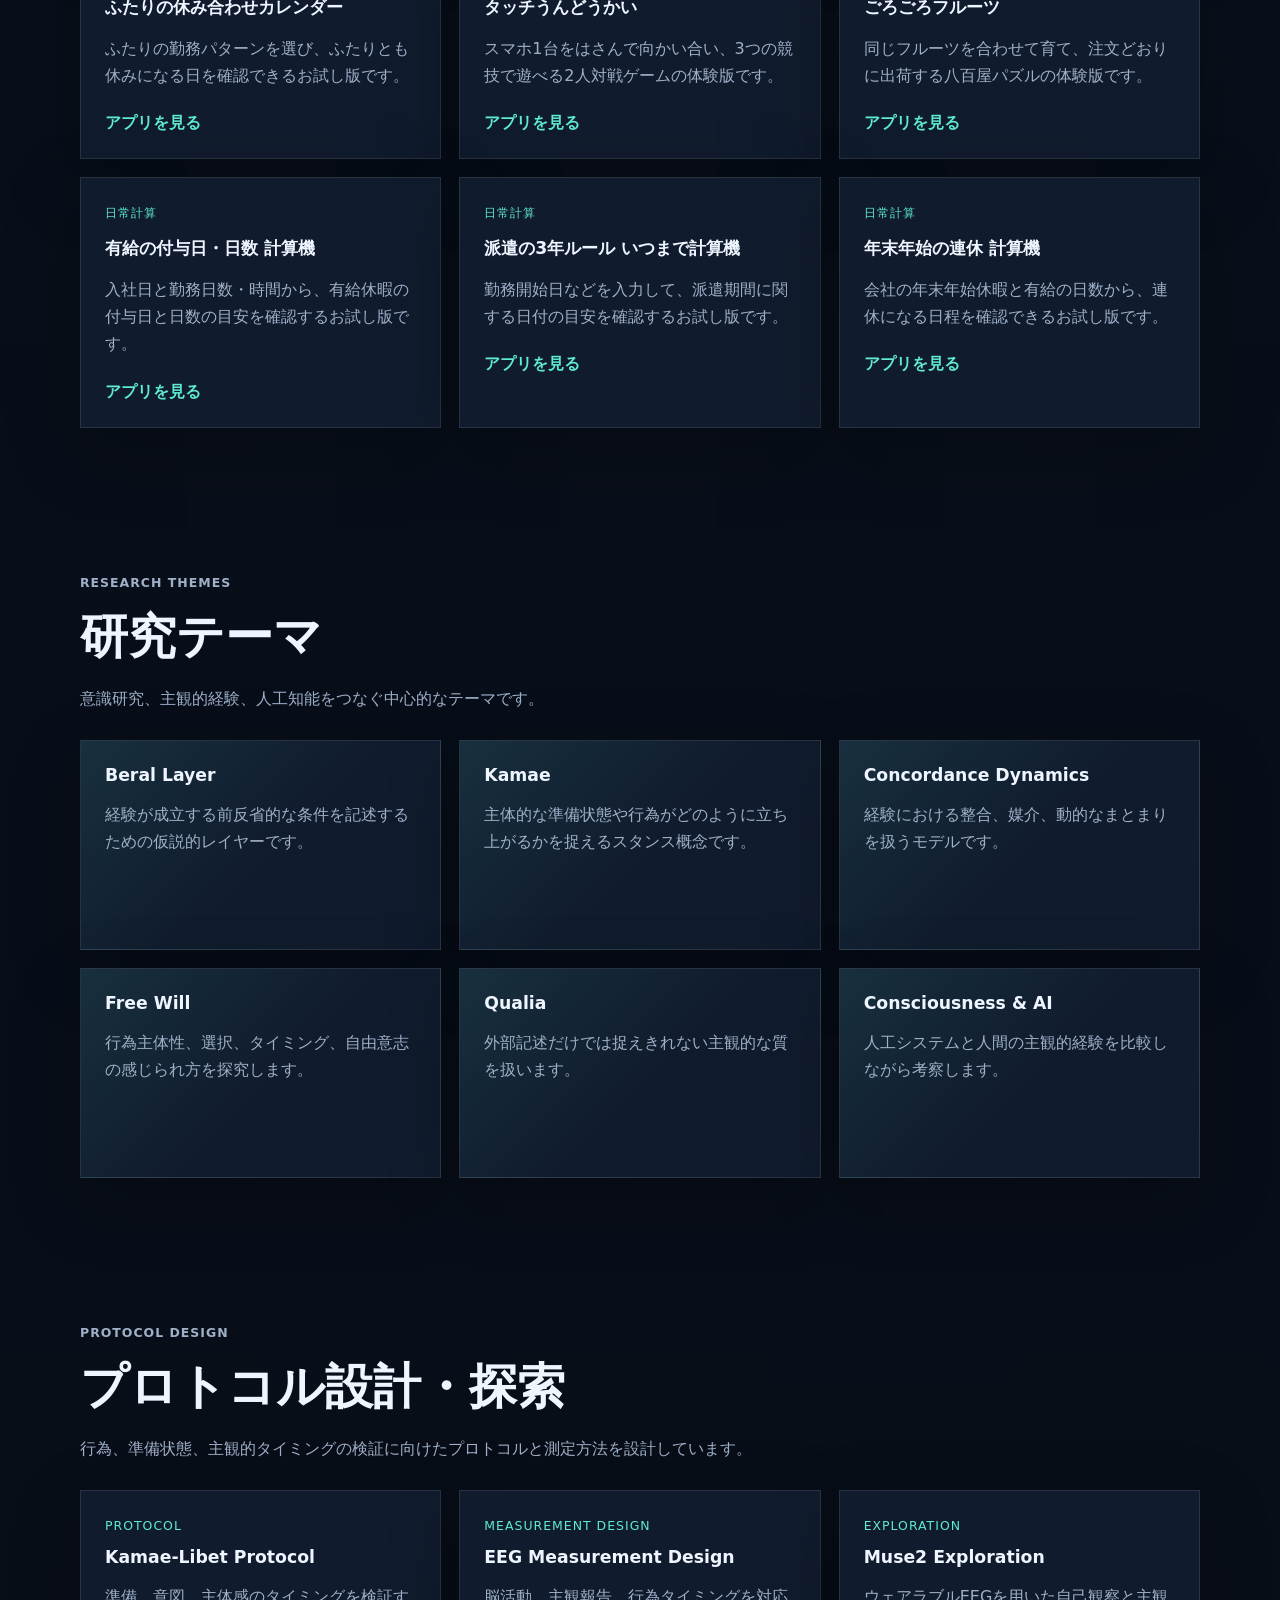
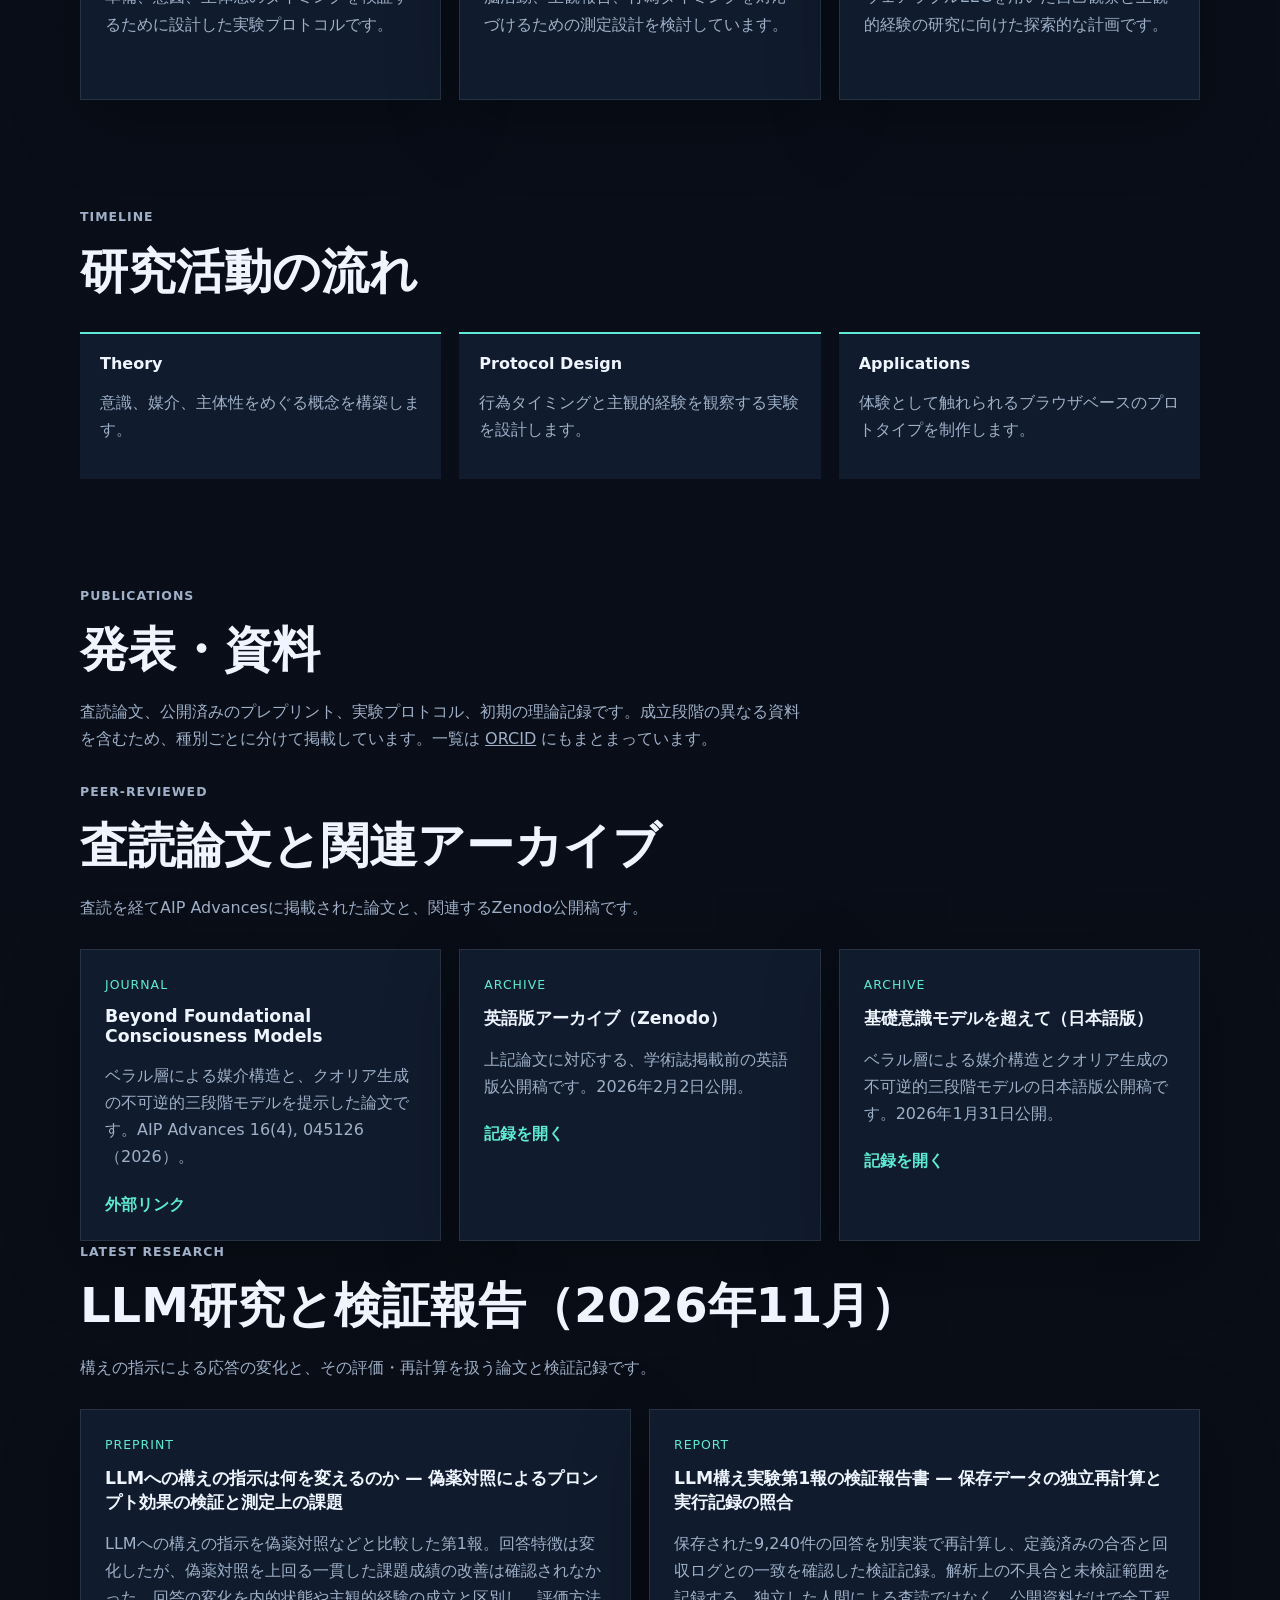
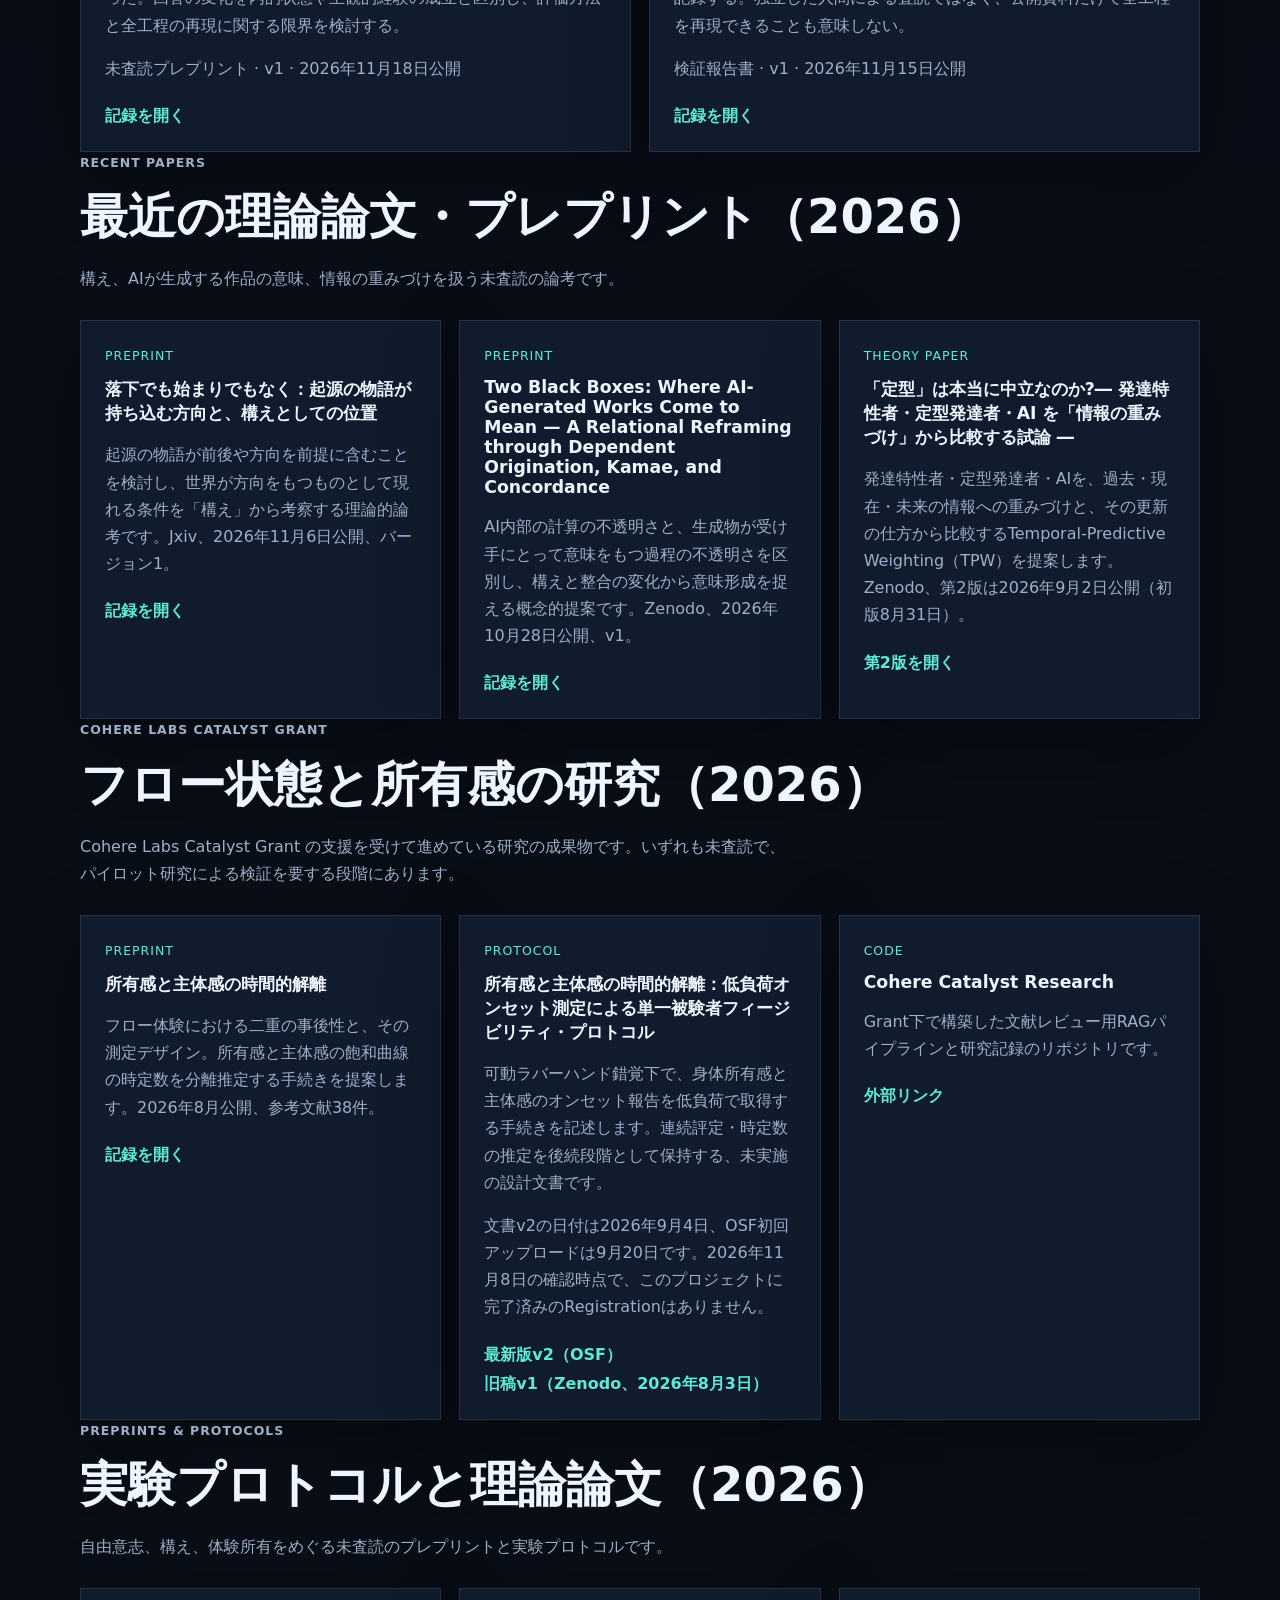
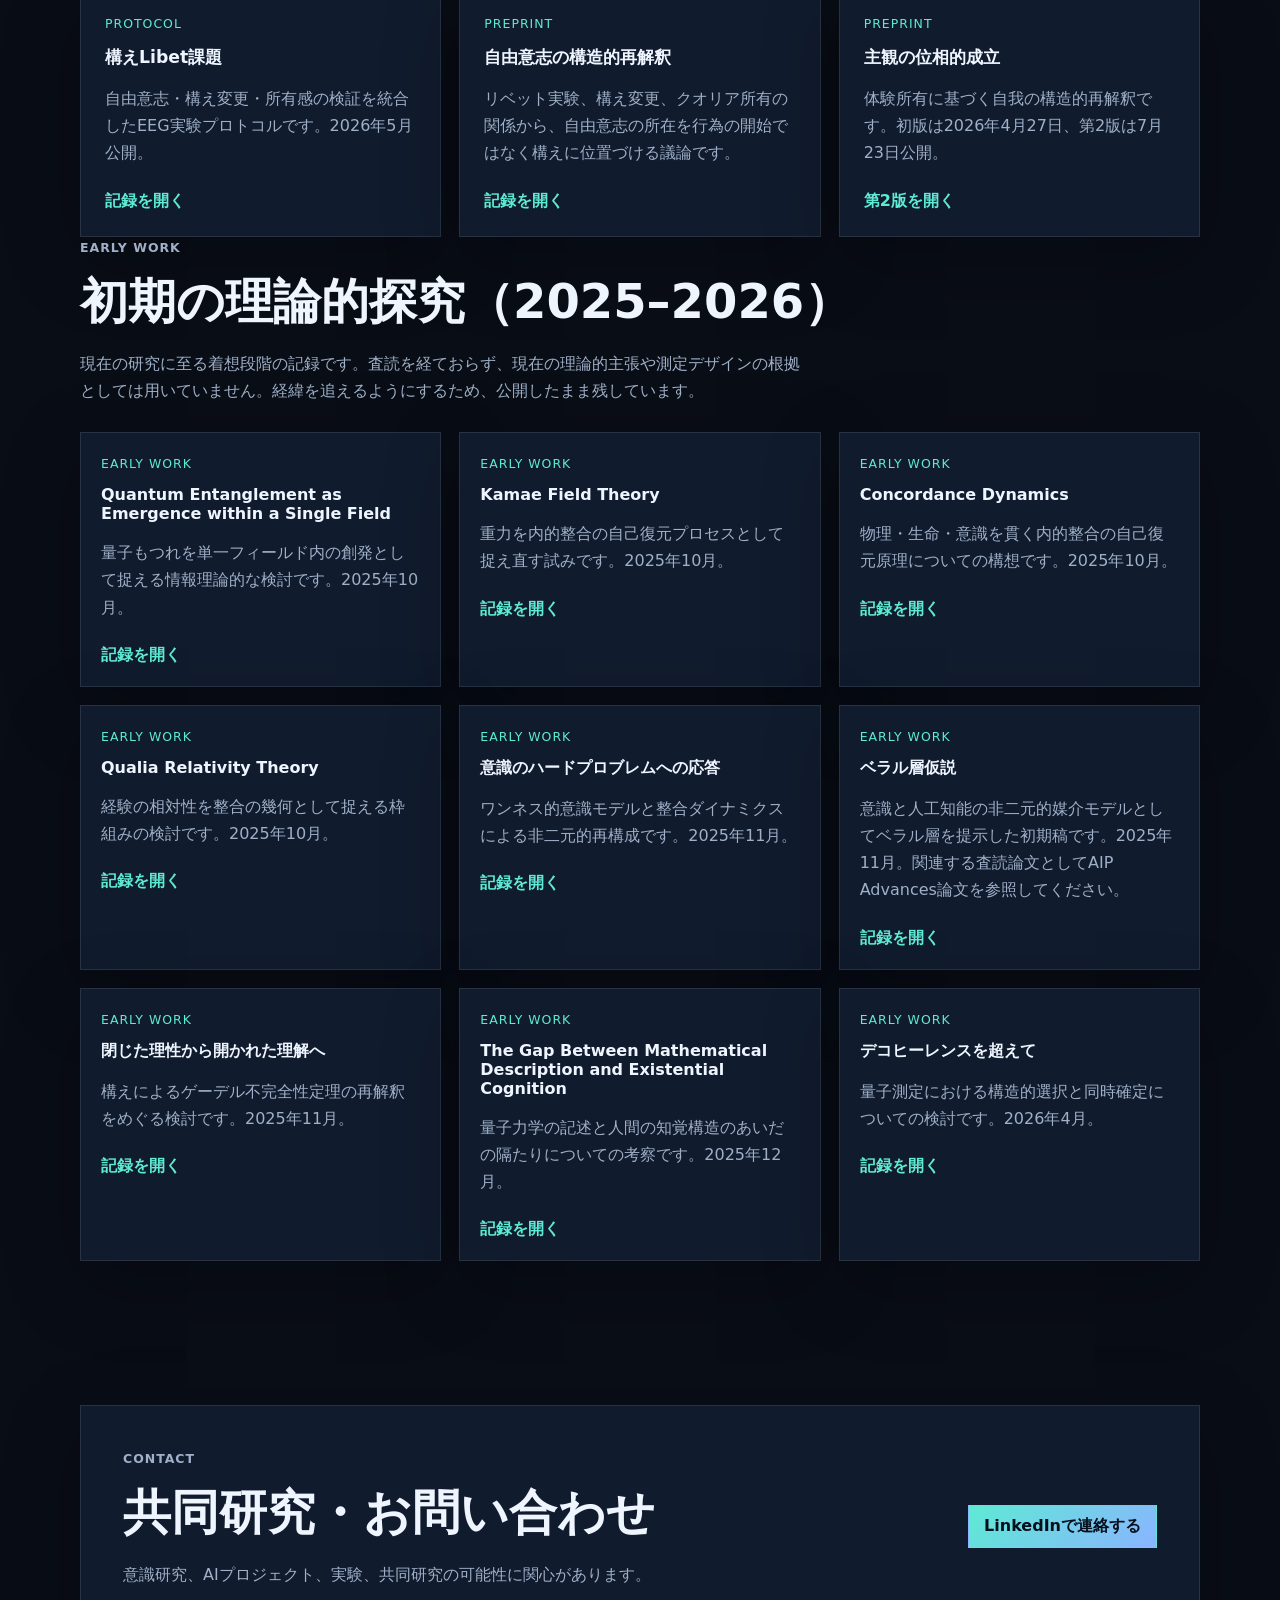
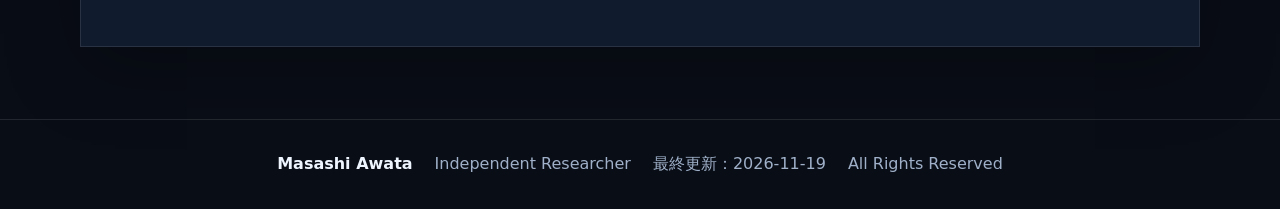
==== commit 52c174c8: "Update bilingual research portfolio from ORCID, Scholar, and note Add current LLM study and verifica" ====
--- a/ja.html
+++ b/ja.html
@@ -1,323 +1,383 @@
-<!DOCTYPE html>
-<html lang="ja">
-<head>
-  <meta charset="UTF-8">
-  <meta name="viewport" content="width=device-width, initial-scale=1.0">
-  <title>粟田正志 | 独立研究者</title>
-  <meta name="description" content="意識、クオリア、自由意志、主観的経験、人工知能について、理論、実験、ソフトウェアプロトタイプを通じて探究する独立研究者のポートフォリオです。">
-  <meta name="theme-color" content="#09111f">
-  <meta property="og:title" content="粟田正志 | 独立研究者">
-  <meta property="og:description" content="意識、クオリア、自由意志、主観的経験、AI研究のポートフォリオ。">
-  <meta property="og:type" content="website">
-  <link rel="alternate" hreflang="en" href="index.html">
-  <link rel="stylesheet" href="styles.css">
-</head>
-<body>
-  <header class="site-header">
-    <a class="brand" href="#top" aria-label="粟田正志 ホーム">
-      <span class="brand-mark">MA</span>
-      <span>Masashi Awata</span>
-    </a>
-    <nav class="site-nav" aria-label="主要ナビゲーション">
-      <a href="#media">メディア</a>
-      <a href="#applications">アプリ</a>
-      <a href="#themes">研究テーマ</a>
-      <a href="#experiments">実験</a>
-      <a href="#publications">発表・資料</a>
-      <a href="#contact">連絡先</a>
-    </nav>
-    <div class="header-actions">
-      <a class="language-switch" href="index.html">English</a>
-      <button class="theme-toggle" type="button" aria-label="ライトテーマとダークテーマを切り替える">Light</button>
-    </div>
-  </header>
-
-  <main id="top">
-    <section class="hero section">
-      <div class="hero-content">
-        <p class="eyebrow">Independent Researcher</p>
-        <h1>Masashi Awata</h1>
-        <p class="hero-subtitle">Consciousness • AI • Free Will</p>
-        <p class="hero-copy">
-          意識、クオリア、自由意志、主観的経験、人工知能について、理論、実験、ソフトウェアプロトタイプを通じて探究する独立研究者です。
-        </p>
-        <div class="hero-actions">
-          <a class="button primary" href="#media">メディア</a>
-          <a class="button" href="#applications">アプリ</a>
-          <a class="button" href="#contact">連絡先</a>
-        </div>
-      </div>
-      <div class="hero-panel" aria-label="研究概要">
-        <div class="signal-card">
-          <span class="signal-label">Research Focus</span>
-          <strong>Subjective Experience</strong>
-          <p>理論モデル、実験プロトコル、AI時代のプロトタイプをつなぎ、主観的経験を探究します。</p>
-        </div>
-        <div class="orbital">
-          <span>Qualia</span>
-          <span>AI</span>
-          <span>Kamae</span>
-          <span>Free Will</span>
-        </div>
-      </div>
-    </section>
-
-    <section class="stats section compact" aria-label="研究統計">
-      <div class="stat">
-        <strong>6</strong>
-        <span>研究テーマ</span>
-      </div>
-      <div class="stat">
-        <strong>3</strong>
-        <span>実験ライン</span>
-      </div>
-      <div class="stat">
-        <strong>JSON</strong>
-        <span>拡張可能なアプリ一覧</span>
-      </div>
-    </section>
-
-    <section id="media" class="section">
-      <div class="section-heading">
-        <p class="eyebrow">Media</p>
-        <h2>メディア・発信</h2>
-        <p>文章、映像、研究ノート、コード。日々の思考と制作を公開している場所です。</p>
-      </div>
-      <div class="grid three">
-        <article class="card">
-          <span class="card-tag">Essays</span>
-          <h3>note — No Existe</h3>
-          <p>意識、クオリア、自由意志、構えをめぐるエッセイ。研究の言葉になる前の思考を置いている場所です。</p>
-          <a href="https://note.com/pazeamor" target="_blank" rel="noopener" aria-label="note（No Existe）を開く">外部リンク</a>
-        </article>
-        <article class="card">
-          <span class="card-tag">Making</span>
-          <h3>note — 余白の実験室</h3>
-          <p>ブラウザアプリの制作記録。日常の判断や体感を、遊びながら確かめられる小さな道具にする試みを書いています。</p>
-          <a href="https://note.com/chodo_lab" target="_blank" rel="noopener" aria-label="note（余白の実験室）を開く">外部リンク</a>
-        </article>
-        <article class="card">
-          <span class="card-tag">Books</span>
-          <h3>Kindle — No Existe</h3>
-          <p>『AIには、なぜ「私」がないのか』ほか。研究で扱っている問いを、読み物の形にしたものです。Kindle Unlimited対応。</p>
-          <a href="https://www.amazon.co.jp/stores/author/B0G7CVFSM4" target="_blank" rel="noopener" aria-label="Amazon著者ページを開く">外部リンク</a>
-        </article>
-        <article class="card">
-          <span class="card-tag">Video</span>
-          <h3>YouTube — No Existe</h3>
-          <p>映像による発信のチャンネルです。</p>
-          <a href="https://www.youtube.com/channel/UC4oXK2KltY8tARrI6Ibn42Q" target="_blank" rel="noopener" aria-label="YouTubeチャンネルを開く">外部リンク</a>
-        </article>
-        <article class="card">
-          <span class="card-tag">Blog</span>
-          <h3>研究ブログ Mineness Lab</h3>
-          <p>フロー状態と所有感の研究過程を作業日誌として公開しています。判断の変更や、不採用にした文献も含めて記録しています。</p>
-          <a href="https://mineness.me/" target="_blank" rel="noopener" aria-label="研究ブログ Mineness Labを開く">外部リンク</a>
-        </article>
-        <article class="card">
-          <span class="card-tag">Code</span>
-          <h3>GitHub</h3>
-          <p>ブラウザアプリのプロトタイプと、研究用のスクリプトを公開しています。</p>
-          <a href="https://github.com/paz67416" target="_blank" rel="noopener" aria-label="GitHubを開く">外部リンク</a>
-        </article>
-        <article class="card">
-          <span class="card-tag">Profile</span>
-          <h3>LinkedIn</h3>
-          <p>経歴と活動報告。共同研究のご相談はこちらからお願いします。</p>
-          <a href="https://www.linkedin.com/in/masashi-awata-258450406/" target="_blank" rel="noopener" aria-label="LinkedInを開く">外部リンク</a>
-        </article>
-        <article class="card">
-          <span class="card-tag">Profile</span>
-          <h3>ORCID</h3>
-          <p>論文、プレプリント、プロトコルの一覧はこちらにまとまっています。</p>
-          <a href="https://orcid.org/0009-0002-1422-1560" target="_blank" rel="noopener" aria-label="ORCIDプロフィールを開く">外部リンク</a>
-        </article>
-      </div>
-    </section>
-
-    <section id="applications" class="section">
-      <div class="section-heading">
-        <p class="eyebrow">Applications</p>
-        <h2>ソフトウェア・プロトタイプ</h2>
-        <p>自己や知覚の成り立ちを、読むのではなく触れて確かめられるようにしたブラウザアプリです。</p>
-      </div>
-      <div id="apps-grid" class="grid three" aria-live="polite"></div>
-    </section>
-
-    <section id="themes" class="section">
-      <div class="section-heading">
-        <p class="eyebrow">Research Themes</p>
-        <h2>研究テーマ</h2>
-        <p>意識研究、主観的経験、人工知能をつなぐ中心的なテーマです。</p>
-      </div>
-      <div class="grid three">
-        <article class="card visual"><h3>Beral Layer</h3><p>経験が成立する前反省的な条件を記述するための仮説的レイヤーです。</p></article>
-        <article class="card visual"><h3>Kamae</h3><p>主体的な準備状態や行為がどのように立ち上がるかを捉えるスタンス概念です。</p></article>
-        <article class="card visual"><h3>Concordance Dynamics</h3><p>経験における整合、媒介、動的なまとまりを扱うモデルです。</p></article>
-        <article class="card visual"><h3>Free Will</h3><p>行為主体性、選択、タイミング、自由意志の感じられ方を探究します。</p></article>
-        <article class="card visual"><h3>Qualia</h3><p>外部記述だけでは捉えきれない主観的な質を扱います。</p></article>
-        <article class="card visual"><h3>Consciousness & AI</h3><p>人工システムと人間の主観的経験を比較しながら考察します。</p></article>
-      </div>
-    </section>
-
-    <section id="experiments" class="section">
-      <div class="section-heading">
-        <p class="eyebrow">Experiments</p>
-        <h2>実験・探索</h2>
-        <p>行為、準備状態、主観的タイミングを観察するための実験的取り組みです。</p>
-      </div>
-      <div class="grid three">
-        <article class="card">
-          <span class="card-tag">Protocol</span>
-          <h3>Kamae-Libet Protocol</h3>
-          <p>準備、意図、主体感のタイミングを探るための実験プロトコルです。</p>
-        </article>
-        <article class="card">
-          <span class="card-tag">Measurement</span>
-          <h3>EEG Experiments</h3>
-          <p>脳活動、主観報告、行為タイミングをつなぐ探索的な測定です。</p>
-        </article>
-        <article class="card">
-          <span class="card-tag">Prototype</span>
-          <h3>Muse2 Exploration</h3>
-          <p>ウェアラブルEEGを使い、自己観察と主観的経験を軽量に探る試みです。</p>
-        </article>
-      </div>
-    </section>
-
-    <section class="timeline section compact">
-      <div class="section-heading">
-        <p class="eyebrow">Timeline</p>
-        <h2>研究活動の流れ</h2>
-      </div>
-      <ol class="timeline-list">
-        <li><span>Theory</span><p>意識、媒介、主体性をめぐる概念を構築します。</p></li>
-        <li><span>Experiments</span><p>行為タイミングと主観的経験を観察する実験を設計します。</p></li>
-        <li><span>Applications</span><p>体験として触れられるブラウザベースのプロトタイプを制作します。</p></li>
-      </ol>
-    </section>
-
-    <section id="publications" class="section">
-      <div class="section-heading">
-        <p class="eyebrow">Publications</p>
-        <h2>発表・資料</h2>
-        <p>査読論文、公開済みのプレプリント、実験プロトコル、初期の理論記録です。成立段階の異なる資料を含むため、種別ごとに分けて掲載しています。一覧は <a href="https://orcid.org/0009-0002-1422-1560" target="_blank" rel="noopener">ORCID</a> にもまとまっています。</p>
-      </div>
-
-      <div class="section-heading">
-        <p class="eyebrow">Peer-reviewed</p>
-        <h2>査読論文</h2>
-        <p>査読を経て学術誌に掲載された論文です。</p>
-      </div>
-      <div class="grid three">
-        <article class="card">
-          <span class="card-tag">Journal</span>
-          <h3>Beyond Foundational Consciousness Models</h3>
-          <p>ベラル層による媒介構造と、クオリア生成の不可逆的三段階モデルを提示した論文です。AIP Advances 16, 045126（2026）。</p>
-          <a href="https://doi.org/10.1063/5.0325944" target="_blank" rel="noopener" aria-label="AIP Advances論文を開く">外部リンク</a>
-        </article>
-        <article class="card">
-          <span class="card-tag">Archive</span>
-          <h3>英語版アーカイブ（Zenodo）</h3>
-          <p>上記論文のZenodoアーカイブ版です。2026年2月公開。</p>
-          <a href="https://doi.org/10.5281/zenodo.18456131" target="_blank" rel="noopener" aria-label="英語版アーカイブを開く">記録を開く</a>
-        </article>
-        <article class="card">
-          <span class="card-tag">Archive</span>
-          <h3>基礎意識モデルを超えて（日本語版）</h3>
-          <p>ベラル層による媒介構造とクオリア生成の不可逆的三段階モデル。2026年1月公開。</p>
-          <a href="https://doi.org/10.5281/zenodo.18442058" target="_blank" rel="noopener" aria-label="日本語版アーカイブを開く">記録を開く</a>
-        </article>
-      </div>
-
-      <div class="section-heading">
-        <p class="eyebrow">Cohere Labs Catalyst Grant</p>
-        <h2>フロー状態と所有感の研究（2026）</h2>
-        <p>Cohere Labs Catalyst Grant の支援を受けて進めている研究の成果物です。いずれも未査読で、パイロット研究による検証を要する段階にあります。</p>
-      </div>
-      <div class="grid three">
-        <article class="card">
-          <span class="card-tag">Preprint</span>
-          <h3>所有感と主体感の時間的解離</h3>
-          <p>フロー体験における二重の事後性と、その測定デザイン。所有感と主体感の飽和曲線の時定数を分離推定する手続きを提案します。2026年8月公開、参考文献38件。</p>
-          <a href="https://doi.org/10.5281/zenodo.21771960" target="_blank" rel="noopener" aria-label="理論論文の記録を開く">記録を開く</a>
-        </article>
-        <article class="card">
-          <span class="card-tag">Protocol</span>
-          <h3>所有感・主体感の時定数分離</h3>
-          <p>上記デザインの実行可能性を確認するための、単一被験者パイロットの設計文書です。事前登録ではなく、未実施の設計文書です。</p>
-          <a href="https://doi.org/10.5281/zenodo.21773007" target="_blank" rel="noopener" aria-label="パイロット・プロトコルの記録を開く">記録を開く</a>
-        </article>
-        <article class="card">
-          <span class="card-tag">Code</span>
-          <h3>Cohere Catalyst Research</h3>
-          <p>Grant下で構築した文献レビュー用RAGパイプラインと研究記録のリポジトリです。</p>
-          <a href="https://github.com/paz67416/cohere-catalyst-research" target="_blank" rel="noopener" aria-label="GitHubリポジトリを開く">外部リンク</a>
-        </article>
-      </div>
-
-      <div class="section-heading">
-        <p class="eyebrow">Preprints &amp; Protocols</p>
-        <h2>実験プロトコルと理論論文（2026）</h2>
-        <p>自由意志、構え、体験所有をめぐる未査読のプレプリントと実験プロトコルです。</p>
-      </div>
-      <div class="grid three">
-        <article class="card">
-          <span class="card-tag">Protocol</span>
-          <h3>構えLibet課題</h3>
-          <p>自由意志・構え変更・所有感の検証を統合したEEG実験プロトコルです。2026年5月公開。</p>
-          <a href="https://doi.org/10.5281/zenodo.20116370" target="_blank" rel="noopener" aria-label="構えLibet課題の記録を開く">記録を開く</a>
-        </article>
-        <article class="card">
-          <span class="card-tag">Preprint</span>
-          <h3>自由意志の構造的再解釈</h3>
-          <p>リベット実験、構え変更、クオリア所有の関係から、自由意志の所在を行為の開始ではなく構えに位置づける議論です。</p>
-          <a href="https://doi.org/10.5281/zenodo.20117374" target="_blank" rel="noopener" aria-label="自由意志の構造的再解釈の記録を開く">記録を開く</a>
-        </article>
-        <article class="card">
-          <span class="card-tag">Preprint</span>
-          <h3>主観の位相的成立</h3>
-          <p>体験所有に基づく自我の構造的再解釈です。2026年4月公開。</p>
-          <a href="https://doi.org/10.5281/zenodo.19795126" target="_blank" rel="noopener" aria-label="主観の位相的成立の記録を開く">記録を開く</a>
-        </article>
-      </div>
-
-      <div class="section-heading">
-        <p class="eyebrow">Early Work</p>
-        <h2>初期の理論的探究（2025–2026）</h2>
-        <p>現在の研究に至る着想段階の記録です。査読を経ておらず、現在の理論的主張や測定デザインの根拠としては用いていません。経緯を追えるようにするため、公開したまま残しています。</p>
-      </div>
-      <div class="grid three publication-list">
-        <article class="card compact-card"><span class="card-tag">Early Work</span><h3>Quantum Entanglement as Emergence within a Single Field</h3><p>量子もつれを単一フィールド内の創発として捉える情報理論的な検討です。2025年10月。</p><a href="https://zenodo.org/records/17296909" target="_blank" rel="noopener">記録を開く</a></article>
-        <article class="card compact-card"><span class="card-tag">Early Work</span><h3>Kamae Field Theory</h3><p>重力を内的整合の自己復元プロセスとして捉え直す試みです。2025年10月。</p><a href="https://zenodo.org/records/17297077" target="_blank" rel="noopener">記録を開く</a></article>
-        <article class="card compact-card"><span class="card-tag">Early Work</span><h3>Concordance Dynamics</h3><p>物理・生命・意識を貫く内的整合の自己復元原理についての構想です。2025年10月。</p><a href="https://zenodo.org/records/17298269" target="_blank" rel="noopener">記録を開く</a></article>
-        <article class="card compact-card"><span class="card-tag">Early Work</span><h3>Qualia Relativity Theory</h3><p>経験の相対性を整合の幾何として捉える枠組みの検討です。2025年10月。</p><a href="https://zenodo.org/records/17335149" target="_blank" rel="noopener">記録を開く</a></article>
-        <article class="card compact-card"><span class="card-tag">Early Work</span><h3>意識のハードプロブレムへの応答</h3><p>ワンネス的意識モデルと整合ダイナミクスによる非二元的再構成です。2025年11月。</p><a href="https://zenodo.org/records/17496031" target="_blank" rel="noopener">記録を開く</a></article>
-        <article class="card compact-card"><span class="card-tag">Early Work</span><h3>ベラル層仮説</h3><p>意識と人工知能の非二元的媒介モデルとしてベラル層を提示した初期稿です。2025年11月。査読版はAIP Advances論文を参照してください。</p><a href="https://zenodo.org/records/17502454" target="_blank" rel="noopener">記録を開く</a></article>
-        <article class="card compact-card"><span class="card-tag">Early Work</span><h3>閉じた理性から開かれた理解へ</h3><p>構えによるゲーデル不完全性定理の再解釈をめぐる検討です。2025年11月。</p><a href="https://zenodo.org/records/17580351" target="_blank" rel="noopener">記録を開く</a></article>
-        <article class="card compact-card"><span class="card-tag">Early Work</span><h3>The Gap Between Mathematical Description and Existential Cognition</h3><p>量子力学の記述と人間の知覚構造のあいだの隔たりについての考察です。2025年12月。</p><a href="https://zenodo.org/records/18054406" target="_blank" rel="noopener">記録を開く</a></article>
-        <article class="card compact-card"><span class="card-tag">Early Work</span><h3>デコヒーレンスを超えて</h3><p>量子測定における構造的選択と同時確定についての検討です。2026年4月。</p><a href="https://zenodo.org/records/19880433" target="_blank" rel="noopener">記録を開く</a></article>
-      </div>
-    </section>
-
-    <section id="contact" class="section">
-      <div class="contact-card">
-        <div>
-          <p class="eyebrow">Contact</p>
-          <h2>共同研究・お問い合わせ</h2>
-          <p>意識研究、AIプロジェクト、実験、共同研究の可能性に関心があります。</p>
-        </div>
-        <a class="button primary" href="https://www.linkedin.com/in/masashi-awata-258450406/" target="_blank" rel="noopener">LinkedInで連絡する</a>
-      </div>
-    </section>
-  </main>
-
-  <footer class="site-footer">
-    <strong>Masashi Awata</strong>
-    <span>Independent Researcher</span>
-    <span>All Rights Reserved</span>
-  </footer>
-
-  <script src="script.js"></script>
-</body>
-</html>
+<!DOCTYPE html>
+<html lang="ja">
+<head>
+  <meta charset="UTF-8">
+  <meta name="viewport" content="width=device-width, initial-scale=1.0">
+  <title>粟田正志 | 独立研究者</title>
+  <meta name="description" content="意識、クオリア、構え、自由意志、AIを研究する独立研究者・粟田正志のポートフォリオ。理論研究、実験プロトコルの設計、LLMのプロンプト評価に取り組んでいます。">
+  <meta name="theme-color" content="#09111f">
+  <meta property="og:title" content="粟田正志 | 独立研究者">
+  <meta property="og:description" content="意識、クオリア、構え、自由意志、AIをめぐる理論研究、実験プロトコルの設計、LLMのプロンプト評価。">
+  <meta property="og:type" content="website">
+  <meta property="og:url" content="https://paz67416.github.io/research-portfolio/ja.html">
+  <link rel="canonical" href="https://paz67416.github.io/research-portfolio/ja.html">
+  <link rel="alternate" hreflang="en" href="index.html">
+  <link rel="stylesheet" href="styles.css">
+</head>
+<body>
+  <header class="site-header">
+    <a class="brand" href="#top" aria-label="粟田正志 ホーム">
+      <span class="brand-mark">MA</span>
+      <span>Masashi Awata</span>
+    </a>
+    <nav class="site-nav" aria-label="主要ナビゲーション">
+      <a href="#media">メディア</a>
+      <a href="#applications">アプリ</a>
+      <a href="#themes">研究テーマ</a>
+      <a href="#experiments">設計・探索</a>
+      <a href="#publications">発表・資料</a>
+      <a href="#contact">連絡先</a>
+    </nav>
+    <div class="header-actions">
+      <a class="language-switch" href="index.html">English</a>
+      <button class="theme-toggle" type="button" aria-label="ライトテーマとダークテーマを切り替える">Light</button>
+    </div>
+  </header>
+
+  <main id="top">
+    <section class="hero section">
+      <div class="hero-content">
+        <p class="eyebrow">Independent Researcher</p>
+        <h1>Masashi Awata</h1>
+        <p class="hero-subtitle">Consciousness • AI • Free Will</p>
+        <p class="hero-copy">
+          意識、クオリア、「構え」、自由意志、AIを研究する独立研究者です。主観的経験をめぐる理論研究と実験プロトコルの設計に加え、LLMへの構えの指示が応答に与える影響を評価しています。
+        </p>
+        <div class="hero-actions">
+          <a class="button primary" href="#publications">研究成果を見る</a>
+          <a class="button" href="#applications">アプリ</a>
+          <a class="button" href="#contact">連絡先</a>
+        </div>
+      </div>
+      <div class="hero-panel" aria-label="研究概要">
+        <div class="signal-card">
+          <span class="signal-label">Research Focus</span>
+          <strong>Subjective Experience</strong>
+          <p>主観的経験の構造条件、構え、所有感、主体感を中心に探究します。</p>
+        </div>
+        <div class="orbital">
+          <span>Qualia</span>
+          <span>AI</span>
+          <span>Kamae</span>
+          <span>Free Will</span>
+        </div>
+      </div>
+    </section>
+
+    <section class="stats section compact" aria-label="研究統計">
+      <div class="stat">
+        <strong>6</strong>
+        <span>研究テーマ</span>
+      </div>
+      <div class="stat">
+        <strong>3</strong>
+        <span>設計・探索テーマ</span>
+      </div>
+      <div class="stat">
+        <strong>15</strong>
+        <span>公開アプリ・体験版</span>
+      </div>
+    </section>
+
+    <section id="media" class="section">
+      <div class="section-heading">
+        <p class="eyebrow">Media</p>
+        <h2>メディア・発信</h2>
+        <p>文章、映像、研究ノート、コード。日々の思考と制作を公開している場所です。</p>
+      </div>
+      <div class="grid three">
+        <article class="card">
+          <span class="card-tag">Essays</span>
+          <h3>note — No Existe</h3>
+          <p>意識、クオリア、自由意志、構えをめぐるエッセイ。研究の言葉になる前の思考を置いている場所です。</p>
+          <a href="https://note.com/pazeamor" target="_blank" rel="noopener" aria-label="note（No Existe）を開く">外部リンク</a>
+        </article>
+        <article class="card">
+          <span class="card-tag">Making</span>
+          <h3>note — 余白の実験室</h3>
+          <p>ブラウザアプリやゲームの制作記録。暮らしの判断を助ける道具から、知覚や体感を遊びながら確かめる試みまでを書いています。</p>
+          <a href="https://note.com/chodo_lab" target="_blank" rel="noopener" aria-label="note（余白の実験室）を開く">外部リンク</a>
+        </article>
+        <article class="card">
+          <span class="card-tag">Books</span>
+          <h3>Kindle — No Existe</h3>
+          <p>『AIには、なぜ「私」がないのか』ほか。研究で扱っている問いを、読み物の形にしたものです。Kindle Unlimited対応。</p>
+          <a href="https://www.amazon.co.jp/stores/author/B0G7CVFSM4" target="_blank" rel="noopener" aria-label="Amazon著者ページを開く">外部リンク</a>
+        </article>
+        <article class="card">
+          <span class="card-tag">Video</span>
+          <h3>YouTube — No Existe</h3>
+          <p>映像による発信のチャンネルです。</p>
+          <a href="https://www.youtube.com/channel/UC4oXK2KltY8tARrI6Ibn42Q" target="_blank" rel="noopener" aria-label="YouTubeチャンネルを開く">外部リンク</a>
+        </article>
+        <article class="card">
+          <span class="card-tag">Blog</span>
+          <h3>研究ブログ Mineness Lab</h3>
+          <p>フロー状態と所有感の研究過程を作業日誌として公開しています。判断の変更や、不採用にした文献も含めて記録しています。</p>
+          <a href="https://mineness.me/" target="_blank" rel="noopener" aria-label="研究ブログ Mineness Labを開く">外部リンク</a>
+        </article>
+        <article class="card">
+          <span class="card-tag">Code</span>
+          <h3>GitHub</h3>
+          <p>ブラウザアプリのプロトタイプと、研究用のスクリプトを公開しています。</p>
+          <a href="https://github.com/paz67416" target="_blank" rel="noopener" aria-label="GitHubを開く">外部リンク</a>
+        </article>
+        <article class="card">
+          <span class="card-tag">Profile</span>
+          <h3>LinkedIn</h3>
+          <p>経歴と活動報告。共同研究のご相談はこちらからお願いします。</p>
+          <a href="https://www.linkedin.com/in/masashi-awata-258450406/" target="_blank" rel="noopener" aria-label="LinkedInを開く">外部リンク</a>
+        </article>
+        <article class="card">
+          <span class="card-tag">Profile</span>
+          <h3>ORCID</h3>
+          <p>論文、プレプリント、プロトコルの一覧はこちらにまとまっています。</p>
+          <a href="https://orcid.org/0009-0002-1422-1560" target="_blank" rel="noopener" aria-label="ORCIDプロフィールを開く">外部リンク</a>
+        </article>
+        <article class="card">
+          <span class="card-tag">Profile</span>
+          <h3>Google Scholar</h3>
+          <p>論文・プレプリントの書誌情報と引用状況を確認できる研究者プロフィールです。</p>
+          <a href="https://scholar.google.com/citations?user=it7GiDsAAAAJ" target="_blank" rel="noopener" aria-label="Google Scholarプロフィールを開く">外部リンク</a>
+        </article>
+      </div>
+    </section>
+
+    <section id="applications" class="section">
+      <div class="section-heading">
+        <p class="eyebrow">Applications</p>
+        <h2>ブラウザアプリ・体験版</h2>
+        <p>自己や知覚の成り立ちを体験する研究用プロトタイプ、暮らしの計算機、ブラウザーゲームを公開しています。作品紹介と使い方は <a href="https://note.com/chodo_lab" target="_blank" rel="noopener">note「余白の実験室」</a>へ。</p>
+      </div>
+      <div id="apps-grid" class="grid three" aria-live="polite"></div>
+    </section>
+
+    <section id="themes" class="section">
+      <div class="section-heading">
+        <p class="eyebrow">Research Themes</p>
+        <h2>研究テーマ</h2>
+        <p>意識研究、主観的経験、人工知能をつなぐ中心的なテーマです。</p>
+      </div>
+      <div class="grid three">
+        <article class="card visual"><h3>Beral Layer</h3><p>経験が成立する前反省的な条件を記述するための仮説的レイヤーです。</p></article>
+        <article class="card visual"><h3>Kamae</h3><p>主体的な準備状態や行為がどのように立ち上がるかを捉えるスタンス概念です。</p></article>
+        <article class="card visual"><h3>Concordance Dynamics</h3><p>経験における整合、媒介、動的なまとまりを扱うモデルです。</p></article>
+        <article class="card visual"><h3>Free Will</h3><p>行為主体性、選択、タイミング、自由意志の感じられ方を探究します。</p></article>
+        <article class="card visual"><h3>Qualia</h3><p>外部記述だけでは捉えきれない主観的な質を扱います。</p></article>
+        <article class="card visual"><h3>Consciousness & AI</h3><p>人工システムと人間の主観的経験を比較しながら考察します。</p></article>
+      </div>
+    </section>
+
+    <section id="experiments" class="section">
+      <div class="section-heading">
+        <p class="eyebrow">Protocol Design</p>
+        <h2>プロトコル設計・探索</h2>
+        <p>行為、準備状態、主観的タイミングの検証に向けたプロトコルと測定方法を設計しています。</p>
+      </div>
+      <div class="grid three">
+        <article class="card">
+          <span class="card-tag">Protocol</span>
+          <h3>Kamae-Libet Protocol</h3>
+          <p>準備、意図、主体感のタイミングを検証するために設計した実験プロトコルです。</p>
+        </article>
+        <article class="card">
+          <span class="card-tag">Measurement Design</span>
+          <h3>EEG Measurement Design</h3>
+          <p>脳活動、主観報告、行為タイミングを対応づけるための測定設計を検討しています。</p>
+        </article>
+        <article class="card">
+          <span class="card-tag">Exploration</span>
+          <h3>Muse2 Exploration</h3>
+          <p>ウェアラブルEEGを用いた自己観察と主観的経験の研究に向けた探索的な計画です。</p>
+        </article>
+      </div>
+    </section>
+
+    <section class="timeline section compact">
+      <div class="section-heading">
+        <p class="eyebrow">Timeline</p>
+        <h2>研究活動の流れ</h2>
+      </div>
+      <ol class="timeline-list">
+        <li><span>Theory</span><p>意識、媒介、主体性をめぐる概念を構築します。</p></li>
+        <li><span>Protocol Design</span><p>行為タイミングと主観的経験を観察する実験を設計します。</p></li>
+        <li><span>Applications</span><p>体験として触れられるブラウザベースのプロトタイプを制作します。</p></li>
+      </ol>
+    </section>
+
+    <section id="publications" class="section">
+      <div class="section-heading">
+        <p class="eyebrow">Publications</p>
+        <h2>発表・資料</h2>
+        <p>査読論文、公開済みのプレプリント、実験プロトコル、初期の理論記録です。成立段階の異なる資料を含むため、種別ごとに分けて掲載しています。一覧は <a href="https://orcid.org/0009-0002-1422-1560" target="_blank" rel="noopener">ORCID</a> にもまとまっています。</p>
+      </div>
+
+      <div class="section-heading">
+        <p class="eyebrow">Peer-reviewed</p>
+        <h2>査読論文と関連アーカイブ</h2>
+        <p>査読を経てAIP Advancesに掲載された論文と、関連するZenodo公開稿です。</p>
+      </div>
+      <div class="grid three">
+        <article class="card">
+          <span class="card-tag">Journal</span>
+          <h3>Beyond Foundational Consciousness Models</h3>
+          <p>ベラル層による媒介構造と、クオリア生成の不可逆的三段階モデルを提示した論文です。AIP Advances 16(4), 045126（2026）。</p>
+          <a href="https://doi.org/10.1063/5.0325944" target="_blank" rel="noopener" aria-label="AIP Advances論文を開く">外部リンク</a>
+        </article>
+        <article class="card">
+          <span class="card-tag">Archive</span>
+          <h3>英語版アーカイブ（Zenodo）</h3>
+          <p>上記論文に対応する、学術誌掲載前の英語版公開稿です。2026年2月2日公開。</p>
+          <a href="https://doi.org/10.5281/zenodo.18456131" target="_blank" rel="noopener" aria-label="英語版アーカイブを開く">記録を開く</a>
+        </article>
+        <article class="card">
+          <span class="card-tag">Archive</span>
+          <h3>基礎意識モデルを超えて（日本語版）</h3>
+          <p>ベラル層による媒介構造とクオリア生成の不可逆的三段階モデルの日本語版公開稿です。2026年1月31日公開。</p>
+          <a href="https://doi.org/10.5281/zenodo.18442058" target="_blank" rel="noopener" aria-label="日本語版アーカイブを開く">記録を開く</a>
+        </article>
+      </div>
+
+      <div class="section-heading" id="latest-research">
+        <p class="eyebrow">Latest Research</p>
+        <h2>LLM研究と検証報告（2026年11月）</h2>
+        <p>構えの指示による応答の変化と、その評価・再計算を扱う論文と検証記録です。</p>
+      </div>
+      <div class="grid two">
+        <article class="card">
+          <span class="card-tag">Preprint</span>
+          <h3>LLMへの構えの指示は何を変えるのか — 偽薬対照によるプロンプト効果の検証と測定上の課題</h3>
+          <p>LLMへの構えの指示を偽薬対照などと比較した第1報。回答特徴は変化したが、偽薬対照を上回る一貫した課題成績の改善は確認されなかった。回答の変化を内的状態や主観的経験の成立と区別し、評価方法と全工程の再現に関する限界を検討する。</p>
+          <p>未査読プレプリント · v1 · 2026年11月18日公開</p>
+          <a href="https://doi.org/10.5281/zenodo.24344070" target="_blank" rel="noopener">記録を開く</a>
+        </article>
+        <article class="card">
+          <span class="card-tag">Report</span>
+          <h3>LLM構え実験第1報の検証報告書 — 保存データの独立再計算と実行記録の照合</h3>
+          <p>保存された9,240件の回答を別実装で再計算し、定義済みの合否と回収ログとの一致を確認した検証記録。解析上の不具合と未検証範囲を記録する。独立した人間による査読ではなく、公開資料だけで全工程を再現できることも意味しない。</p>
+          <p>検証報告書 · v1 · 2026年11月15日公開</p>
+          <a href="https://doi.org/10.5281/zenodo.24247357" target="_blank" rel="noopener">記録を開く</a>
+        </article>
+      </div>
+
+      <div class="section-heading">
+        <p class="eyebrow">Recent Papers</p>
+        <h2>最近の理論論文・プレプリント（2026）</h2>
+        <p>構え、AIが生成する作品の意味、情報の重みづけを扱う未査読の論考です。</p>
+      </div>
+      <div class="grid three">
+        <article class="card">
+          <span class="card-tag">Preprint</span>
+          <h3>落下でも始まりでもなく：起源の物語が持ち込む方向と、構えとしての位置</h3>
+          <p>起源の物語が前後や方向を前提に含むことを検討し、世界が方向をもつものとして現れる条件を「構え」から考察する理論的論考です。Jxiv、2026年11月6日公開、バージョン1。</p>
+          <a href="https://doi.org/10.51094/jxiv.6642" target="_blank" rel="noopener" aria-label="落下でも始まりでもなくのJxiv記録を開く">記録を開く</a>
+        </article>
+        <article class="card">
+          <span class="card-tag">Preprint</span>
+          <h3 lang="en">Two Black Boxes: Where AI-Generated Works Come to Mean — A Relational Reframing through Dependent Origination, Kamae, and Concordance</h3>
+          <p>AI内部の計算の不透明さと、生成物が受け手にとって意味をもつ過程の不透明さを区別し、構えと整合の変化から意味形成を捉える概念的提案です。Zenodo、2026年10月28日公開、v1。</p>
+          <a href="https://doi.org/10.5281/zenodo.23729123" target="_blank" rel="noopener" aria-label="Two Black Boxesの記録を開く">記録を開く</a>
+        </article>
+        <article class="card">
+          <span class="card-tag">Theory Paper</span>
+          <h3>「定型」は本当に中立なのか?― 発達特性者・定型発達者・AI を「情報の重みづけ」から比較する試論 ―</h3>
+          <p>発達特性者・定型発達者・AIを、過去・現在・未来の情報への重みづけと、その更新の仕方から比較するTemporal-Predictive Weighting（TPW）を提案します。Zenodo、第2版は2026年9月2日公開（初版8月31日）。</p>
+          <a href="https://doi.org/10.5281/zenodo.22256326" target="_blank" rel="noopener" aria-label="定型と情報の重みづけを扱う論文の第2版を開く">第2版を開く</a>
+        </article>
+      </div>
+
+      <div class="section-heading">
+        <p class="eyebrow">Cohere Labs Catalyst Grant</p>
+        <h2>フロー状態と所有感の研究（2026）</h2>
+        <p>Cohere Labs Catalyst Grant の支援を受けて進めている研究の成果物です。いずれも未査読で、パイロット研究による検証を要する段階にあります。</p>
+      </div>
+      <div class="grid three">
+        <article class="card">
+          <span class="card-tag">Preprint</span>
+          <h3>所有感と主体感の時間的解離</h3>
+          <p>フロー体験における二重の事後性と、その測定デザイン。所有感と主体感の飽和曲線の時定数を分離推定する手続きを提案します。2026年8月公開、参考文献38件。</p>
+          <a href="https://doi.org/10.5281/zenodo.21771960" target="_blank" rel="noopener" aria-label="理論論文の記録を開く">記録を開く</a>
+        </article>
+        <article class="card">
+          <span class="card-tag">Protocol</span>
+          <h3>所有感と主体感の時間的解離：低負荷オンセット測定による単一被験者フィージビリティ・プロトコル</h3>
+          <p>可動ラバーハンド錯覚下で、身体所有感と主体感のオンセット報告を低負荷で取得する手続きを記述します。連続評定・時定数の推定を後続段階として保持する、未実施の設計文書です。</p>
+          <p>文書v2の日付は2026年9月4日、OSF初回アップロードは9月20日です。2026年11月8日の確認時点で、このプロジェクトに完了済みのRegistrationはありません。</p>
+          <div><a href="https://doi.org/10.17605/OSF.IO/YN45T" target="_blank" rel="noopener" aria-label="最新プロトコルv2のOSFプロジェクトを開く">最新版v2（OSF）</a></div>
+          <div><a href="https://doi.org/10.5281/zenodo.21773007" target="_blank" rel="noopener" aria-label="旧パイロット・プロトコルv1のZenodo記録を開く">旧稿v1（Zenodo、2026年8月3日）</a></div>
+        </article>
+        <article class="card">
+          <span class="card-tag">Code</span>
+          <h3>Cohere Catalyst Research</h3>
+          <p>Grant下で構築した文献レビュー用RAGパイプラインと研究記録のリポジトリです。</p>
+          <a href="https://github.com/paz67416/cohere-catalyst-research" target="_blank" rel="noopener" aria-label="GitHubリポジトリを開く">外部リンク</a>
+        </article>
+      </div>
+
+      <div class="section-heading">
+        <p class="eyebrow">Preprints &amp; Protocols</p>
+        <h2>実験プロトコルと理論論文（2026）</h2>
+        <p>自由意志、構え、体験所有をめぐる未査読のプレプリントと実験プロトコルです。</p>
+      </div>
+      <div class="grid three">
+        <article class="card">
+          <span class="card-tag">Protocol</span>
+          <h3>構えLibet課題</h3>
+          <p>自由意志・構え変更・所有感の検証を統合したEEG実験プロトコルです。2026年5月公開。</p>
+          <a href="https://doi.org/10.5281/zenodo.20116370" target="_blank" rel="noopener" aria-label="構えLibet課題の記録を開く">記録を開く</a>
+        </article>
+        <article class="card">
+          <span class="card-tag">Preprint</span>
+          <h3>自由意志の構造的再解釈</h3>
+          <p>リベット実験、構え変更、クオリア所有の関係から、自由意志の所在を行為の開始ではなく構えに位置づける議論です。</p>
+          <a href="https://doi.org/10.5281/zenodo.20117374" target="_blank" rel="noopener" aria-label="自由意志の構造的再解釈の記録を開く">記録を開く</a>
+        </article>
+        <article class="card">
+          <span class="card-tag">Preprint</span>
+          <h3>主観の位相的成立</h3>
+          <p>体験所有に基づく自我の構造的再解釈です。初版は2026年4月27日、第2版は7月23日公開。</p>
+          <a href="https://doi.org/10.5281/zenodo.21507471" target="_blank" rel="noopener" aria-label="主観の位相的成立の第2版を開く">第2版を開く</a>
+        </article>
+      </div>
+
+      <div class="section-heading">
+        <p class="eyebrow">Early Work</p>
+        <h2>初期の理論的探究（2025–2026）</h2>
+        <p>現在の研究に至る着想段階の記録です。査読を経ておらず、現在の理論的主張や測定デザインの根拠としては用いていません。経緯を追えるようにするため、公開したまま残しています。</p>
+      </div>
+      <div class="grid three publication-list">
+        <article class="card compact-card"><span class="card-tag">Early Work</span><h3>Quantum Entanglement as Emergence within a Single Field</h3><p>量子もつれを単一フィールド内の創発として捉える情報理論的な検討です。2025年10月。</p><a href="https://zenodo.org/records/17296909" target="_blank" rel="noopener">記録を開く</a></article>
+        <article class="card compact-card"><span class="card-tag">Early Work</span><h3>Kamae Field Theory</h3><p>重力を内的整合の自己復元プロセスとして捉え直す試みです。2025年10月。</p><a href="https://zenodo.org/records/17297077" target="_blank" rel="noopener">記録を開く</a></article>
+        <article class="card compact-card"><span class="card-tag">Early Work</span><h3>Concordance Dynamics</h3><p>物理・生命・意識を貫く内的整合の自己復元原理についての構想です。2025年10月。</p><a href="https://zenodo.org/records/17298269" target="_blank" rel="noopener">記録を開く</a></article>
+        <article class="card compact-card"><span class="card-tag">Early Work</span><h3>Qualia Relativity Theory</h3><p>経験の相対性を整合の幾何として捉える枠組みの検討です。2025年10月。</p><a href="https://zenodo.org/records/17335149" target="_blank" rel="noopener">記録を開く</a></article>
+        <article class="card compact-card"><span class="card-tag">Early Work</span><h3>意識のハードプロブレムへの応答</h3><p>ワンネス的意識モデルと整合ダイナミクスによる非二元的再構成です。2025年11月。</p><a href="https://zenodo.org/records/17496031" target="_blank" rel="noopener">記録を開く</a></article>
+        <article class="card compact-card"><span class="card-tag">Early Work</span><h3>ベラル層仮説</h3><p>意識と人工知能の非二元的媒介モデルとしてベラル層を提示した初期稿です。2025年11月。関連する査読論文としてAIP Advances論文を参照してください。</p><a href="https://zenodo.org/records/17502454" target="_blank" rel="noopener">記録を開く</a></article>
+        <article class="card compact-card"><span class="card-tag">Early Work</span><h3>閉じた理性から開かれた理解へ</h3><p>構えによるゲーデル不完全性定理の再解釈をめぐる検討です。2025年11月。</p><a href="https://zenodo.org/records/17580351" target="_blank" rel="noopener">記録を開く</a></article>
+        <article class="card compact-card"><span class="card-tag">Early Work</span><h3>The Gap Between Mathematical Description and Existential Cognition</h3><p>量子力学の記述と人間の知覚構造のあいだの隔たりについての考察です。2025年12月。</p><a href="https://zenodo.org/records/18054406" target="_blank" rel="noopener">記録を開く</a></article>
+        <article class="card compact-card"><span class="card-tag">Early Work</span><h3>デコヒーレンスを超えて</h3><p>量子測定における構造的選択と同時確定についての検討です。2026年4月。</p><a href="https://zenodo.org/records/19880433" target="_blank" rel="noopener">記録を開く</a></article>
+      </div>
+    </section>
+
+    <section id="contact" class="section">
+      <div class="contact-card">
+        <div>
+          <p class="eyebrow">Contact</p>
+          <h2>共同研究・お問い合わせ</h2>
+          <p>意識研究、AIプロジェクト、実験、共同研究の可能性に関心があります。</p>
+        </div>
+        <a class="button primary" href="https://www.linkedin.com/in/masashi-awata-258450406/" target="_blank" rel="noopener">LinkedInで連絡する</a>
+      </div>
+    </section>
+  </main>
+
+  <footer class="site-footer">
+    <strong>Masashi Awata</strong>
+    <span>Independent Researcher</span>
+    <span>最終更新：<time datetime="2026-11-19">2026-11-19</time></span>
+    <span>All Rights Reserved</span>
+  </footer>
+
+  <script src="script.js"></script>
+</body>
+</html>
+
--- a/styles.css
+++ b/styles.css
@@ -1,433 +1,439 @@
-:root {
-  color-scheme: dark;
-  --bg: #07101d;
-  --panel: #101b2d;
-  --panel-soft: #132237;
-  --text: #eef5ff;
-  --muted: #9fb0c8;
-  --line: rgba(255, 255, 255, 0.1);
-  --accent: #5eead4;
-  --accent-2: #8ab4ff;
-  --shadow: 0 22px 70px rgba(0, 0, 0, 0.28);
-}
-
-[data-theme="light"] {
-  color-scheme: light;
-  --bg: #f6f8fb;
-  --panel: #ffffff;
-  --panel-soft: #edf3fa;
-  --text: #101827;
-  --muted: #526173;
-  --line: rgba(16, 24, 39, 0.12);
-  --accent: #0f9f8e;
-  --accent-2: #315fbe;
-  --shadow: 0 18px 48px rgba(43, 61, 86, 0.14);
-}
-
-* {
-  box-sizing: border-box;
-}
-
-html {
-  scroll-behavior: smooth;
-}
-
-body {
-  margin: 0;
-  font-family: Inter, ui-sans-serif, system-ui, -apple-system, BlinkMacSystemFont, "Segoe UI", sans-serif;
-  background:
-    radial-gradient(circle at 80% 0%, rgba(94, 234, 212, 0.13), transparent 34%),
-    linear-gradient(180deg, var(--bg), #090d16 72%);
-  color: var(--text);
-}
-
-a {
-  color: inherit;
-}
-
-.site-header {
-  position: sticky;
-  top: 0;
-  z-index: 20;
-  display: flex;
-  align-items: center;
-  justify-content: space-between;
-  gap: 20px;
-  padding: 18px clamp(18px, 5vw, 64px);
-  border-bottom: 1px solid var(--line);
-  background: color-mix(in srgb, var(--bg) 88%, transparent);
-  backdrop-filter: blur(18px);
-}
-
-.brand {
-  display: inline-flex;
-  align-items: center;
-  gap: 10px;
-  font-weight: 700;
-  text-decoration: none;
-}
-
-.brand-mark {
-  display: grid;
-  place-items: center;
-  width: 34px;
-  height: 34px;
-  border: 1px solid var(--line);
-  background: var(--panel-soft);
-  color: var(--accent);
-  font-size: 0.78rem;
-}
-
-.site-nav {
-  display: flex;
-  gap: 16px;
-  color: var(--muted);
-  font-size: 0.92rem;
-}
-
-.site-nav a {
-  text-decoration: none;
-}
-
-.site-nav a:hover {
-  color: var(--text);
-}
-
-.header-actions {
-  display: inline-flex;
-  align-items: center;
-  gap: 10px;
-}
-
-.language-switch {
-  min-height: 40px;
-  display: inline-flex;
-  align-items: center;
-  border: 1px solid var(--line);
-  background: var(--panel);
-  color: var(--text);
-  padding: 9px 13px;
-  font-size: 0.9rem;
-  text-decoration: none;
-  transition: transform 180ms ease, border-color 180ms ease;
-}
-
-.language-switch:hover {
-  transform: translateY(-2px);
-  border-color: color-mix(in srgb, var(--accent) 55%, var(--line));
-}
-
-.theme-toggle,
-.button {
-  min-height: 40px;
-  border: 1px solid var(--line);
-  background: var(--panel);
-  color: var(--text);
-  padding: 10px 15px;
-  font: inherit;
-  text-decoration: none;
-  cursor: pointer;
-  transition: transform 180ms ease, border-color 180ms ease, background 180ms ease;
-}
-
-.button.primary {
-  background: linear-gradient(135deg, var(--accent), var(--accent-2));
-  color: #06101d;
-  border-color: transparent;
-  font-weight: 700;
-}
-
-.button:hover,
-.theme-toggle:hover {
-  transform: translateY(-2px);
-  border-color: color-mix(in srgb, var(--accent) 55%, var(--line));
-}
-
-.section {
-  width: min(1120px, calc(100% - 36px));
-  margin: 0 auto;
-  padding: 72px 0;
-}
-
-.section.compact {
-  padding: 34px 0;
-}
-
-.hero {
-  min-height: 78vh;
-  display: grid;
-  grid-template-columns: minmax(0, 1.15fr) minmax(300px, 0.85fr);
-  align-items: center;
-  gap: 42px;
-}
-
-.eyebrow {
-  margin: 0 0 12px;
-  color: var(--accent);
-  text-transform: uppercase;
-  letter-spacing: 0.08em;
-  font-size: 0.78rem;
-  font-weight: 700;
-}
-
-h1,
-h2,
-h3,
-p {
-  overflow-wrap: anywhere;
-}
-
-h1 {
-  margin: 0;
-  font-size: clamp(3rem, 8vw, 6.6rem);
-  line-height: 0.94;
-  letter-spacing: 0;
-}
-
-h2 {
-  margin: 0;
-  font-size: clamp(1.9rem, 4vw, 3rem);
-  letter-spacing: 0;
-}
-
-h3 {
-  margin: 0 0 12px;
-  font-size: 1.08rem;
-}
-
-.hero-subtitle {
-  margin: 18px 0;
-  color: var(--accent-2);
-  font-size: clamp(1.1rem, 2.4vw, 1.45rem);
-}
-
-.hero-copy,
-.section-heading p,
-.card p,
-.contact-card p,
-.timeline-list p {
-  color: var(--muted);
-  line-height: 1.7;
-}
-
-.hero-copy {
-  max-width: 710px;
-  font-size: 1.08rem;
-}
-
-.hero-actions {
-  display: flex;
-  flex-wrap: wrap;
-  gap: 12px;
-  margin-top: 28px;
-}
-
-.hero-panel {
-  display: grid;
-  gap: 18px;
-}
-
-.signal-card {
-  padding: 26px;
-  border: 1px solid var(--line);
-  background: linear-gradient(180deg, var(--panel), color-mix(in srgb, var(--panel) 75%, transparent));
-  box-shadow: var(--shadow);
-}
-
-.signal-label,
-.card-tag {
-  display: inline-block;
-  color: var(--accent);
-  font-size: 0.78rem;
-  text-transform: uppercase;
-  letter-spacing: 0.08em;
-  margin-bottom: 14px;
-}
-
-.signal-card strong {
-  display: block;
-  font-size: 1.7rem;
-  margin-bottom: 10px;
-}
-
-.orbital {
-  display: grid;
-  grid-template-columns: repeat(2, 1fr);
-  gap: 12px;
-}
-
-.orbital span {
-  padding: 18px;
-  border: 1px solid var(--line);
-  background: var(--panel-soft);
-  color: var(--muted);
-  text-align: center;
-}
-
-.stats {
-  display: grid;
-  grid-template-columns: repeat(3, 1fr);
-  gap: 14px;
-}
-
-.stat {
-  border: 1px solid var(--line);
-  background: var(--panel);
-  padding: 22px;
-}
-
-.stat strong {
-  display: block;
-  font-size: 2rem;
-  color: var(--accent);
-}
-
-.stat span {
-  color: var(--muted);
-}
-
-.section-heading {
-  margin-bottom: 28px;
-}
-
-.section-heading p {
-  max-width: 720px;
-}
-
-.grid {
-  display: grid;
-  gap: 18px;
-}
-
-.grid.three {
-  grid-template-columns: repeat(3, 1fr);
-}
-
-.grid.four {
-  grid-template-columns: repeat(4, 1fr);
-}
-
-.card,
-.media-card,
-.contact-card {
-  border: 1px solid var(--line);
-  background: var(--panel);
-  box-shadow: var(--shadow);
-}
-
-.card {
-  min-height: 210px;
-  padding: 24px;
-  transition: transform 180ms ease, border-color 180ms ease, background 180ms ease;
-}
-
-.publication-list {
-  margin-top: 18px;
-}
-
-.compact-card {
-  min-height: 0;
-  padding: 20px;
-}
-
-.compact-card h3 {
-  font-size: 1rem;
-}
-
-.card.visual {
-  background:
-    linear-gradient(135deg, color-mix(in srgb, var(--accent) 10%, transparent), transparent 54%),
-    var(--panel);
-}
-
-.card:hover,
-.media-card:hover {
-  transform: translateY(-4px);
-  border-color: color-mix(in srgb, var(--accent) 45%, var(--line));
-}
-
-.card a {
-  display: inline-block;
-  margin-top: 8px;
-  color: var(--accent);
-  text-decoration: none;
-  font-weight: 700;
-}
-
-.timeline-list {
-  display: grid;
-  grid-template-columns: repeat(3, 1fr);
-  gap: 18px;
-  padding: 0;
-  margin: 0;
-  list-style: none;
-}
-
-.timeline-list li {
-  border-top: 2px solid var(--accent);
-  background: var(--panel);
-  padding: 20px;
-}
-
-.timeline-list span {
-  font-weight: 700;
-}
-
-.media-card {
-  min-height: 92px;
-  display: grid;
-  place-items: center;
-  text-decoration: none;
-  color: var(--text);
-  font-weight: 700;
-}
-
-.contact-card {
-  display: flex;
-  align-items: center;
-  justify-content: space-between;
-  gap: 24px;
-  padding: clamp(24px, 5vw, 42px);
-}
-
-.site-footer {
-  display: flex;
-  flex-wrap: wrap;
-  justify-content: center;
-  gap: 10px 22px;
-  padding: 34px 18px;
-  border-top: 1px solid var(--line);
-  color: var(--muted);
-}
-
-.site-footer strong {
-  color: var(--text);
-}
-
-@media (max-width: 860px) {
-  .site-header {
-    align-items: flex-start;
-  }
-
-  .site-nav {
-    display: none;
-  }
-
-  .hero,
-  .grid.three,
-  .grid.four,
-  .stats,
-  .timeline-list {
-    grid-template-columns: 1fr;
-  }
-
-  .hero {
-    min-height: auto;
-    padding-top: 56px;
-  }
-
-  .contact-card {
-    align-items: flex-start;
-    flex-direction: column;
-  }
-}
+:root {
+  color-scheme: dark;
+  --bg: #07101d;
+  --panel: #101b2d;
+  --panel-soft: #132237;
+  --text: #eef5ff;
+  --muted: #9fb0c8;
+  --line: rgba(255, 255, 255, 0.1);
+  --accent: #5eead4;
+  --accent-2: #8ab4ff;
+  --shadow: 0 22px 70px rgba(0, 0, 0, 0.28);
+}
+
+[data-theme="light"] {
+  color-scheme: light;
+  --bg: #f6f8fb;
+  --panel: #ffffff;
+  --panel-soft: #edf3fa;
+  --text: #101827;
+  --muted: #526173;
+  --line: rgba(16, 24, 39, 0.12);
+  --accent: #0f9f8e;
+  --accent-2: #315fbe;
+  --shadow: 0 18px 48px rgba(43, 61, 86, 0.14);
+}
+
+* {
+  box-sizing: border-box;
+}
+
+html {
+  scroll-behavior: smooth;
+}
+
+body {
+  margin: 0;
+  font-family: Inter, ui-sans-serif, system-ui, -apple-system, BlinkMacSystemFont, "Segoe UI", sans-serif;
+  background:
+    radial-gradient(circle at 80% 0%, rgba(94, 234, 212, 0.13), transparent 34%),
+    linear-gradient(180deg, var(--bg), #090d16 72%);
+  color: var(--text);
+}
+
+a {
+  color: inherit;
+}
+
+.site-header {
+  position: sticky;
+  top: 0;
+  z-index: 20;
+  display: flex;
+  align-items: center;
+  justify-content: space-between;
+  gap: 20px;
+  padding: 18px clamp(18px, 5vw, 64px);
+  border-bottom: 1px solid var(--line);
+  background: color-mix(in srgb, var(--bg) 88%, transparent);
+  backdrop-filter: blur(18px);
+}
+
+.brand {
+  display: inline-flex;
+  align-items: center;
+  gap: 10px;
+  font-weight: 700;
+  text-decoration: none;
+}
+
+.brand-mark {
+  display: grid;
+  place-items: center;
+  width: 34px;
+  height: 34px;
+  border: 1px solid var(--line);
+  background: var(--panel-soft);
+  color: var(--accent);
+  font-size: 0.78rem;
+}
+
+.site-nav {
+  display: flex;
+  gap: 16px;
+  color: var(--muted);
+  font-size: 0.92rem;
+}
+
+.site-nav a {
+  text-decoration: none;
+}
+
+.site-nav a:hover {
+  color: var(--text);
+}
+
+.header-actions {
+  display: inline-flex;
+  align-items: center;
+  gap: 10px;
+}
+
+.language-switch {
+  min-height: 40px;
+  display: inline-flex;
+  align-items: center;
+  border: 1px solid var(--line);
+  background: var(--panel);
+  color: var(--text);
+  padding: 9px 13px;
+  font-size: 0.9rem;
+  text-decoration: none;
+  transition: transform 180ms ease, border-color 180ms ease;
+}
+
+.language-switch:hover {
+  transform: translateY(-2px);
+  border-color: color-mix(in srgb, var(--accent) 55%, var(--line));
+}
+
+.theme-toggle,
+.button {
+  min-height: 40px;
+  border: 1px solid var(--line);
+  background: var(--panel);
+  color: var(--text);
+  padding: 10px 15px;
+  font: inherit;
+  text-decoration: none;
+  cursor: pointer;
+  transition: transform 180ms ease, border-color 180ms ease, background 180ms ease;
+}
+
+.button.primary {
+  background: linear-gradient(135deg, var(--accent), var(--accent-2));
+  color: #06101d;
+  border-color: transparent;
+  font-weight: 700;
+}
+
+.button:hover,
+.theme-toggle:hover {
+  transform: translateY(-2px);
+  border-color: color-mix(in srgb, var(--accent) 55%, var(--line));
+}
+
+.section {
+  width: min(1120px, calc(100% - 36px));
+  margin: 0 auto;
+  padding: 72px 0;
+}
+
+.section.compact {
+  padding: 34px 0;
+}
+
+.hero {
+  min-height: 78vh;
+  display: grid;
+  grid-template-columns: minmax(0, 1.15fr) minmax(300px, 0.85fr);
+  align-items: center;
+  gap: 42px;
+}
+
+.eyebrow {
+  margin: 0 0 12px;
+  color: var(--accent);
+  text-transform: uppercase;
+  letter-spacing: 0.08em;
+  font-size: 0.78rem;
+  font-weight: 700;
+}
+
+h1,
+h2,
+h3,
+p {
+  overflow-wrap: anywhere;
+}
+
+h1 {
+  margin: 0;
+  font-size: clamp(3rem, 8vw, 6.6rem);
+  line-height: 0.94;
+  letter-spacing: 0;
+}
+
+h2 {
+  margin: 0;
+  font-size: clamp(1.9rem, 4vw, 3rem);
+  letter-spacing: 0;
+}
+
+h3 {
+  margin: 0 0 12px;
+  font-size: 1.08rem;
+}
+
+.hero-subtitle {
+  margin: 18px 0;
+  color: var(--accent-2);
+  font-size: clamp(1.1rem, 2.4vw, 1.45rem);
+}
+
+.hero-copy,
+.section-heading p,
+.card p,
+.contact-card p,
+.timeline-list p {
+  color: var(--muted);
+  line-height: 1.7;
+}
+
+.hero-copy {
+  max-width: 710px;
+  font-size: 1.08rem;
+}
+
+.hero-actions {
+  display: flex;
+  flex-wrap: wrap;
+  gap: 12px;
+  margin-top: 28px;
+}
+
+.hero-panel {
+  display: grid;
+  gap: 18px;
+}
+
+.signal-card {
+  padding: 26px;
+  border: 1px solid var(--line);
+  background: linear-gradient(180deg, var(--panel), color-mix(in srgb, var(--panel) 75%, transparent));
+  box-shadow: var(--shadow);
+}
+
+.signal-label,
+.card-tag {
+  display: inline-block;
+  color: var(--accent);
+  font-size: 0.78rem;
+  text-transform: uppercase;
+  letter-spacing: 0.08em;
+  margin-bottom: 14px;
+}
+
+.signal-card strong {
+  display: block;
+  font-size: 1.7rem;
+  margin-bottom: 10px;
+}
+
+.orbital {
+  display: grid;
+  grid-template-columns: repeat(2, 1fr);
+  gap: 12px;
+}
+
+.orbital span {
+  padding: 18px;
+  border: 1px solid var(--line);
+  background: var(--panel-soft);
+  color: var(--muted);
+  text-align: center;
+}
+
+.stats {
+  display: grid;
+  grid-template-columns: repeat(3, 1fr);
+  gap: 14px;
+}
+
+.stat {
+  border: 1px solid var(--line);
+  background: var(--panel);
+  padding: 22px;
+}
+
+.stat strong {
+  display: block;
+  font-size: 2rem;
+  color: var(--accent);
+}
+
+.stat span {
+  color: var(--muted);
+}
+
+.section-heading {
+  margin-bottom: 28px;
+}
+
+.section-heading p {
+  max-width: 720px;
+}
+
+.grid {
+  display: grid;
+  gap: 18px;
+}
+
+.grid.two {
+  grid-template-columns: repeat(2, minmax(0, 1fr));
+}
+
+.grid.three {
+  grid-template-columns: repeat(3, 1fr);
+}
+
+.grid.four {
+  grid-template-columns: repeat(4, 1fr);
+}
+
+.card,
+.media-card,
+.contact-card {
+  border: 1px solid var(--line);
+  background: var(--panel);
+  box-shadow: var(--shadow);
+}
+
+.card {
+  min-height: 210px;
+  padding: 24px;
+  transition: transform 180ms ease, border-color 180ms ease, background 180ms ease;
+}
+
+.publication-list {
+  margin-top: 18px;
+}
+
+.compact-card {
+  min-height: 0;
+  padding: 20px;
+}
+
+.compact-card h3 {
+  font-size: 1rem;
+}
+
+.card.visual {
+  background:
+    linear-gradient(135deg, color-mix(in srgb, var(--accent) 10%, transparent), transparent 54%),
+    var(--panel);
+}
+
+.card:hover,
+.media-card:hover {
+  transform: translateY(-4px);
+  border-color: color-mix(in srgb, var(--accent) 45%, var(--line));
+}
+
+.card a {
+  display: inline-block;
+  margin-top: 8px;
+  color: var(--accent);
+  text-decoration: none;
+  font-weight: 700;
+}
+
+.timeline-list {
+  display: grid;
+  grid-template-columns: repeat(3, 1fr);
+  gap: 18px;
+  padding: 0;
+  margin: 0;
+  list-style: none;
+}
+
+.timeline-list li {
+  border-top: 2px solid var(--accent);
+  background: var(--panel);
+  padding: 20px;
+}
+
+.timeline-list span {
+  font-weight: 700;
+}
+
+.media-card {
+  min-height: 92px;
+  display: grid;
+  place-items: center;
+  text-decoration: none;
+  color: var(--text);
+  font-weight: 700;
+}
+
+.contact-card {
+  display: flex;
+  align-items: center;
+  justify-content: space-between;
+  gap: 24px;
+  padding: clamp(24px, 5vw, 42px);
+}
+
+.site-footer {
+  display: flex;
+  flex-wrap: wrap;
+  justify-content: center;
+  gap: 10px 22px;
+  padding: 34px 18px;
+  border-top: 1px solid var(--line);
+  color: var(--muted);
+}
+
+.site-footer strong {
+  color: var(--text);
+}
+
+@media (max-width: 860px) {
+  .site-header {
+    align-items: flex-start;
+  }
+
+  .site-nav {
+    display: none;
+  }
+
+  .hero,
+  .grid.two,
+  .grid.three,
+  .grid.four,
+  .stats,
+  .timeline-list {
+    grid-template-columns: 1fr;
+  }
+
+  .hero {
+    min-height: auto;
+    padding-top: 56px;
+  }
+
+  .contact-card {
+    align-items: flex-start;
+    flex-direction: column;
+  }
+}
+
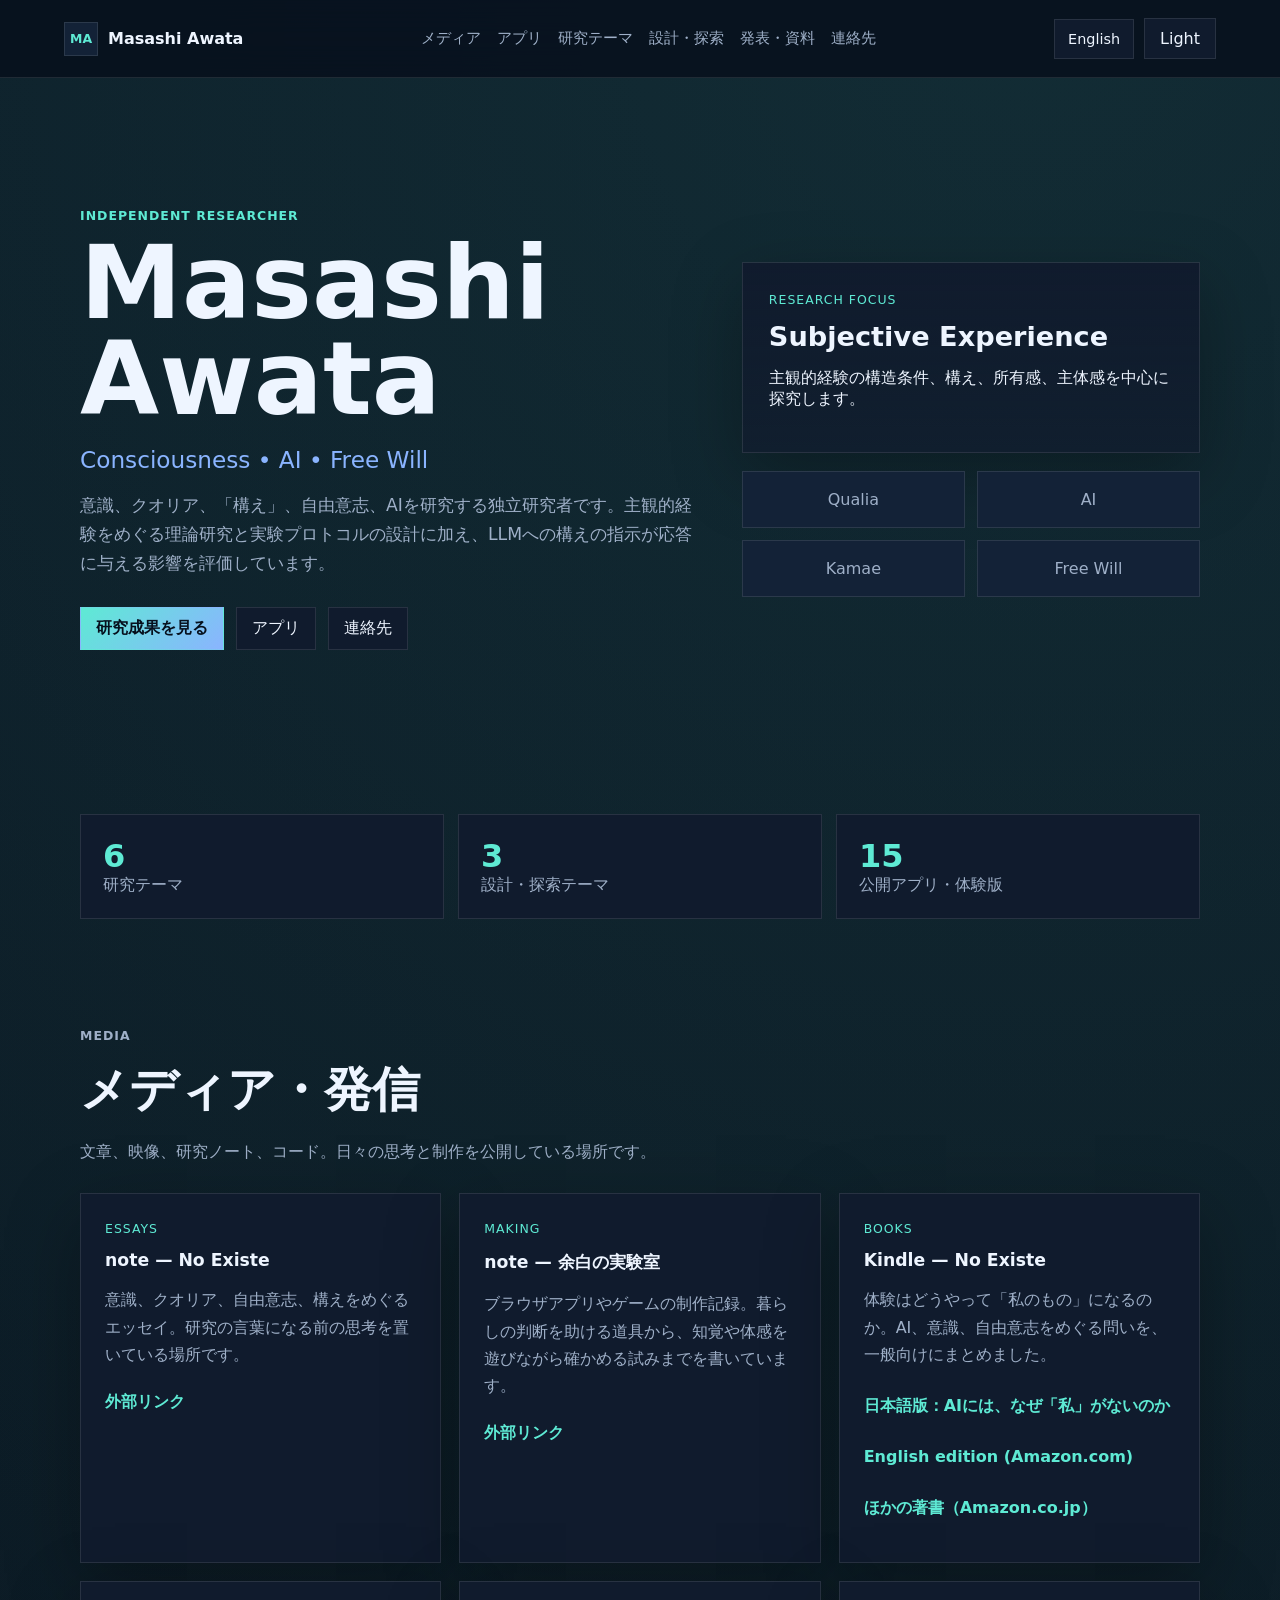
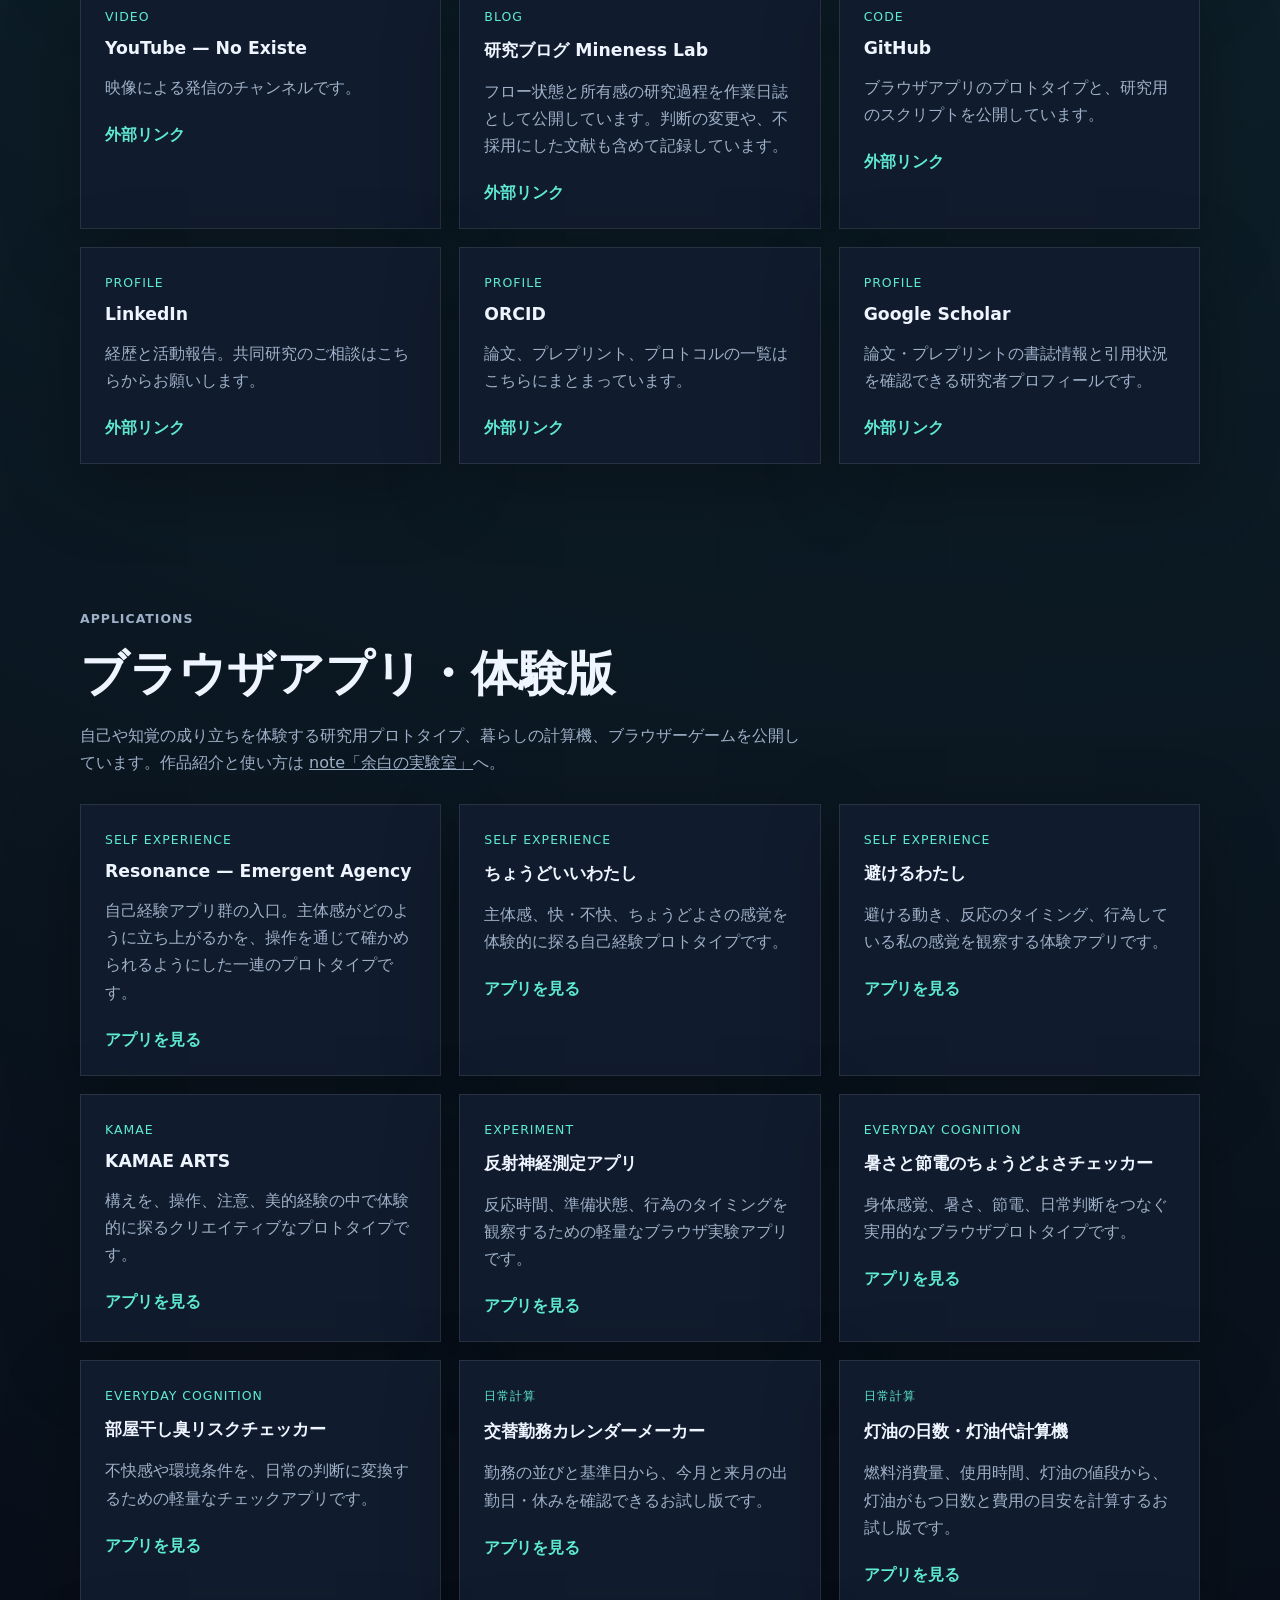
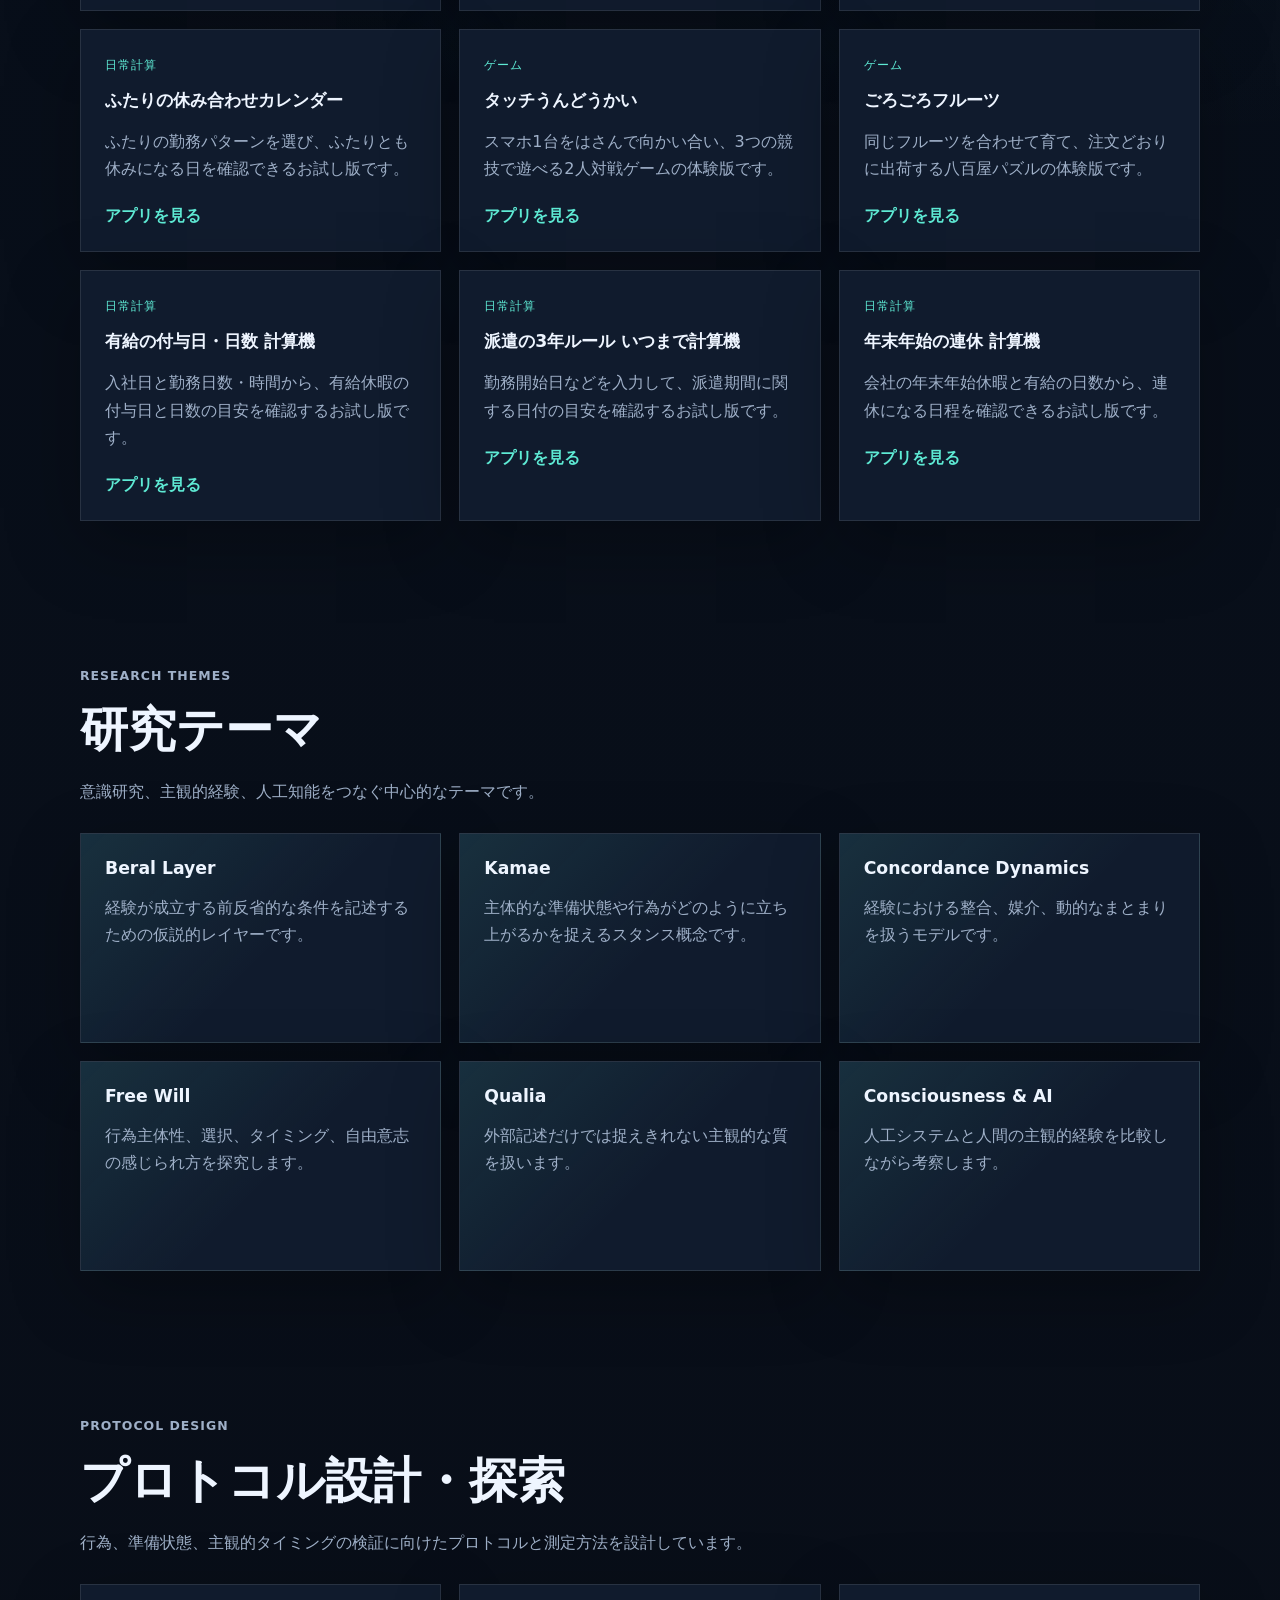
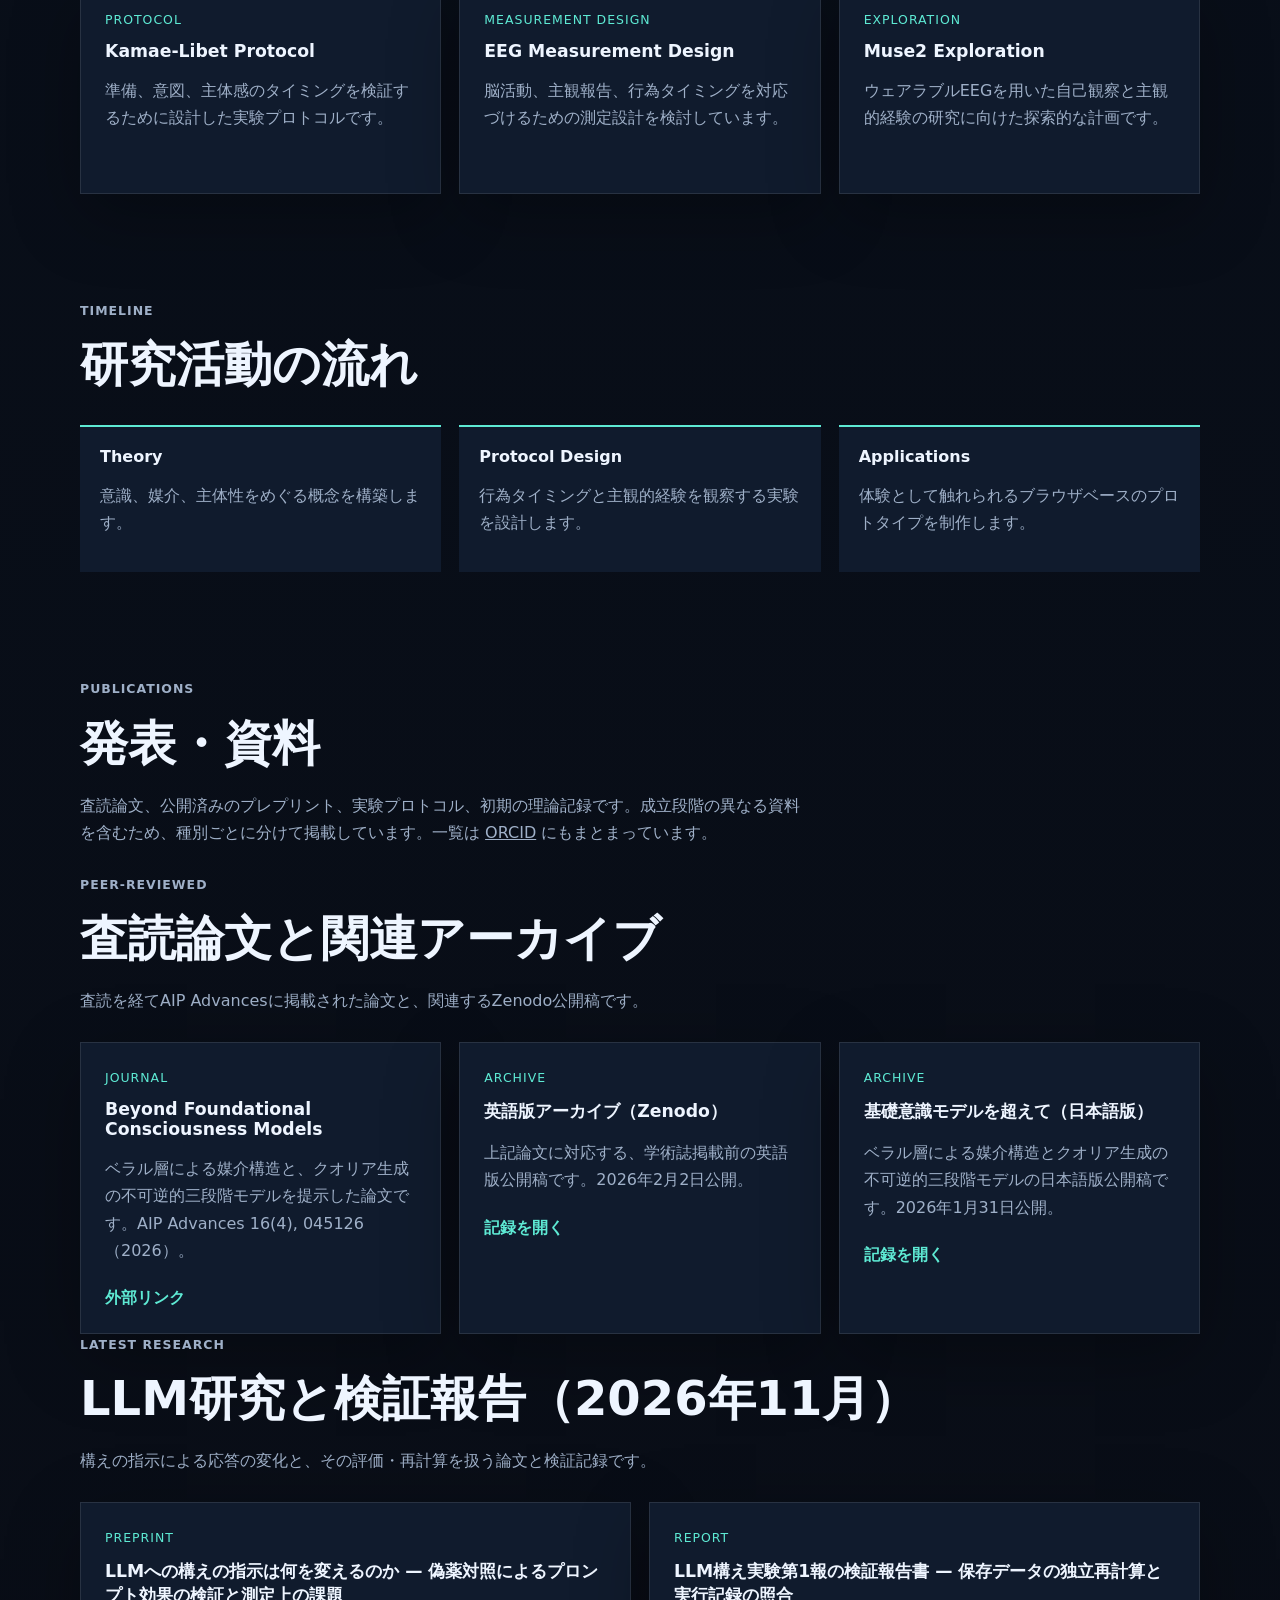
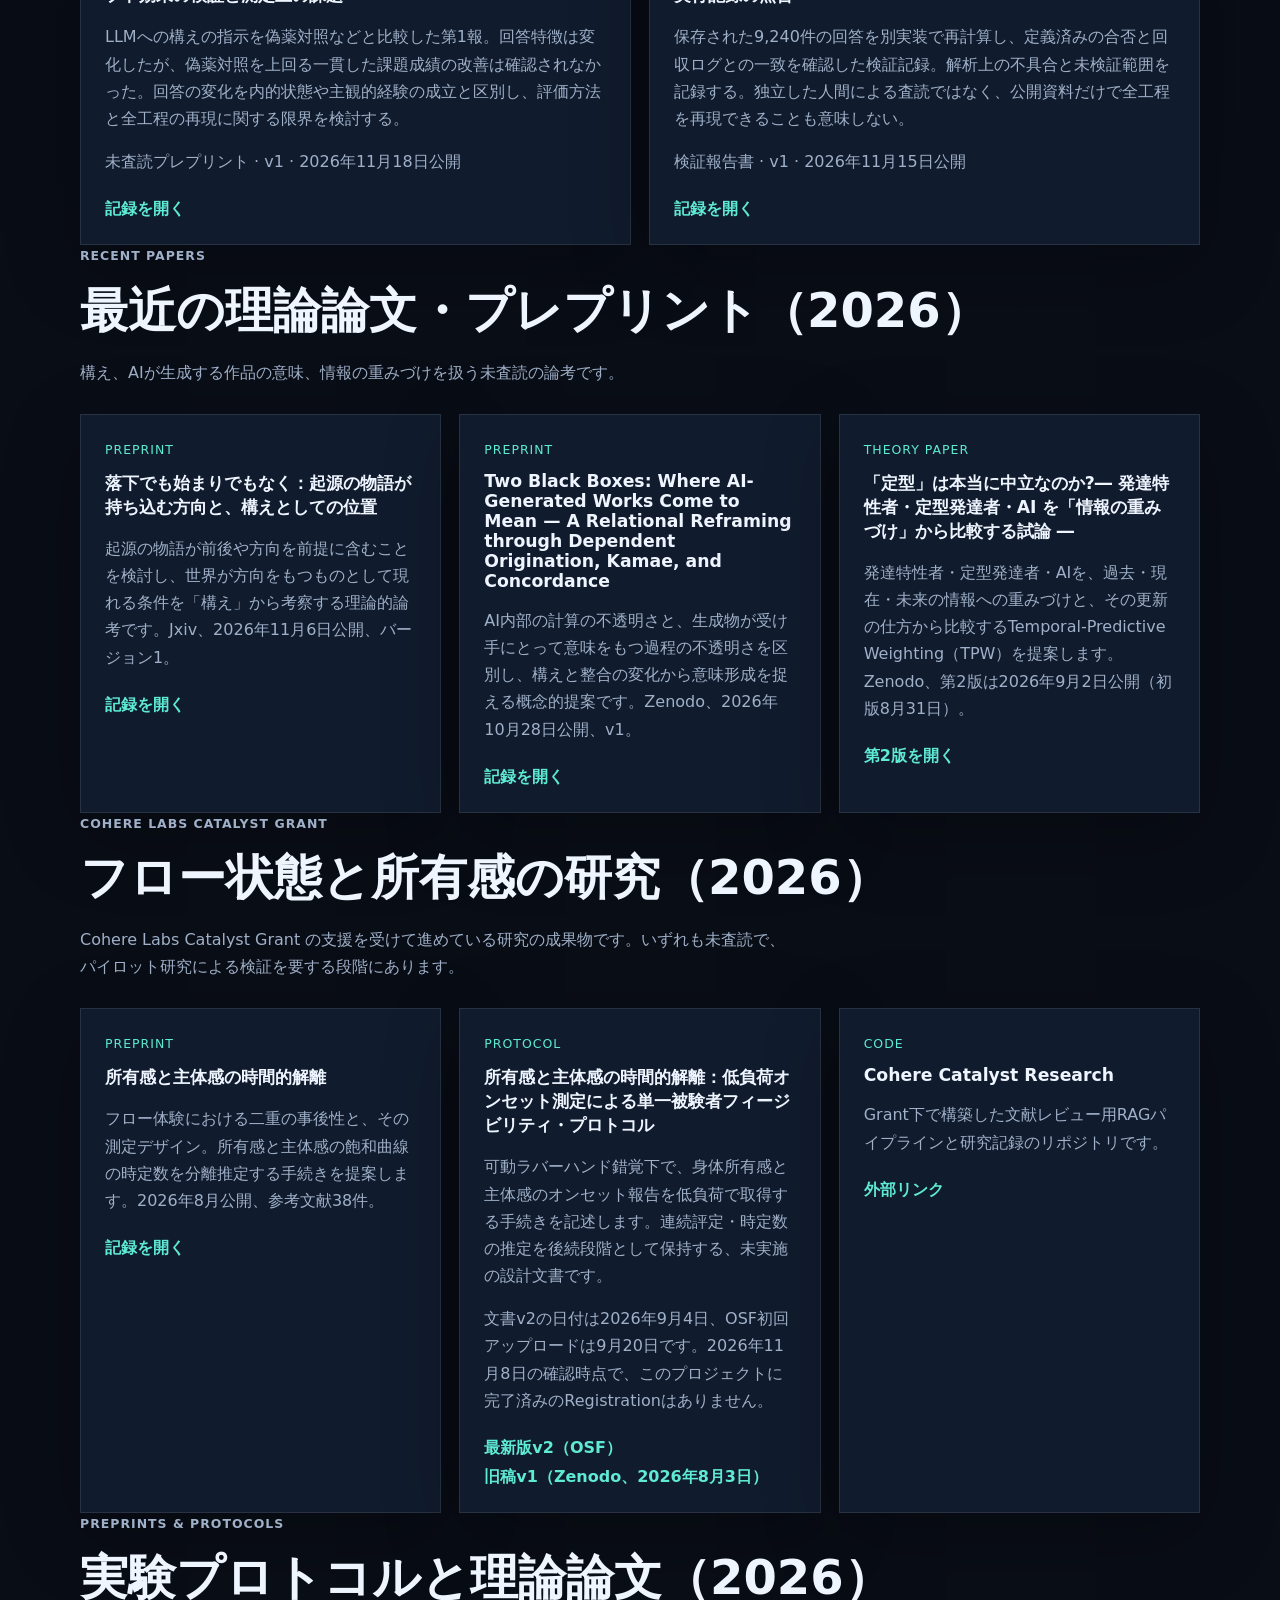
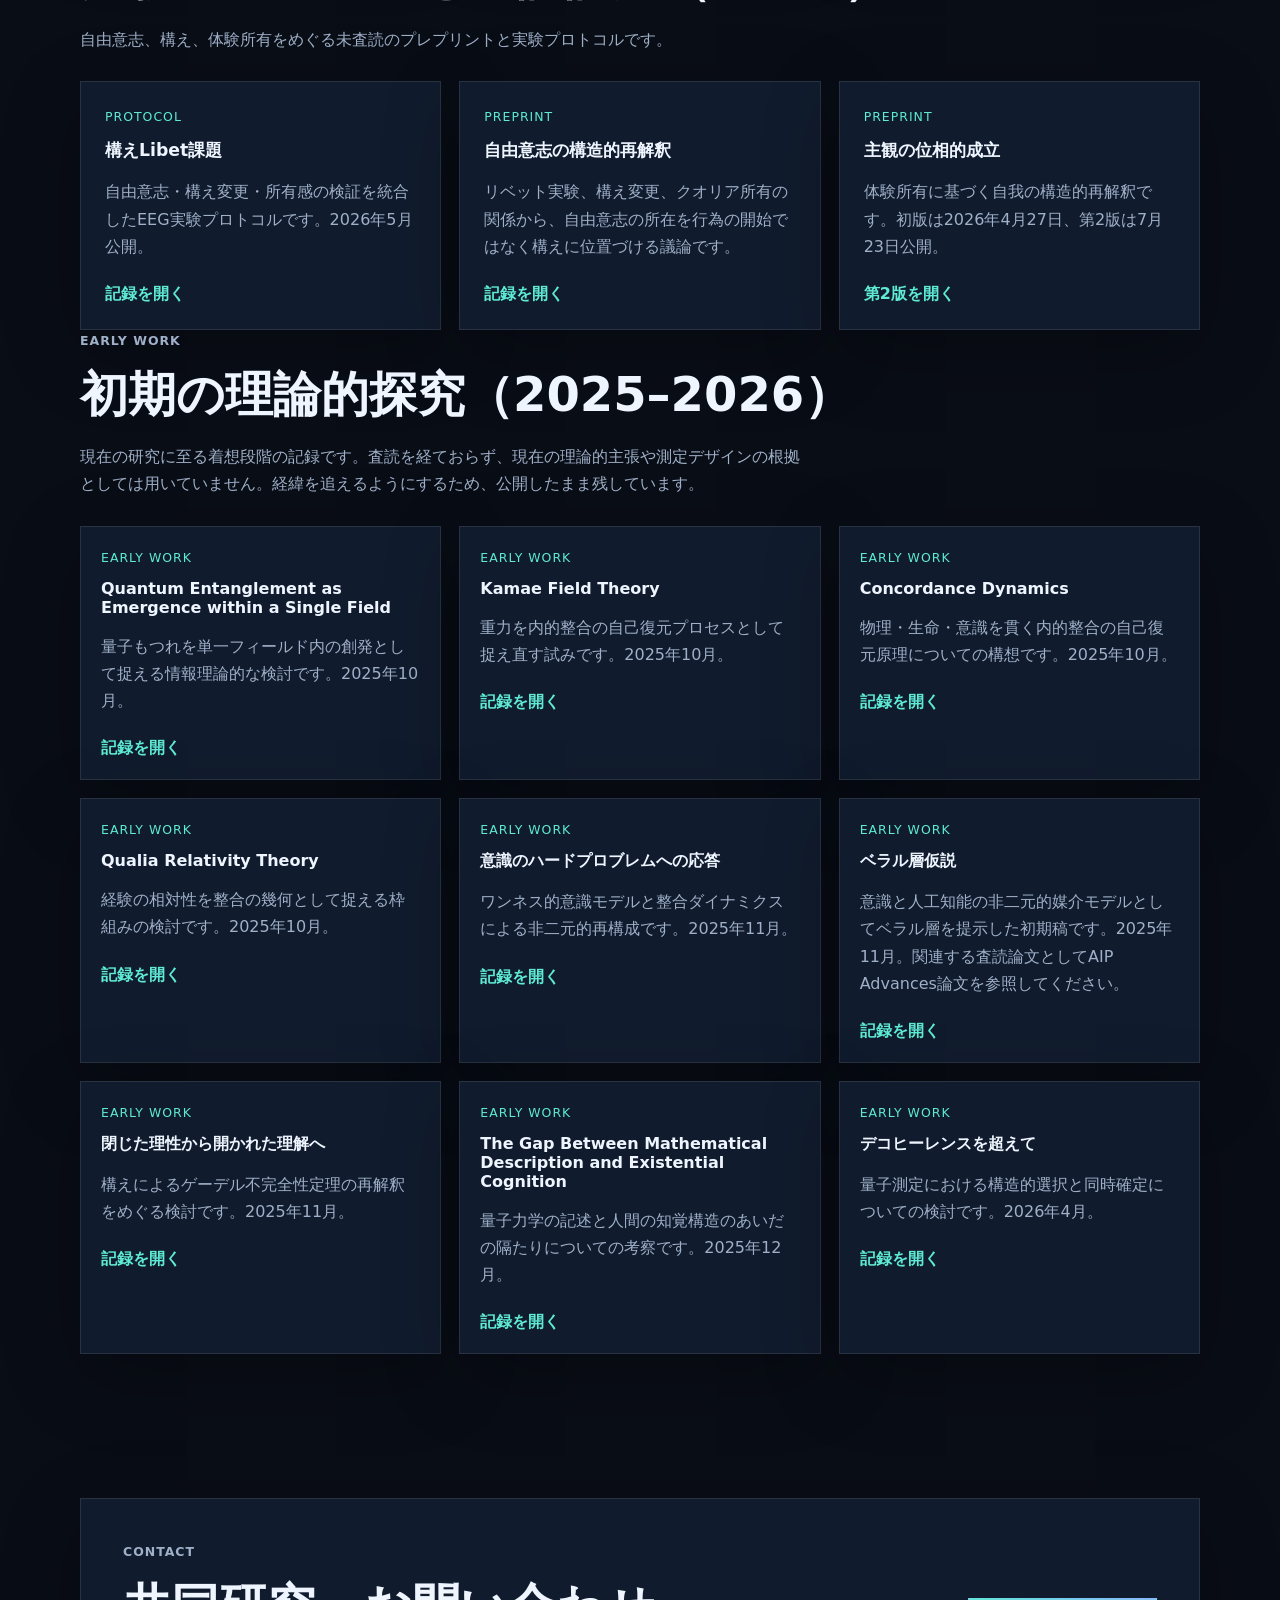
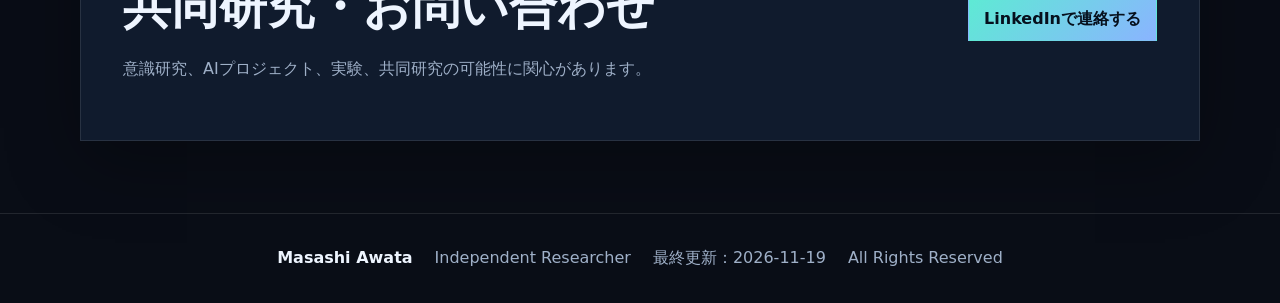
==== commit 012ba37c: "Link both Kindle editions from the bilingual portfolio" ====
--- a/ja.html
+++ b/ja.html
@@ -12,7 +12,7 @@
   <meta property="og:url" content="https://paz67416.github.io/research-portfolio/ja.html">
   <link rel="canonical" href="https://paz67416.github.io/research-portfolio/ja.html">
   <link rel="alternate" hreflang="en" href="index.html">
-  <link rel="stylesheet" href="styles.css">
+  <link rel="stylesheet" href="styles.css?v=20261119">
 </head>
 <body>
   <header class="site-header">
@@ -101,8 +101,10 @@
         <article class="card">
           <span class="card-tag">Books</span>
           <h3>Kindle — No Existe</h3>
-          <p>『AIには、なぜ「私」がないのか』ほか。研究で扱っている問いを、読み物の形にしたものです。Kindle Unlimited対応。</p>
-          <a href="https://www.amazon.co.jp/stores/author/B0G7CVFSM4" target="_blank" rel="noopener" aria-label="Amazon著者ページを開く">外部リンク</a>
+          <p>体験はどうやって「私のもの」になるのか。AI、意識、自由意志をめぐる問いを、一般向けにまとめました。</p>
+          <p><a href="https://www.amazon.co.jp/dp/B0HCJVKHVB" target="_blank" rel="noopener">日本語版：AIには、なぜ「私」がないのか</a></p>
+          <p><a href="https://www.amazon.com/dp/B0HGMQ6K5W" target="_blank" rel="noopener">English edition (Amazon.com)</a></p>
+          <p><a href="https://www.amazon.co.jp/stores/author/B0G7CVFSM4" target="_blank" rel="noopener">ほかの著書（Amazon.co.jp）</a></p>
         </article>
         <article class="card">
           <span class="card-tag">Video</span>
